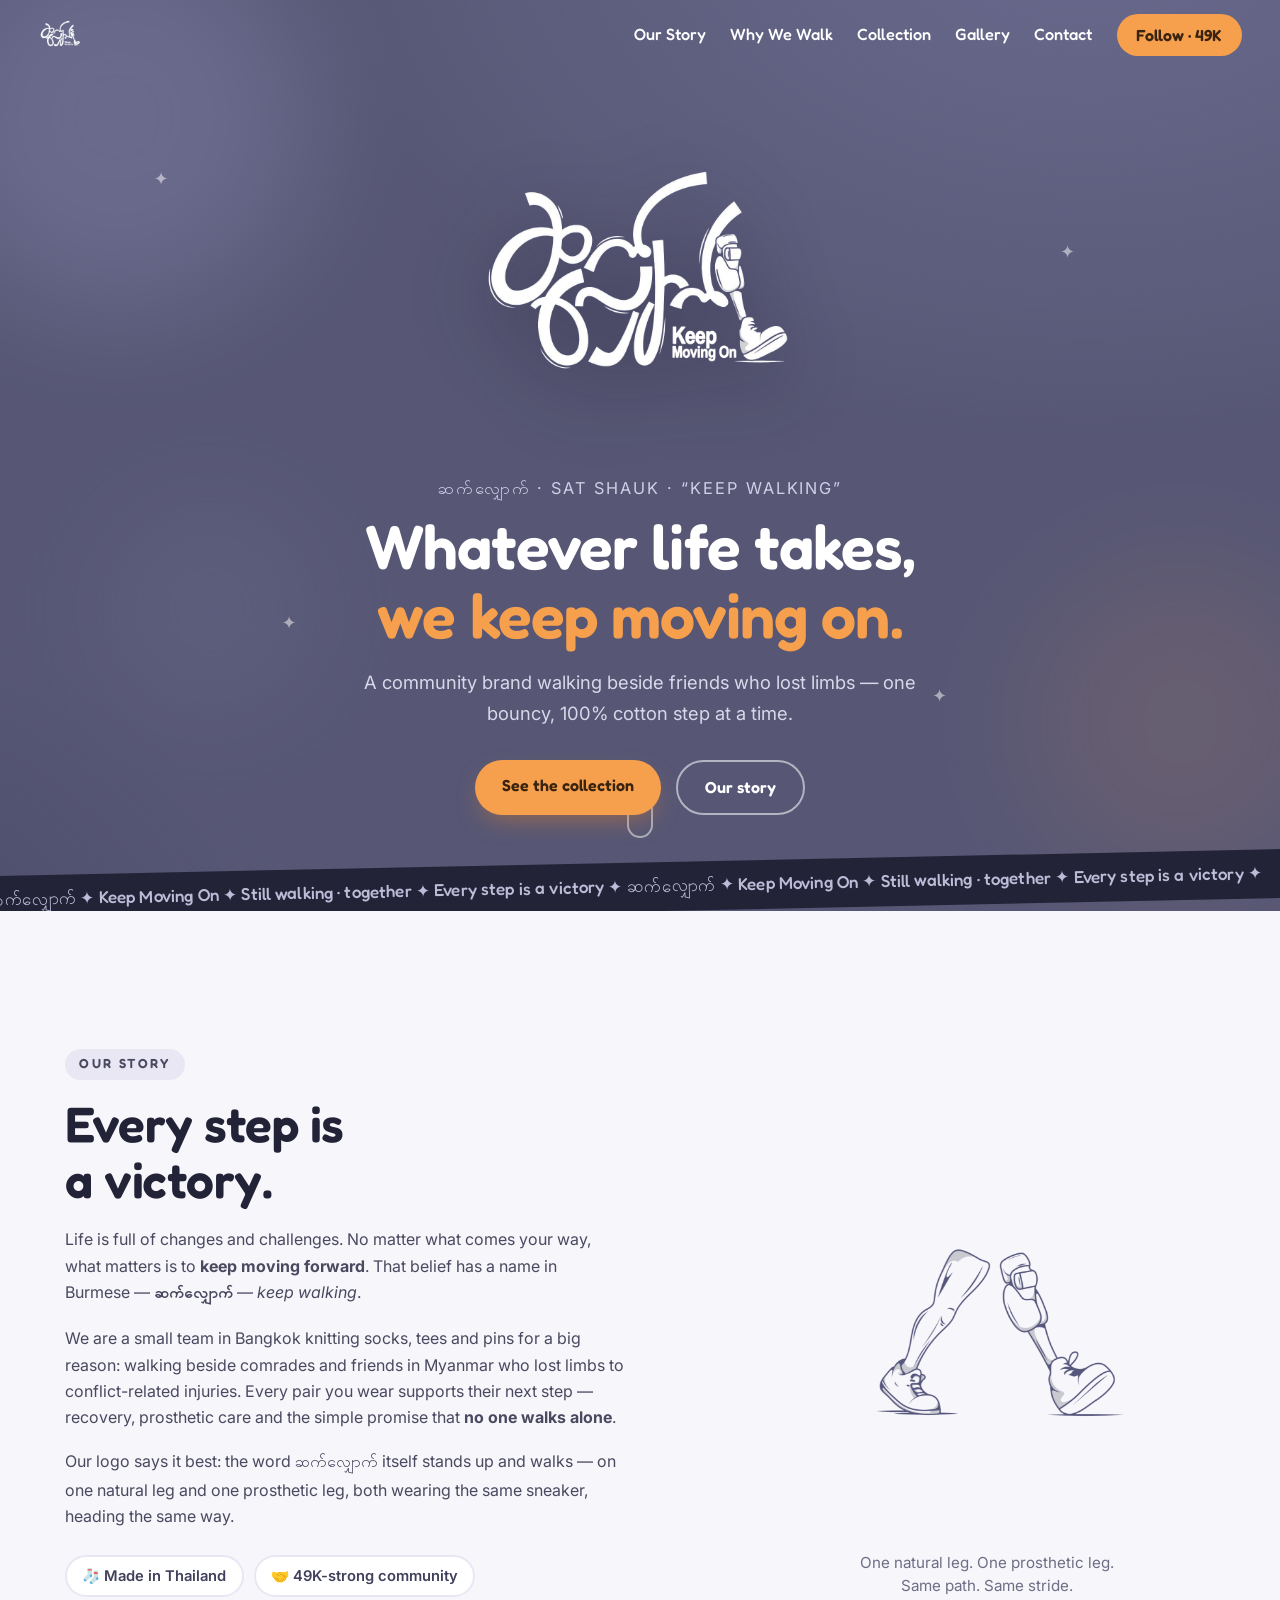
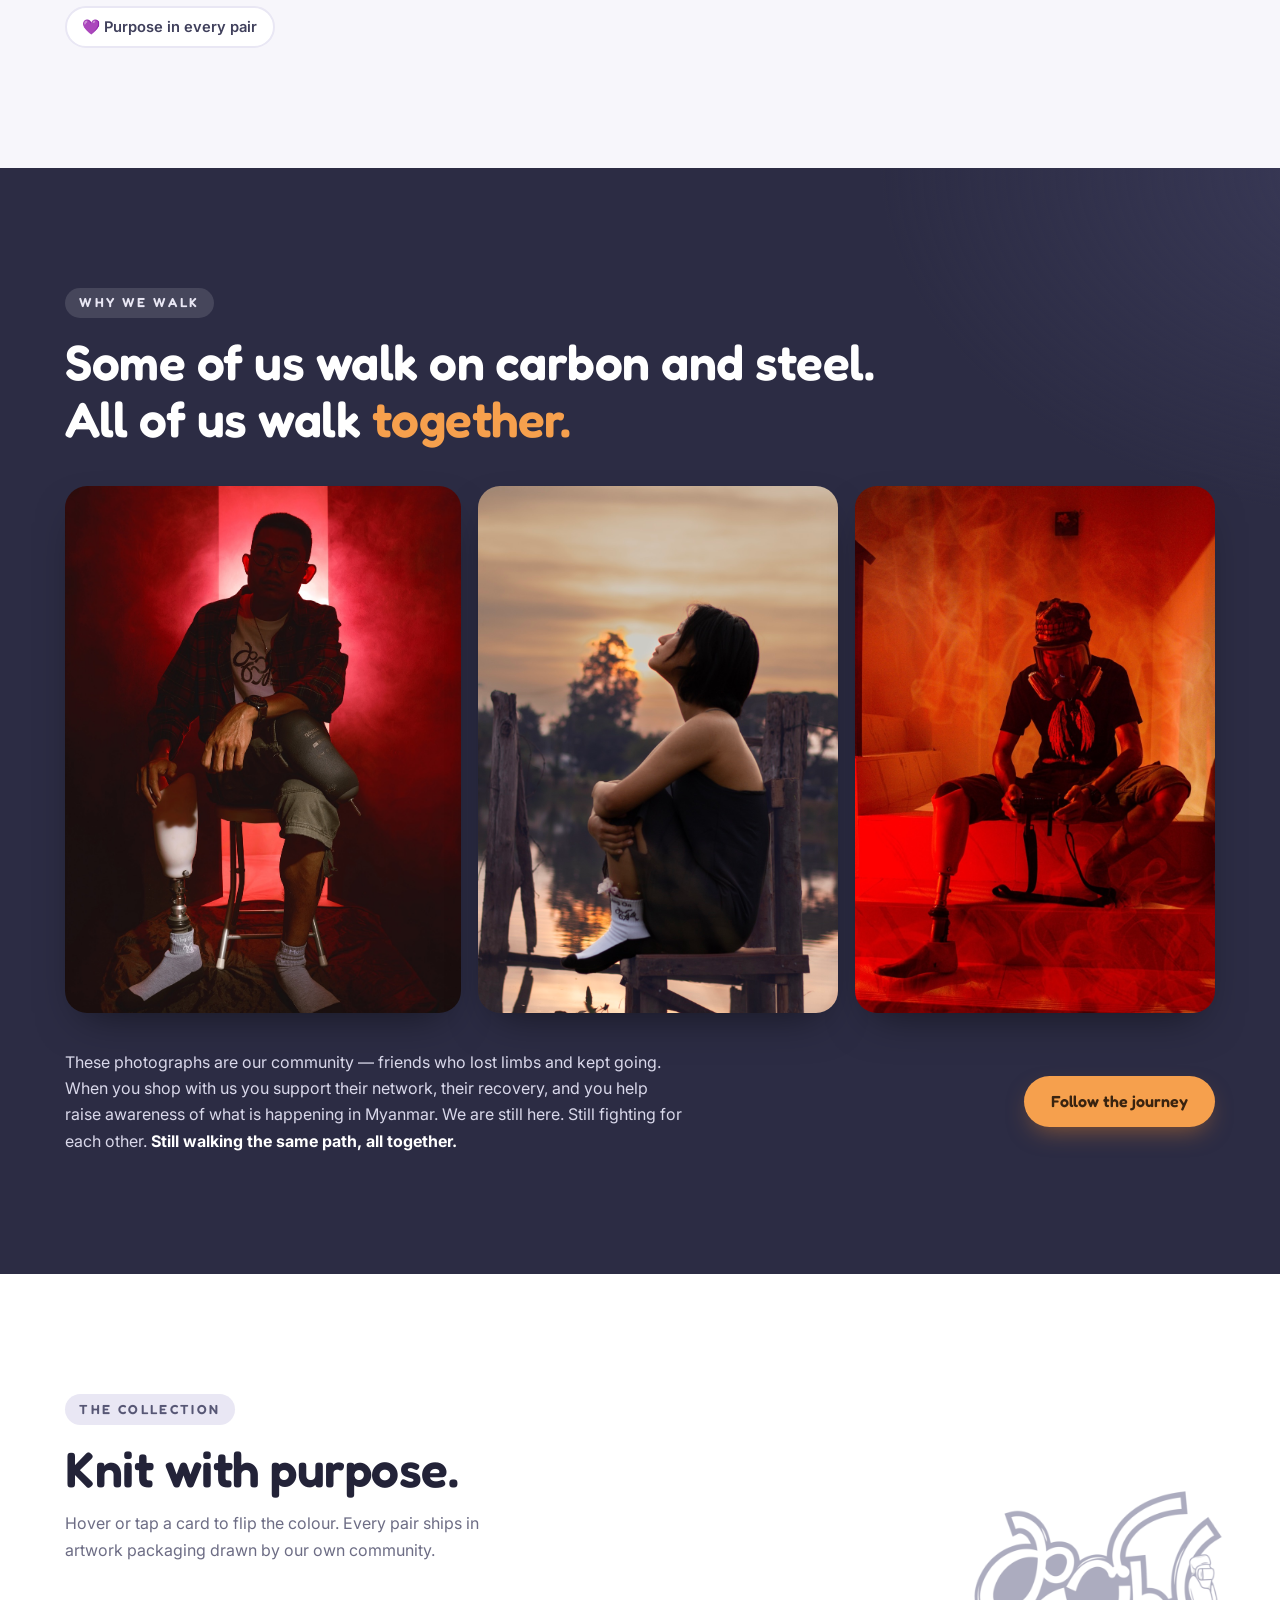
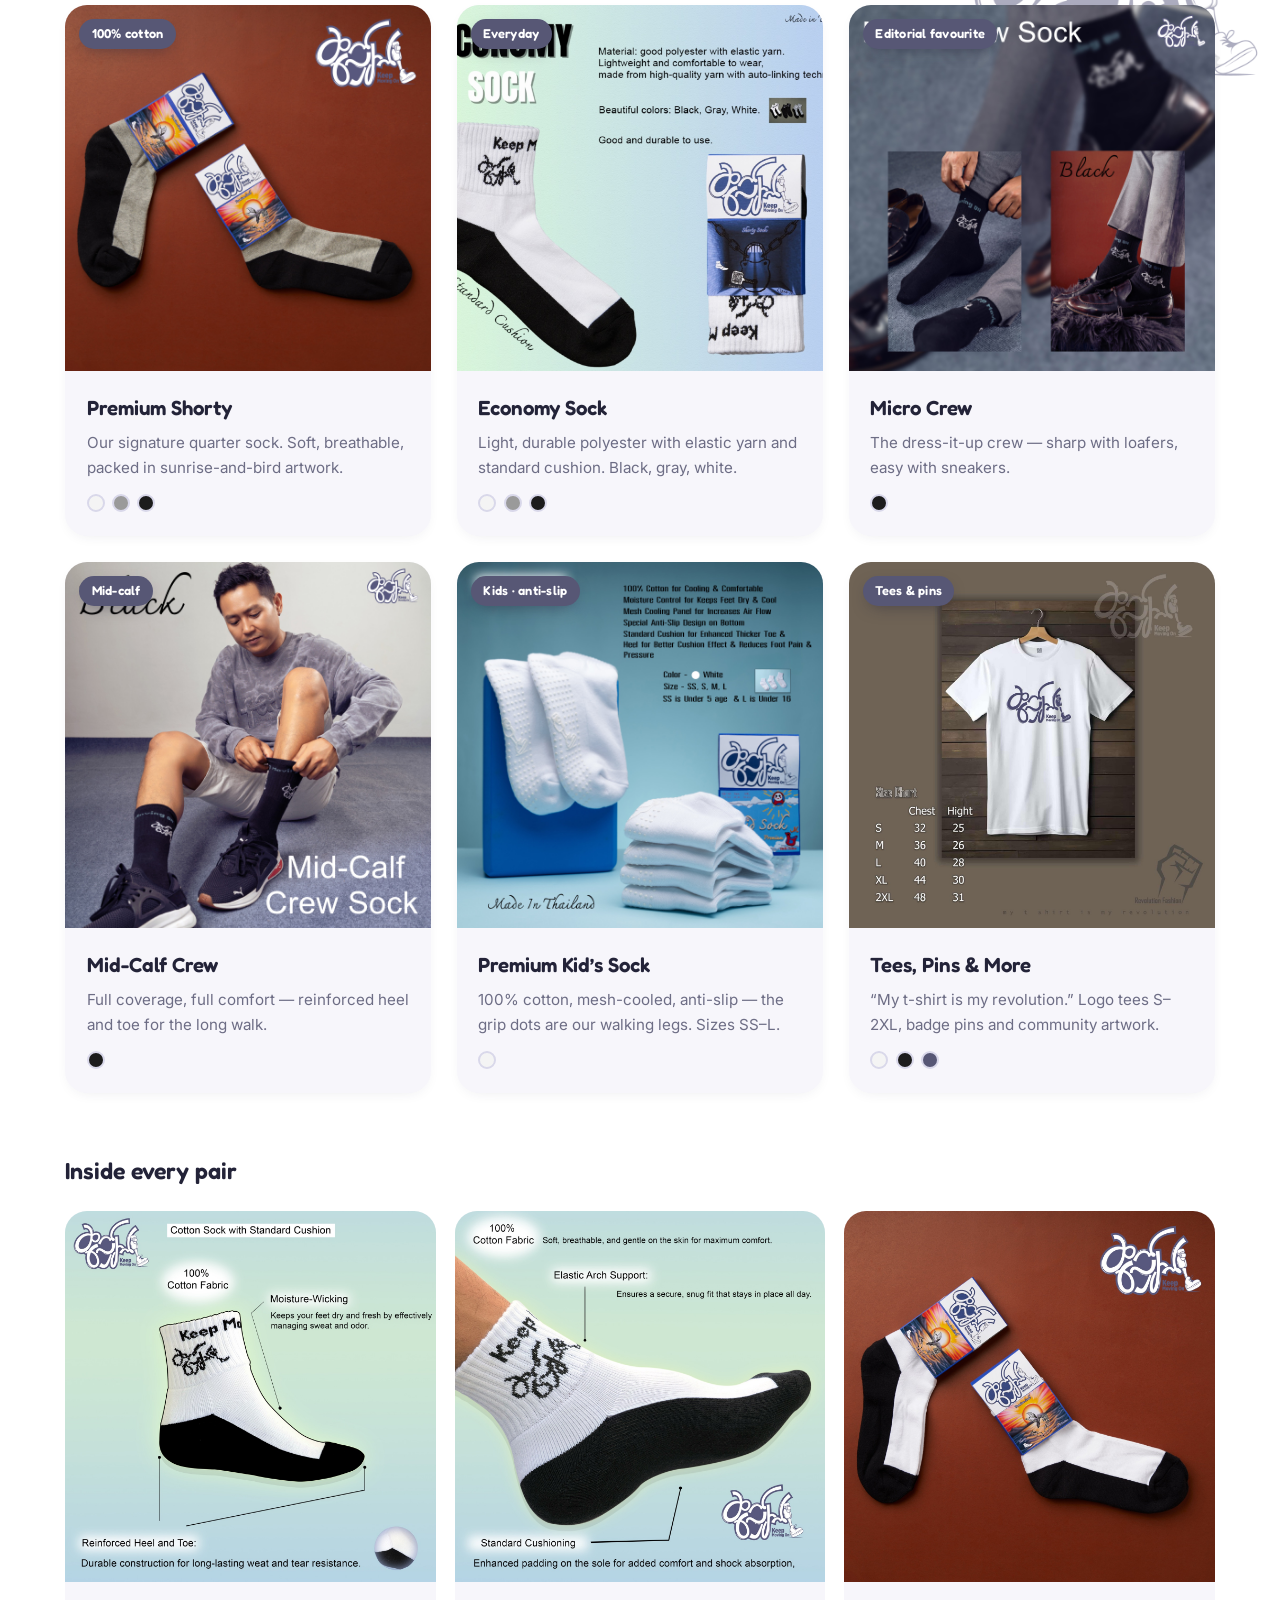
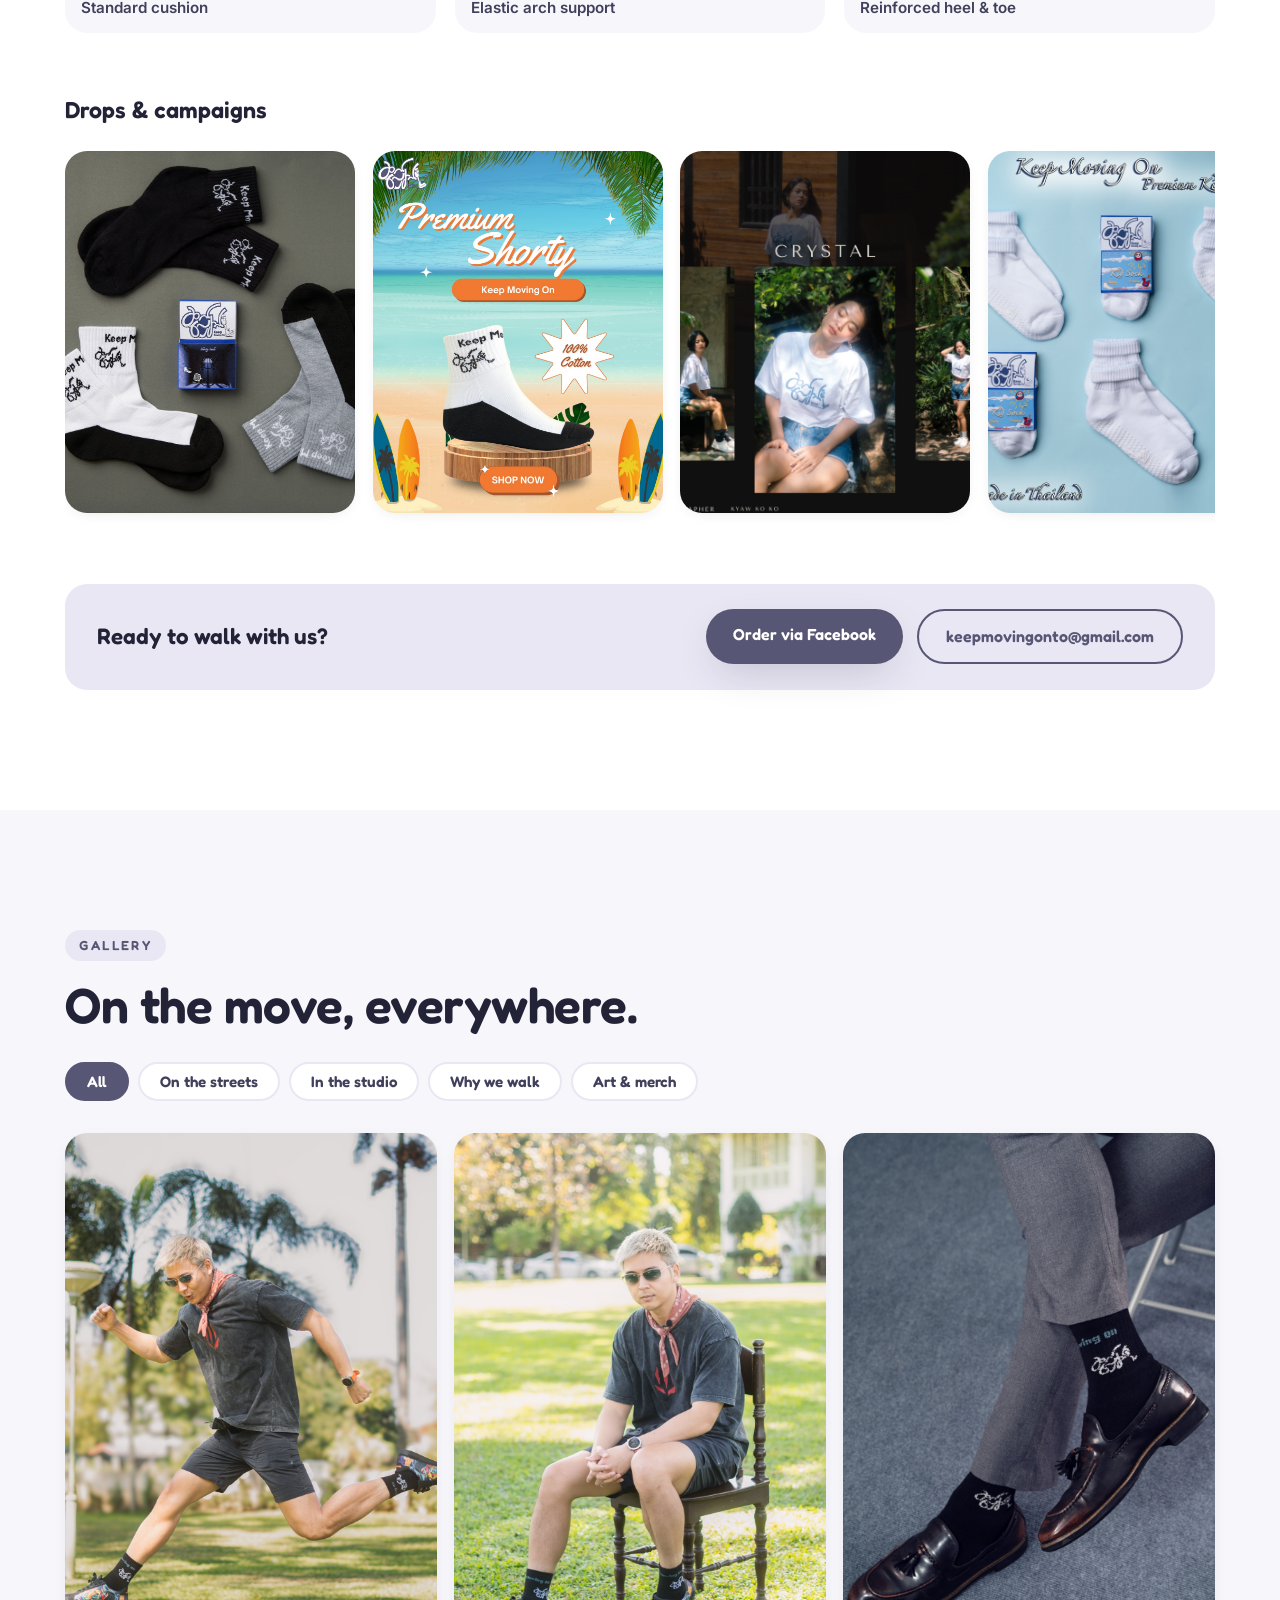
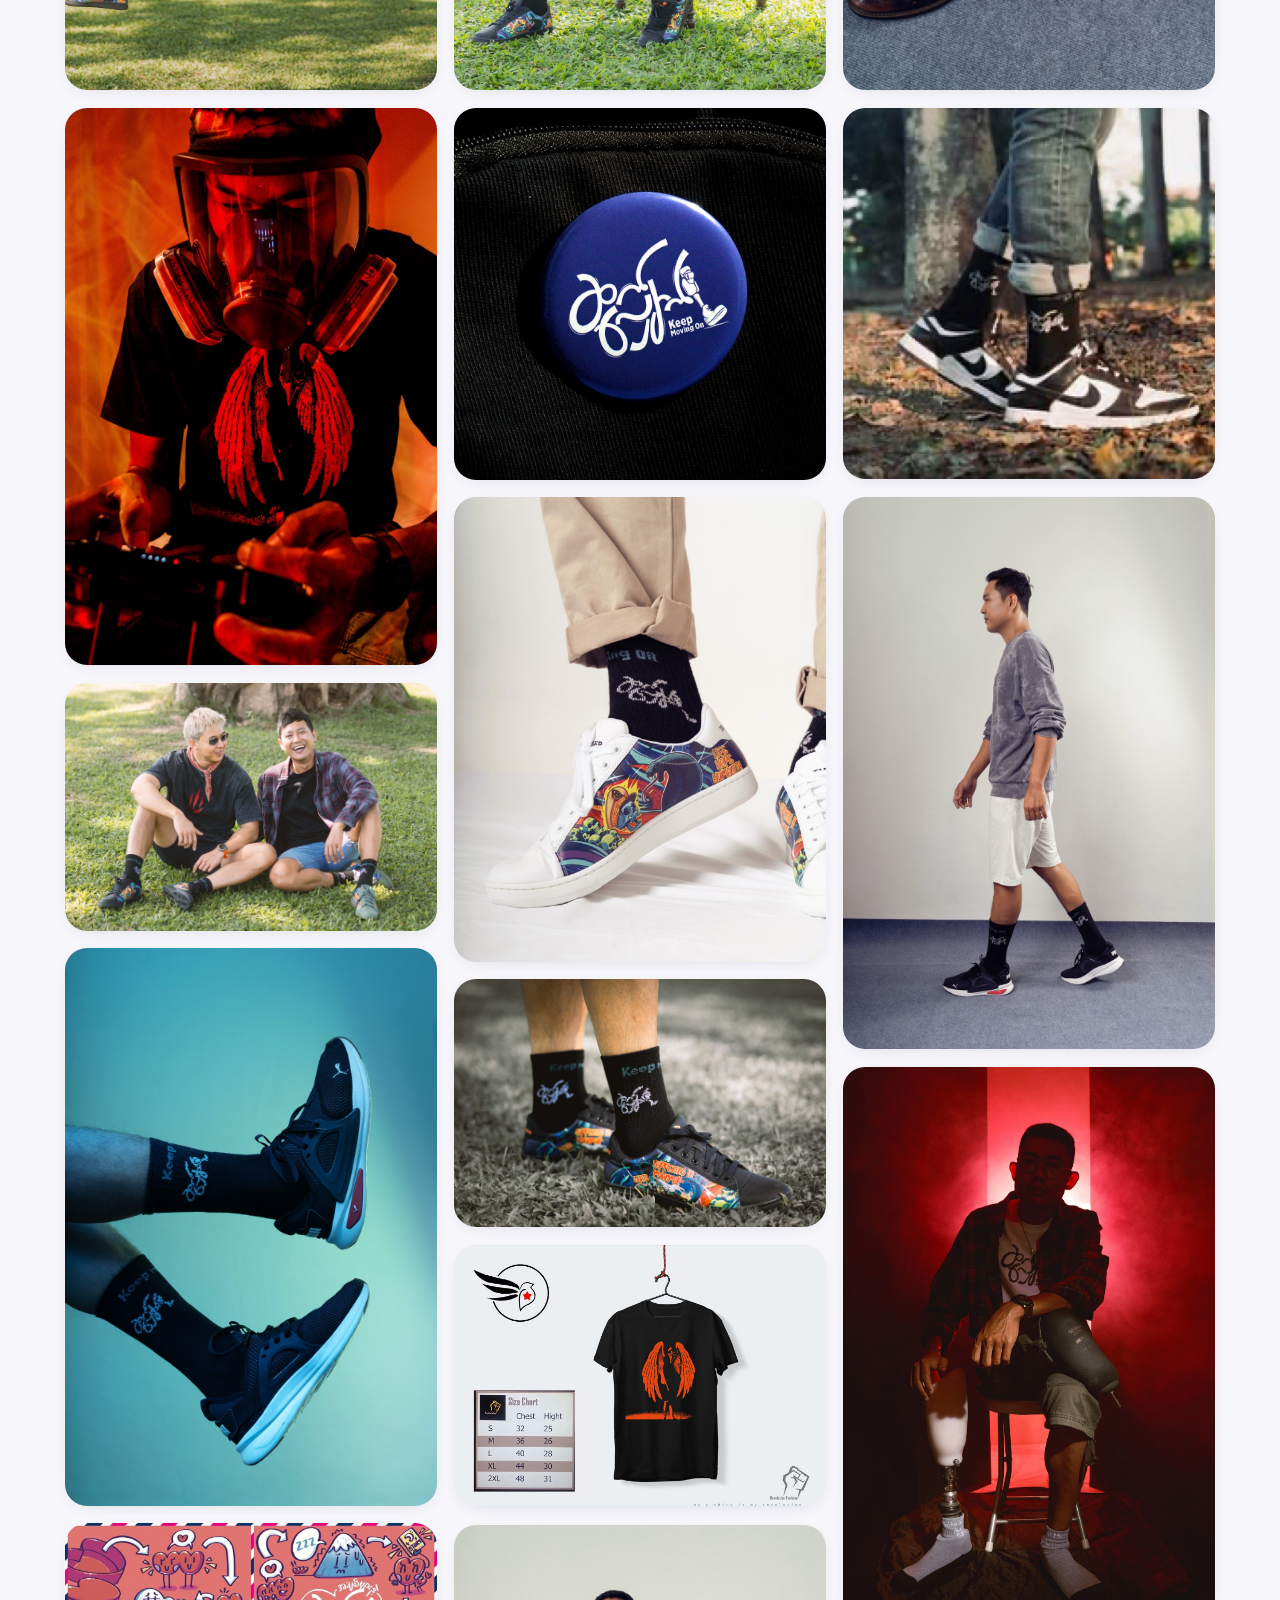
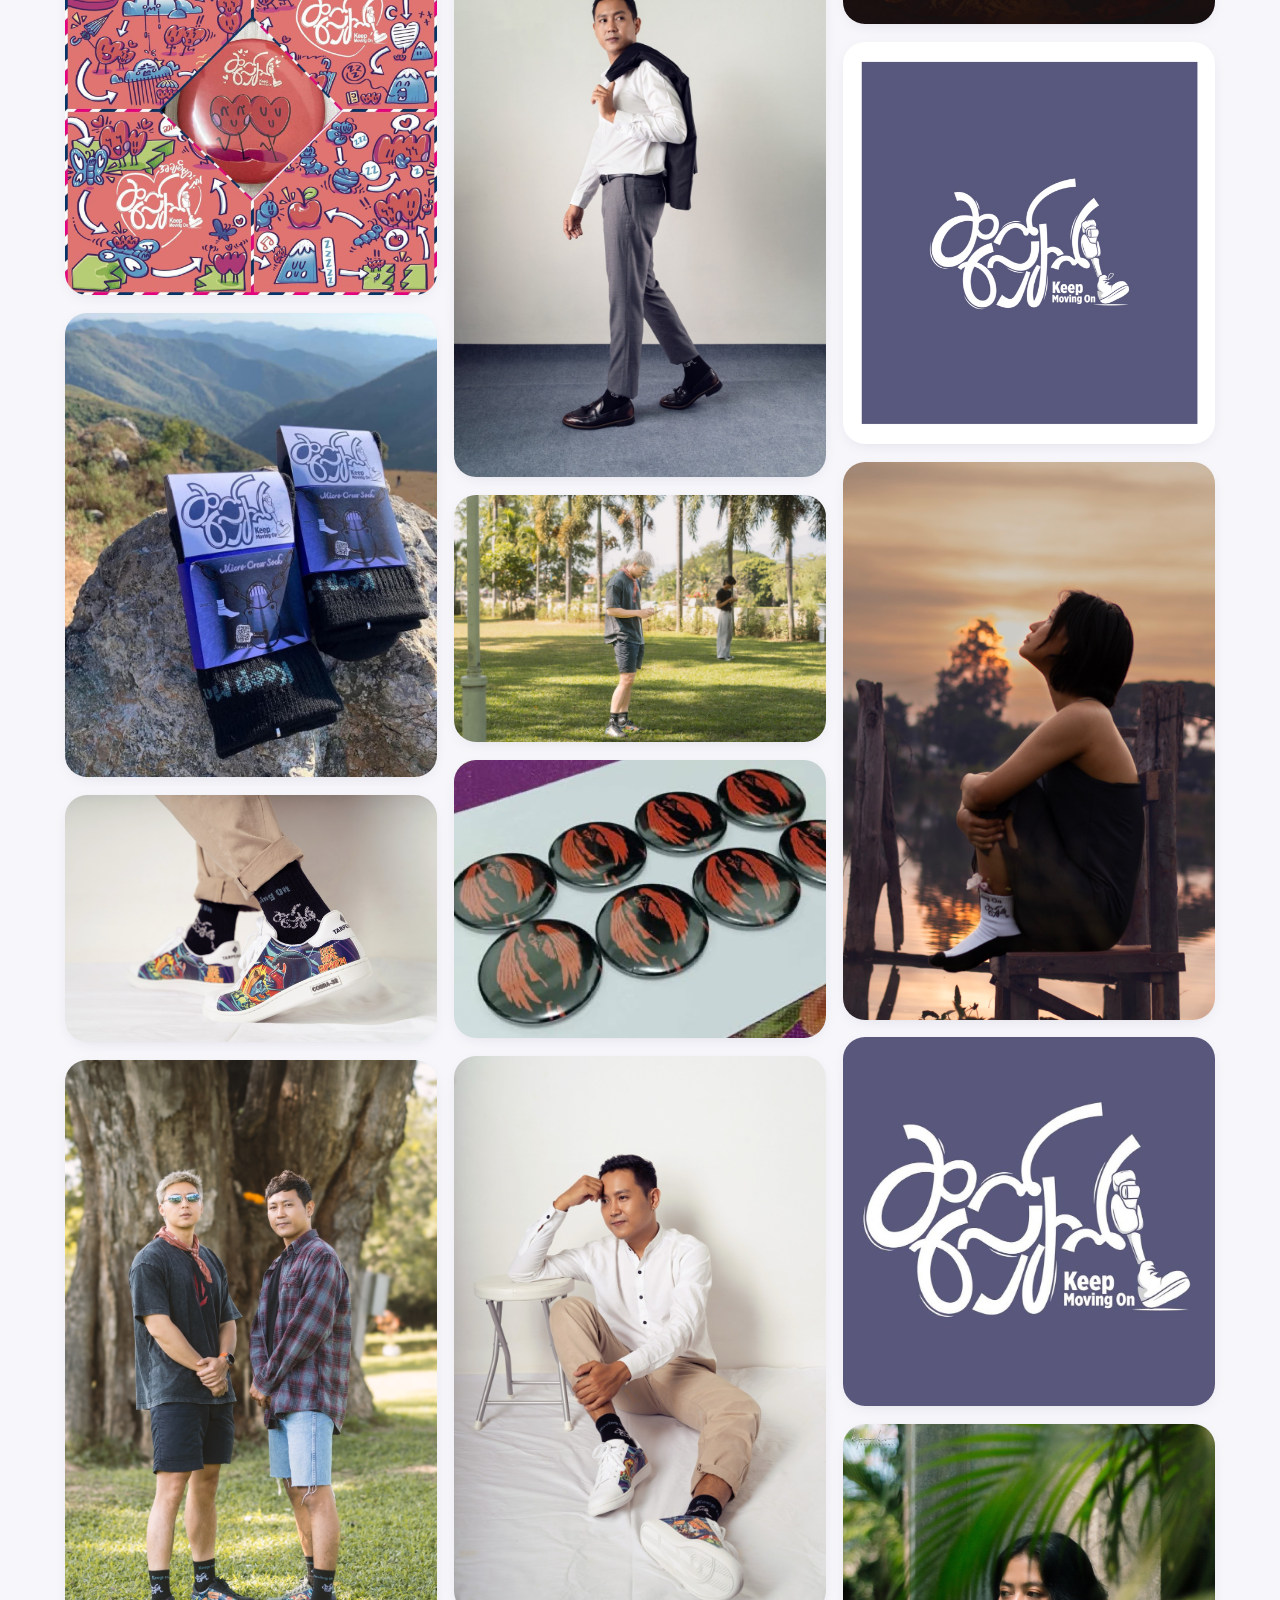
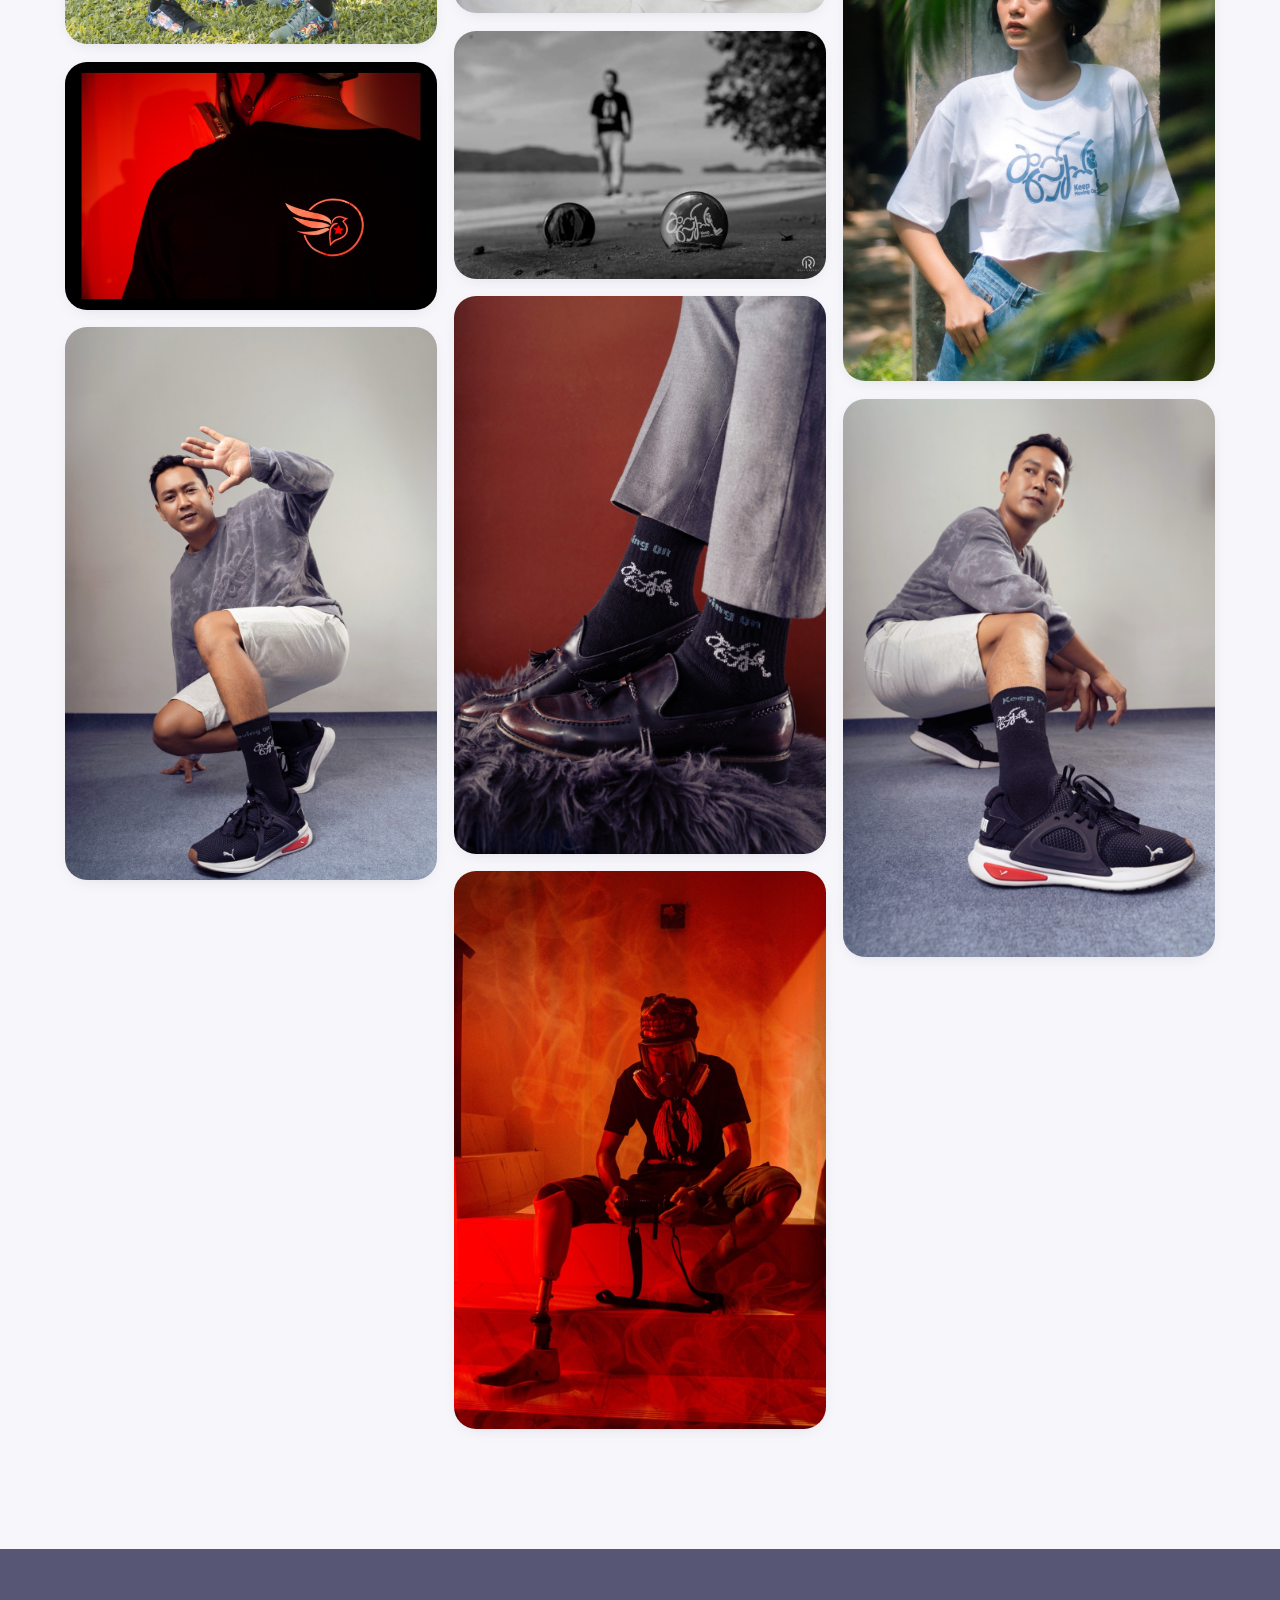
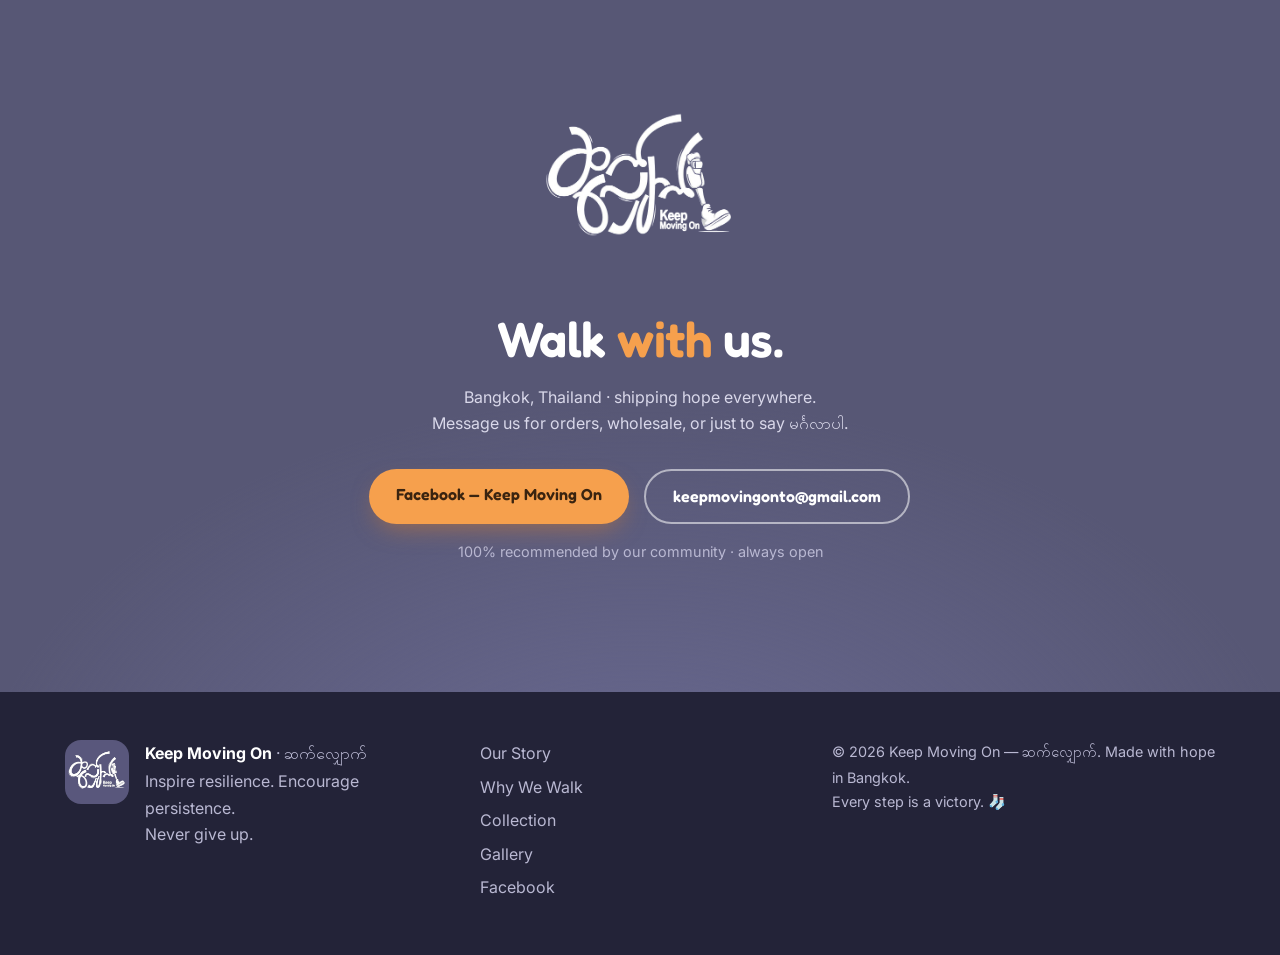
==== index.html @ d7c67947 "Keep Moving On — ဆက်လျှောက် portfolio & product showcase site Immersive single-page site: hero, stor" ====
<!DOCTYPE html>
<html lang="en">
<head>
  <meta charset="UTF-8">
  <meta name="viewport" content="width=device-width, initial-scale=1.0">
  <title>Keep Moving On — ဆက်လျှောက် | Socks & stories that keep walking</title>
  <meta name="description" content="Keep Moving On (ဆက်လျှောက်) is a community brand from Bangkok walking beside friends in Myanmar who lost limbs to conflict-related injuries. Every pair of socks helps the walk forward.">
  <meta name="theme-color" content="#575775">
  <link rel="icon" type="image/png" href="favicon.png">
  <link rel="apple-touch-icon" href="apple-touch-icon.png">
  <meta property="og:title" content="Keep Moving On — ဆက်လျှောက်">
  <meta property="og:description" content="Life is full of changes and challenges — keep moving forward. Socks knit with purpose, walking beside injured friends in Myanmar.">
  <meta property="og:image" content="og.jpg">
  <meta property="og:type" content="website">
  <link rel="preconnect" href="https://fonts.googleapis.com">
  <link rel="preconnect" href="https://fonts.gstatic.com" crossorigin>
  <link href="https://fonts.googleapis.com/css2?family=Fredoka:wght@400;500;600;700&family=Inter:wght@400;500;600&family=Padauk:wght@400;700&display=swap" rel="stylesheet">
  <link rel="stylesheet" href="css/style.css">
</head>
<body>

  <!-- ══════════ LOADER ══════════ -->
  <div class="loader" id="loader" aria-hidden="true">
    <img src="assets/logo/logo-white.png" alt="" class="loader-logo">
    <div class="loader-dots"><span></span><span></span><span></span></div>
  </div>

  <!-- ══════════ NAV ══════════ -->
  <header class="nav" id="nav">
    <a class="nav-brand" href="#top" aria-label="Keep Moving On — home">
      <img src="assets/logo/logo-white.png" alt="ဆက်လျှောက် — Keep Moving On logo">
    </a>
    <nav class="nav-links" aria-label="Main">
      <a href="#story">Our Story</a>
      <a href="#why">Why We Walk</a>
      <a href="#collection">Collection</a>
      <a href="#gallery">Gallery</a>
      <a href="#contact">Contact</a>
    </nav>
    <a class="nav-cta" href="https://www.facebook.com/profile.php?id=61565609355196" target="_blank" rel="noopener">Follow&nbsp;· 49K</a>
    <button class="burger" id="burger" aria-label="Open menu" aria-expanded="false" aria-controls="mobileMenu">
      <span></span><span></span>
    </button>
  </header>

  <div class="mobile-menu" id="mobileMenu" aria-hidden="true">
    <nav aria-label="Mobile">
      <a href="#story" style="--i:0">Our Story</a>
      <a href="#why" style="--i:1">Why We Walk</a>
      <a href="#collection" style="--i:2">Collection</a>
      <a href="#gallery" style="--i:3">Gallery</a>
      <a href="#contact" style="--i:4">Contact</a>
      <a class="mm-fb" style="--i:5" href="https://www.facebook.com/profile.php?id=61565609355196" target="_blank" rel="noopener">Facebook · 49K followers</a>
    </nav>
  </div>

  <main id="top">

    <!-- ══════════ HERO ══════════ -->
    <section class="hero">
      <div class="hero-bg" aria-hidden="true">
        <span class="blob b1"></span><span class="blob b2"></span><span class="blob b3"></span>
        <span class="spark s1">✦</span><span class="spark s2">✦</span><span class="spark s3">✦</span><span class="spark s4">✦</span>
      </div>
      <div class="hero-inner">
        <img class="hero-logo float" src="assets/logo/logo-white.png" fetchpriority="high"
             alt="ဆက်လျှောက် calligraphy — the last stroke becomes a prosthetic leg wearing a sneaker, mid-step">
        <p class="hero-kicker"><span lang="my">ဆက်လျှောက်</span> · sat shauk · “keep walking”</p>
        <h1>Whatever life takes,<br><em>we keep moving on.</em></h1>
        <p class="hero-sub">A community brand walking beside friends who lost limbs — one bouncy,
          100% cotton step at a time.</p>
        <div class="hero-cta">
          <a class="btn btn-sun" href="#collection">See the collection</a>
          <a class="btn btn-ghost" href="#story">Our story</a>
        </div>
      </div>
      <div class="scroll-cue" aria-hidden="true"><span></span></div>
      <div class="marquee" aria-hidden="true">
        <div class="marquee-track">
          <span>ဆက်လျှောက် ✦ Keep Moving On ✦ Still walking · together ✦ Every step is a victory ✦&nbsp;</span>
          <span>ဆက်လျှောက် ✦ Keep Moving On ✦ Still walking · together ✦ Every step is a victory ✦&nbsp;</span>
        </div>
      </div>
    </section>

    <!-- ══════════ STORY ══════════ -->
    <section class="story" id="story">
      <div class="wrap story-grid">
        <div class="story-text">
          <p class="eyebrow reveal">Our story</p>
          <h2 class="reveal">Every step is<br>a <span class="squiggle">victory.</span></h2>
          <p class="reveal">Life is full of changes and challenges. No matter what comes your way,
            what matters is to <strong>keep moving forward</strong>. That belief has a name in Burmese —
            <strong lang="my">ဆက်လျှောက်</strong> — <em>keep walking</em>.</p>
          <p class="reveal">We are a small team in Bangkok knitting socks, tees and pins for a big reason:
            walking beside comrades and friends in Myanmar who lost limbs to conflict-related injuries.
            Every pair you wear supports their next step — recovery, prosthetic care and the simple
            promise that <strong>no one walks alone</strong>.</p>
          <p class="reveal">Our logo says it best: the word <span lang="my">ဆက်လျှောက်</span> itself stands up
            and walks — on one natural leg and one prosthetic leg, both wearing the same sneaker,
            heading the same way.</p>
          <ul class="chips reveal">
            <li>🧦 Made in Thailand</li>
            <li>🤝 49K-strong community</li>
            <li>💜 Purpose in every pair</li>
          </ul>
        </div>
        <figure class="story-art reveal" aria-hidden="false">
          <img class="legs" src="assets/logo/logo-legs.png"
               alt="Line drawing of two legs mid-stride — one natural, one prosthetic — both wearing sneakers.">
          <figcaption>One natural leg. One prosthetic leg.<br>Same path. Same stride.</figcaption>
        </figure>
      </div>
    </section>

    <!-- ══════════ WHY WE WALK ══════════ -->
    <section class="why" id="why">
      <div class="wrap">
        <p class="eyebrow light reveal">Why we walk</p>
        <h2 class="light reveal">Some of us walk on carbon and steel.<br>All of us walk <em>together.</em></h2>
        <div class="why-grid">
          <figure class="why-card tall reveal" data-lb data-cap="Our friend and model — wearing Keep Moving On socks on both feet, one of them on a prosthetic leg.">
            <img src="assets/moments/red-portrait.jpg" loading="lazy"
                 alt="Portrait of a man seated in dramatic red light, one leg prosthetic, both feet wearing Keep Moving On socks.">
          </figure>
          <figure class="why-card reveal" data-lb data-cap="Sunrise on the water — the quiet after every hard day. Keep walking toward it.">
            <img src="assets/moments/sunset-lake.jpg" loading="lazy"
                 alt="Woman in Keep Moving On socks sitting on a wooden chair above still water at golden hour, looking up at the sky.">
          </figure>
          <figure class="why-card reveal" data-lb data-cap="Rebuilt, not broken — every step forward counts.">
            <img src="assets/moments/red-steps.jpg" loading="lazy"
                 alt="A man with a prosthetic leg sitting on steps in red-lit smoke, calmly holding a camera rig.">
          </figure>
        </div>
        <div class="why-copy reveal">
          <p>These photographs are our community — friends who lost limbs and kept going.
            When you shop with us you support their network, their recovery, and you help
            raise awareness of what is happening in Myanmar. We are still here.
            Still fighting for each other. <strong>Still walking the same path, all together.</strong></p>
          <a class="btn btn-sun" href="https://www.facebook.com/profile.php?id=61565609355196" target="_blank" rel="noopener">Follow the journey</a>
        </div>
      </div>
    </section>

    <!-- ══════════ COLLECTION ══════════ -->
    <section class="collection" id="collection">
      <img class="collection-watermark" src="assets/logo/logo-outline.png" alt="" aria-hidden="true">
      <div class="wrap">
        <p class="eyebrow reveal">The collection</p>
        <h2 class="reveal">Knit with <span class="squiggle">purpose.</span></h2>
        <p class="section-sub reveal">Hover or tap a card to flip the colour. Every pair ships in artwork
          packaging drawn by our own community.</p>

        <div class="cards">
          <article class="card reveal">
            <div class="card-media swapper">
              <img class="a" src="assets/products/shorty-white.jpg" alt="Premium Shorty sock in white and black, boxed in sunrise artwork packaging.">
              <img class="b" src="assets/products/shorty-black.jpg" alt="Premium Shorty sock in black, boxed in sunrise artwork packaging." loading="lazy">
              <span class="badge">100% cotton</span>
            </div>
            <div class="card-body">
              <h3>Premium Shorty</h3>
              <p>Our signature quarter sock. Soft, breathable, packed in sunrise-and-bird artwork.</p>
              <ul class="dots" aria-label="Colours"><li style="--c:#f4f4f4"></li><li style="--c:#9a9a9a"></li><li style="--c:#1c1c1c"></li></ul>
            </div>
          </article>

          <article class="card reveal">
            <div class="card-media swapper">
              <img class="a" src="assets/products/economy-white.jpg" alt="Economy sock in white with black heel and toe, Keep Moving On knit into the cuff.">
              <img class="b" src="assets/products/economy-gray.jpg" alt="Economy sock in gray with black heel and toe." loading="lazy">
              <span class="badge">Everyday</span>
            </div>
            <div class="card-body">
              <h3>Economy Sock</h3>
              <p>Light, durable polyester with elastic yarn and standard cushion. Black, gray, white.</p>
              <ul class="dots" aria-label="Colours"><li style="--c:#f4f4f4"></li><li style="--c:#9a9a9a"></li><li style="--c:#1c1c1c"></li></ul>
            </div>
          </article>

          <article class="card reveal">
            <div class="card-media swapper">
              <img class="a" src="assets/products/micro-crew.jpg" alt="Micro Crew sock in black worn with loafers — editorial photo.">
              <img class="b" src="assets/moments/loafers-cross.jpg" alt="Black Micro Crew socks with tassel loafers, legs crossed." loading="lazy">
              <span class="badge">Editorial favourite</span>
            </div>
            <div class="card-body">
              <h3>Micro Crew</h3>
              <p>The dress-it-up crew — sharp with loafers, easy with sneakers.</p>
              <ul class="dots" aria-label="Colours"><li style="--c:#1c1c1c"></li></ul>
            </div>
          </article>

          <article class="card reveal">
            <div class="card-media swapper">
              <img class="a" src="assets/products/midcalf-crew.jpg" alt="Mid-Calf Crew sock in black being pulled on.">
              <img class="b" src="assets/moments/crouch-look.jpg" alt="Model crouching in black Mid-Calf Crew socks and sneakers." loading="lazy">
              <span class="badge">Mid-calf</span>
            </div>
            <div class="card-body">
              <h3>Mid-Calf Crew</h3>
              <p>Full coverage, full comfort — reinforced heel and toe for the long walk.</p>
              <ul class="dots" aria-label="Colours"><li style="--c:#1c1c1c"></li></ul>
            </div>
          </article>

          <article class="card reveal">
            <div class="card-media swapper">
              <img class="a" src="assets/products/kids-flatlay.jpg" alt="Premium Kid's socks in white with anti-slip soles, five pairs with packaging.">
              <img class="b" src="assets/products/kids-sole.jpg" alt="Close-up of the kid's sock anti-slip sole — the grip dots form the walking-legs logo." loading="lazy">
              <span class="badge">Kids · anti-slip</span>
            </div>
            <div class="card-body">
              <h3>Premium Kid’s Sock</h3>
              <p>100% cotton, mesh-cooled, anti-slip — the grip dots are our walking legs. Sizes SS–L.</p>
              <ul class="dots" aria-label="Colours"><li style="--c:#f4f4f4"></li></ul>
            </div>
          </article>

          <article class="card reveal">
            <div class="card-media swapper">
              <img class="a" src="assets/products/tee-mockup.jpg" alt="White Keep Moving On t-shirt on a hanger with size chart.">
              <img class="b" src="assets/moments/palms-tee.jpg" alt="Model wearing the white Keep Moving On tee among palm leaves." loading="lazy">
              <span class="badge">Tees & pins</span>
            </div>
            <div class="card-body">
              <h3>Tees, Pins & More</h3>
              <p>“My t-shirt is my revolution.” Logo tees S–2XL, badge pins and community artwork.</p>
              <ul class="dots" aria-label="Colours"><li style="--c:#f4f4f4"></li><li style="--c:#1c1c1c"></li><li style="--c:#575775"></li></ul>
            </div>
          </article>
        </div>

        <h3 class="inside-title reveal">Inside every pair</h3>
        <div class="specs">
          <figure class="spec reveal" data-lb data-cap="Standard cushioning — enhanced padding on the sole for shock absorption.">
            <img src="assets/products/spec-cushion.jpg" loading="lazy" alt="Diagram of the cotton sock showing standard cushion and reinforced heel and toe.">
            <figcaption>Standard cushion</figcaption>
          </figure>
          <figure class="spec reveal" data-lb data-cap="Elastic arch support — a snug fit that stays in place all day.">
            <img src="assets/products/spec-arch.jpg" loading="lazy" alt="Diagram showing the elastic arch support of the sock.">
            <figcaption>Elastic arch support</figcaption>
          </figure>
          <figure class="spec reveal" data-lb data-cap="Reinforced heel & toe — durable construction for long-lasting wear.">
            <img src="assets/products/spec-heel.jpg" loading="lazy" alt="Close-up diagram of the reinforced heel and toe of the sock.">
            <figcaption>Reinforced heel & toe</figcaption>
          </figure>
        </div>

        <h3 class="inside-title reveal">Drops & campaigns</h3>
        <div class="drops" role="list">
          <figure class="drop" role="listitem" data-lb data-cap="The full Shorty lineup — black, white and gray around our prison-lock packaging.">
            <img src="assets/products/lineup.jpg" loading="lazy" alt="Flat lay of black, white and gray Keep Moving On socks around the packaging box.">
          </figure>
          <figure class="drop" role="listitem" data-lb data-cap="Premium Shorty — summer drop.">
            <img src="assets/products/promo-beach.jpg" loading="lazy" alt="Summer poster: Premium Shorty sock on a wooden podium against a beach backdrop, 100% cotton.">
          </figure>
          <figure class="drop" role="listitem" data-lb data-cap="CRYSTAL — tee campaign shot by Kyaw Ko Ko.">
            <img src="assets/products/crystal-collage.jpg" loading="lazy" alt="Campaign collage of a model wearing the white Keep Moving On tee in a garden.">
          </figure>
          <figure class="drop" role="listitem" data-lb data-cap="Kid's premium sock — three sizes, anti-slip.">
            <img src="assets/products/kids-boxes.jpg" loading="lazy" alt="Three boxed kid's socks floating on a teal background.">
          </figure>
          <figure class="drop" role="listitem" data-lb data-cap="Kid's sock features — 100% cotton, mesh cooling, anti-slip.">
            <img src="assets/products/kids-features.jpg" loading="lazy" alt="Infographic of kid's sock features on a blue background.">
          </figure>
          <figure class="drop" role="listitem" data-lb data-cap="Kid's flat lay — SS to L, under 5 to under 16.">
            <img src="assets/products/kids-flatlay-blue.jpg" loading="lazy" alt="Five pairs of white kid's socks and packaging on a pale blue background.">
          </figure>
          <figure class="drop" role="listitem" data-lb data-cap="Logo tee — size chart S to 2XL.">
            <img src="assets/products/tee-mockup-2.jpg" loading="lazy" alt="White Keep Moving On t-shirt mockup with size chart.">
          </figure>
        </div>

        <div class="order-strip reveal">
          <p>Ready to walk with us?</p>
          <div>
            <a class="btn btn-indigo" href="https://www.facebook.com/profile.php?id=61565609355196" target="_blank" rel="noopener">Order via Facebook</a>
            <a class="btn btn-ghost-dark" href="mailto:keepmovingonto@gmail.com">keepmovingonto@gmail.com</a>
          </div>
        </div>
      </div>
    </section>

    <!-- ══════════ GALLERY ══════════ -->
    <section class="gallery" id="gallery">
      <div class="wrap">
        <p class="eyebrow reveal">Gallery</p>
        <h2 class="reveal">On the move, <span class="squiggle">everywhere.</span></h2>
        <div class="filters reveal" role="tablist" aria-label="Gallery collections">
          <button class="filter active" data-f="all">All</button>
          <button class="filter" data-f="streets">On the streets</button>
          <button class="filter" data-f="studio">In the studio</button>
          <button class="filter" data-f="why">Why we walk</button>
          <button class="filter" data-f="art">Art & merch</button>
        </div>

        <div class="masonry" id="masonry">
          <figure class="tile" data-cat="streets" data-lb data-cap="Jump like nobody's watching — Keep Moving On crew socks in the park.">
            <img src="assets/moments/leap.jpg" loading="lazy" alt="Man joyfully leaping across a lawn in black Keep Moving On socks and artwork sneakers.">
          </figure>
          <figure class="tile" data-cat="why" data-lb data-cap="Our socks on both feet — one of them steel. Keep moving on.">
            <img src="assets/moments/red-mask.jpg" loading="lazy" alt="Portrait in red smoke: a person wearing a full-face respirator and a winged-bird tee.">
          </figure>
          <figure class="tile" data-cat="streets" data-lb data-cap="Friends who walk the same path.">
            <img src="assets/moments/friends-laugh.jpg" loading="lazy" alt="Two friends sitting on grass laughing, both wearing Keep Moving On socks and artwork sneakers.">
          </figure>
          <figure class="tile" data-cat="studio" data-lb data-cap="Floating — Micro Crew in the blue room.">
            <img src="assets/moments/float-blue.jpg" loading="lazy" alt="Legs kicked up in the air in black socks and sneakers against a teal backdrop.">
          </figure>
          <figure class="tile" data-cat="art" data-lb data-cap="Heart-to-heart — pin and comic art by our community.">
            <img src="assets/moments/pins-hearts.jpg" loading="lazy" alt="Collage of playful heart-character comics around a red badge pin with two hearts.">
          </figure>
          <figure class="tile" data-cat="streets" data-lb data-cap="Micro Crew on the summit — socks that hike too.">
            <img src="assets/moments/summit-socks.jpg" loading="lazy" alt="Two boxed pairs of Micro Crew socks resting on a rock above a mountain valley.">
          </figure>
          <figure class="tile" data-cat="studio" data-lb data-cap="Dress code: Keep Moving On.">
            <img src="assets/moments/loafers-fur.jpg" loading="lazy" alt="Black crew socks and tassel loafers on a fur stool against a red wall.">
          </figure>
          <figure class="tile" data-cat="streets" data-lb data-cap="Golden hour with the crew.">
            <img src="assets/moments/friends-tree.jpg" loading="lazy" alt="Two friends standing under a huge tree wearing Keep Moving On socks and artwork sneakers.">
          </figure>
          <figure class="tile" data-cat="why" data-lb data-cap="The winged bird — art from the revolution fashion line.">
            <img src="assets/moments/red-back.jpg" loading="lazy" alt="Back of a black tee with a winged bird and star logo, lit in red.">
          </figure>
          <figure class="tile" data-cat="studio" data-lb data-cap="Studio bounce.">
            <img src="assets/moments/crouch-hand.jpg" loading="lazy" alt="Model crouching with a hand raised, wearing black Keep Moving On crew socks and sneakers.">
          </figure>
          <figure class="tile" data-cat="streets" data-lb data-cap="Sunset, still walking.">
            <img src="assets/moments/park-chair.jpg" loading="lazy" alt="Man seated on a wooden chair on a lawn in black Keep Moving On socks and artwork sneakers.">
          </figure>
          <figure class="tile" data-cat="art" data-lb data-cap="The badge on the bag.">
            <img src="assets/moments/pin-blue.jpg" loading="lazy" alt="Blue Keep Moving On badge pinned to a black bag.">
          </figure>
          <figure class="tile" data-cat="studio" data-lb data-cap="COBRA-32 — 'Life · Hope · Humanity' collab sneakers with our socks.">
            <img src="assets/moments/cobra-sneaker.jpg" loading="lazy" alt="Close-up of artwork sneakers reading Life Hope Humanity, worn with black Keep Moving On socks.">
          </figure>
          <figure class="tile" data-cat="streets" data-lb data-cap="What's happening in Myanmar — wear the question.">
            <img src="assets/moments/myanmar-sneakers.jpg" loading="lazy" alt="Sneakers painted with 'What's happening in Myanmar' artwork, worn with black Keep Moving On socks on grass.">
          </figure>
          <figure class="tile" data-cat="why" data-lb data-cap="Our friend, our model — still creating.">
            <img src="assets/moments/tee-revolution.jpg" loading="lazy" alt="Black tee with an orange winged figure beside its size chart — Revolution Fashion line.">
          </figure>
          <figure class="tile" data-cat="studio" data-lb data-cap="Walk in, walk out.">
            <img src="assets/moments/formal-walk.jpg" loading="lazy" alt="Man in a white shirt walking with a jacket over his shoulder, black socks and loafers.">
          </figure>
          <figure class="tile" data-cat="streets" data-lb data-cap="Scroll less, walk more.">
            <img src="assets/moments/park-phones.jpg" loading="lazy" alt="Two people standing on a lawn among palm trees checking their phones, wearing Keep Moving On socks.">
          </figure>
          <figure class="tile" data-cat="art" data-lb data-cap="Winged-bird pins, fresh from the press.">
            <img src="assets/moments/pins-wing.jpg" loading="lazy" alt="Eight badge pins with a red winged-bird design lined up on a table.">
          </figure>
          <figure class="tile" data-cat="studio" data-lb data-cap="White on white.">
            <img src="assets/moments/studio-sit.jpg" loading="lazy" alt="Man in a white shirt sitting on a studio floor wearing black Keep Moving On socks and artwork sneakers.">
          </figure>
          <figure class="tile" data-cat="streets" data-lb data-cap="Pins by the sea — black & white.">
            <img src="assets/moments/beach-pins-bw.jpg" loading="lazy" alt="Black and white photo of Keep Moving On badges in the sand with a person walking in the distance.">
          </figure>
          <figure class="tile" data-cat="studio" data-lb data-cap="Same socks, different day.">
            <img src="assets/moments/loafers-fur-2.jpg" loading="lazy" alt="Side view of black crew socks and loafers on a fur stool against a red wall.">
          </figure>
          <figure class="tile" data-cat="why" data-lb data-cap="Rebuilt, not broken.">
            <img src="assets/moments/red-steps.jpg" loading="lazy" alt="A man with a prosthetic leg sitting on steps in red-lit smoke.">
          </figure>
          <figure class="tile" data-cat="studio" data-lb data-cap="Cross-legged classic.">
            <img src="assets/moments/loafers-cross.jpg" loading="lazy" alt="Overhead view of crossed legs in black Keep Moving On socks and tassel loafers.">
          </figure>
          <figure class="tile" data-cat="streets" data-lb data-cap="Street classics.">
            <img src="assets/moments/street-dunks.jpg" loading="lazy" alt="Black Keep Moving On socks worn with brown and white sneakers among fallen leaves.">
          </figure>
          <figure class="tile" data-cat="studio" data-lb data-cap="Mid-stride.">
            <img src="assets/moments/formal-walk-2.jpg" loading="lazy" alt="Side profile of a man walking in a white shirt, gray trousers, black socks and loafers.">
          </figure>
          <figure class="tile" data-cat="why" data-lb data-cap="Both feet forward — our friend in the red room.">
            <img src="assets/moments/red-portrait.jpg" loading="lazy" alt="Seated portrait in red light — one prosthetic leg, both feet in Keep Moving On socks.">
          </figure>
          <figure class="tile" data-cat="art" data-lb data-cap="The mark, framed.">
            <img src="assets/logo/logo-framed.jpg" loading="lazy" alt="White ဆက်လျှောက် calligraphy logo on an indigo field.">
          </figure>
          <figure class="tile" data-cat="streets" data-lb data-cap="Golden hour by the water.">
            <img src="assets/moments/sunset-lake.jpg" loading="lazy" alt="Woman in Keep Moving On socks on a chair above the water at sunset.">
          </figure>
          <figure class="tile" data-cat="art" data-lb data-cap="The face of the brand.">
            <img src="assets/logo/logo-card.jpg" loading="lazy" alt="Keep Moving On profile mark — white calligraphy on indigo.">
          </figure>
          <figure class="tile" data-cat="streets" data-lb data-cap="Palms & purpose — the white tee outdoors.">
            <img src="assets/moments/palms-tee.jpg" loading="lazy" alt="Model in the white Keep Moving On tee framed by palm leaves.">
          </figure>
          <figure class="tile" data-cat="studio" data-lb data-cap="Look back, keep going.">
            <img src="assets/moments/crouch-look.jpg" loading="lazy" alt="Model crouching low, looking back, wearing black Keep Moving On socks with sneakers.">
          </figure>
        </div>
      </div>
    </section>

    <!-- ══════════ CONTACT ══════════ -->
    <section class="contact" id="contact">
      <div class="wrap contact-inner">
        <img class="contact-logo float" src="assets/logo/logo-white.png" alt="">
        <h2 class="light">Walk <em>with</em> us.</h2>
        <p>Bangkok, Thailand · shipping hope everywhere.<br>
          Message us for orders, wholesale, or just to say <span lang="my">မင်္ဂလာပါ</span>.</p>
        <div class="contact-cta">
          <a class="btn btn-sun" href="https://www.facebook.com/profile.php?id=61565609355196" target="_blank" rel="noopener">Facebook — Keep Moving On</a>
          <a class="btn btn-ghost" href="mailto:keepmovingonto@gmail.com">keepmovingonto@gmail.com</a>
        </div>
        <p class="contact-note">100% recommended by our community · always open</p>
      </div>
    </section>
  </main>

  <!-- ══════════ FOOTER ══════════ -->
  <footer class="footer">
    <div class="wrap footer-grid">
      <div class="f-brand">
        <img src="assets/logo/logo-card.jpg" alt="Keep Moving On logo" class="f-mark">
        <p><strong>Keep Moving On</strong> · <span lang="my">ဆက်လျှောက်</span><br>
        Inspire resilience. Encourage persistence.<br>Never give up.</p>
      </div>
      <nav class="f-links" aria-label="Footer">
        <a href="#story">Our Story</a>
        <a href="#why">Why We Walk</a>
        <a href="#collection">Collection</a>
        <a href="#gallery">Gallery</a>
        <a href="https://www.facebook.com/profile.php?id=61565609355196" target="_blank" rel="noopener">Facebook</a>
      </nav>
      <p class="f-note">© <span id="year"></span> Keep Moving On — <span lang="my">ဆက်လျှောက်</span>.
        Made with hope in Bangkok.<br>Every step is a victory. 🧦</p>
    </div>
    <img class="f-watermark" src="assets/logo/logo-corner.png" alt="" aria-hidden="true">
  </footer>

  <!-- ══════════ LIGHTBOX ══════════ -->
  <div class="lightbox" id="lightbox" aria-hidden="true" role="dialog" aria-label="Image viewer">
    <button class="lb-close" id="lbClose" aria-label="Close">✕</button>
    <button class="lb-prev" id="lbPrev" aria-label="Previous image">‹</button>
    <figure>
      <img id="lbImg" src="" alt="">
      <figcaption id="lbCap"></figcaption>
    </figure>
    <button class="lb-next" id="lbNext" aria-label="Next image">›</button>
  </div>

  <script src="js/main.js"></script>
</body>
</html>
---- css/style.css ----
/* ═══════════════════════════════════════════════════════════
   Keep Moving On — ဆက်လျှောက်
   bouncy · minimalist · walking forward
   ═══════════════════════════════════════════════════════════ */

:root {
  --indigo: #575775;
  --indigo-deep: #40405c;
  --indigo-night: #2c2c44;
  --indigo-ink: #232338;
  --lav: #e9e7f4;
  --paper: #f7f6fb;
  --white: #ffffff;
  --sun: #f6a04d;
  --sun-deep: #e07f2a;
  --ink: #2b2b40;
  --muted: #6d6d85;
  --spring: cubic-bezier(.34, 1.56, .64, 1);
  --ease: cubic-bezier(.22, .61, .36, 1);
  --radius: 22px;
  --shadow: 0 14px 40px -12px rgba(44, 44, 68, .25);
}

* { margin: 0; padding: 0; box-sizing: border-box; }

html { scroll-behavior: smooth; }

body {
  font-family: "Inter", "Padauk", system-ui, sans-serif;
  color: var(--ink);
  background: var(--paper);
  line-height: 1.65;
  -webkit-font-smoothing: antialiased;
  overflow-x: hidden;
}

img { max-width: 100%; display: block; }

h1, h2, h3, .btn, .filter, .badge, .eyebrow, .nav-links a, .nav-cta {
  font-family: "Fredoka", "Padauk", system-ui, sans-serif;
}

[lang="my"] { font-family: "Padauk", sans-serif; }

section { scroll-margin-top: 72px; }

.wrap { width: min(1150px, 92vw); margin-inline: auto; }

h2 {
  font-size: clamp(1.9rem, 4.6vw, 3.1rem);
  line-height: 1.14;
  letter-spacing: -.01em;
  font-weight: 600;
  color: var(--indigo-ink);
}
h2.light { color: var(--white); }
h2 em { font-style: normal; color: var(--indigo); }
h2.light em { color: var(--sun); }

.eyebrow {
  display: inline-block;
  font-weight: 600;
  font-size: .82rem;
  letter-spacing: .18em;
  text-transform: uppercase;
  color: var(--indigo);
  background: var(--lav);
  border-radius: 999px;
  padding: .35em 1.1em;
  margin-bottom: 1rem;
}
.eyebrow.light { color: var(--lav); background: rgba(255,255,255,.12); }

.section-sub { color: var(--muted); max-width: 46ch; margin-top: .8rem; }

.squiggle {
  position: relative;
  white-space: nowrap;
}
.squiggle::after {
  content: "";
  position: absolute;
  left: 0; right: 0; bottom: .02em;
  height: .22em;
  background: var(--sun);
  border-radius: 999px;
  z-index: -1;
  transform: skewX(-12deg);
}

/* ───────────────────────── buttons ───────────────────────── */
.btn {
  display: inline-block;
  font-weight: 600;
  font-size: 1rem;
  padding: .78em 1.7em;
  border-radius: 999px;
  text-decoration: none;
  transition: transform .45s var(--spring), box-shadow .3s var(--ease), background .3s;
  will-change: transform;
}
.btn:hover { transform: translateY(-4px) scale(1.04); }
.btn:active { transform: translateY(0) scale(.97); }

.btn-sun { background: var(--sun); color: #3a2410; box-shadow: 0 10px 24px -8px rgba(224, 127, 42, .55); }
.btn-sun:hover { background: var(--sun-deep); color: #fff; }
.btn-ghost { border: 2px solid rgba(255,255,255,.55); color: var(--white); }
.btn-ghost:hover { background: rgba(255,255,255,.12); }
.btn-indigo { background: var(--indigo); color: var(--white); box-shadow: var(--shadow); }
.btn-indigo:hover { background: var(--indigo-deep); }
.btn-ghost-dark { border: 2px solid var(--indigo); color: var(--indigo); }
.btn-ghost-dark:hover { background: var(--lav); }

/* ───────────────────────── loader ───────────────────────── */
.loader {
  position: fixed; inset: 0; z-index: 999;
  background: var(--indigo);
  display: grid; place-content: center; justify-items: center;
  gap: 1.4rem;
  transition: transform .7s var(--ease), opacity .5s;
}
.loader.done { transform: translateY(-100%); opacity: .4; pointer-events: none; }
.loader-logo {
  width: min(46vw, 230px);
  animation: loaderPop .9s var(--spring) both;
}
@keyframes loaderPop {
  0% { transform: scale(.5) rotate(-6deg); opacity: 0; }
  100% { transform: scale(1) rotate(0); opacity: 1; }
}
.loader-dots { display: flex; gap: .5rem; }
.loader-dots span {
  width: 10px; height: 10px; border-radius: 50%;
  background: var(--white); opacity: .85;
  animation: hop 1s infinite var(--spring);
}
.loader-dots span:nth-child(2) { animation-delay: .12s; }
.loader-dots span:nth-child(3) { animation-delay: .24s; }
@keyframes hop {
  0%, 60%, 100% { transform: translateY(0); }
  30% { transform: translateY(-12px); }
}

/* ───────────────────────── nav ───────────────────────── */
.nav {
  position: fixed; top: 0; left: 0; right: 0; z-index: 90;
  display: flex; align-items: center; gap: 1.6rem;
  padding: .8rem clamp(1rem, 4vw, 2.4rem);
  transition: background .35s var(--ease), box-shadow .35s, padding .35s;
}
.nav.scrolled {
  background: rgba(44, 44, 68, .97);
  box-shadow: 0 8px 30px -12px rgba(35, 35, 56, .6);
  padding-block: .45rem;
}
.nav-brand img { height: 44px; width: auto; transition: transform .45s var(--spring); }
.nav-brand:hover img { transform: rotate(-5deg) scale(1.08); }
.nav-links { display: flex; gap: 1.5rem; margin-left: auto; }
.nav-links a {
  color: var(--white); text-decoration: none; font-weight: 500; font-size: 1.02rem;
  position: relative; padding-block: .2em;
}
.nav-links a::after {
  content: ""; position: absolute; left: 50%; bottom: 0;
  width: 0; height: 3px; border-radius: 3px; background: var(--sun);
  transition: width .4s var(--spring), left .4s var(--spring);
}
.nav-links a:hover::after { width: 100%; left: 0; }
.nav-cta {
  background: var(--sun); color: #3a2410;
  text-decoration: none; font-weight: 600;
  padding: .5em 1.2em; border-radius: 999px;
  transition: transform .45s var(--spring), background .3s;
}
.nav-cta:hover { transform: translateY(-3px) scale(1.05); background: var(--sun-deep); color: #fff; }

.burger {
  display: none;
  background: none; border: 0; cursor: pointer;
  width: 44px; height: 44px;
  flex-direction: column; justify-content: center; align-items: center; gap: 7px;
}
.burger span {
  display: block; width: 26px; height: 3px; border-radius: 3px;
  background: var(--white);
  transition: transform .45s var(--spring), opacity .3s;
}
.burger.open span:nth-child(1) { transform: translateY(5px) rotate(45deg); }
.burger.open span:nth-child(2) { transform: translateY(-5px) rotate(-45deg); }

.mobile-menu {
  position: fixed; inset: 0; z-index: 80;
  background: linear-gradient(160deg, var(--indigo) 0%, var(--indigo-night) 100%);
  display: grid; place-content: center;
  opacity: 0; pointer-events: none;
  transition: opacity .35s var(--ease);
}
.mobile-menu.open { opacity: 1; pointer-events: auto; }
.mobile-menu nav { display: grid; gap: 1.2rem; text-align: center; }
.mobile-menu a {
  color: var(--white); text-decoration: none;
  font-family: "Fredoka", sans-serif; font-size: 1.7rem; font-weight: 500;
  opacity: 0; transform: translateY(24px) scale(.9);
  transition: transform .55s var(--spring), opacity .4s;
  transition-delay: calc(var(--i) * 60ms);
}
.mobile-menu.open a { opacity: 1; transform: none; }
.mobile-menu .mm-fb { color: var(--sun); font-size: 1.15rem; }

/* ───────────────────────── hero ───────────────────────── */
.hero {
  position: relative;
  min-height: 100svh;
  display: grid; place-items: center;
  background:
    radial-gradient(90rem 60rem at 85% -10%, #6a6a8e 0%, transparent 55%),
    radial-gradient(70rem 50rem at -20% 110%, #494968 0%, transparent 50%),
    var(--indigo);
  color: var(--white);
  overflow: hidden;
  padding: 7rem 1.2rem 6rem;
}
.hero-bg { position: absolute; inset: 0; pointer-events: none; }
.blob { position: absolute; border-radius: 50%; filter: blur(60px); opacity: .5; }
.b1 { width: 42vmin; height: 42vmin; background: #7d7da4; top: -8vmin; left: -8vmin; animation: drift 14s infinite alternate var(--ease); }
.b2 { width: 34vmin; height: 34vmin; background: #f6a04d33; bottom: 4vmin; right: -6vmin; animation: drift 17s infinite alternate-reverse var(--ease); }
.b3 { width: 24vmin; height: 24vmin; background: #9c9cc433; top: 55%; left: 8%; animation: drift 11s infinite alternate var(--ease); }
@keyframes drift {
  from { transform: translate3d(0, 0, 0) scale(1); }
  to   { transform: translate3d(6vmin, -4vmin, 0) scale(1.15); }
}
.spark {
  position: absolute; color: rgba(255,255,255,.5);
  font-size: clamp(.8rem, 2vmin, 1.3rem);
  animation: twinkle 3.4s infinite var(--ease);
}
.s1 { top: 18%; left: 12%; } .s2 { top: 26%; right: 16%; animation-delay: .8s; }
.s3 { bottom: 30%; left: 22%; animation-delay: 1.6s; } .s4 { bottom: 22%; right: 26%; animation-delay: 2.2s; }
@keyframes twinkle { 0%,100% { opacity: .25; transform: scale(.8) rotate(0); } 50% { opacity: .9; transform: scale(1.25) rotate(20deg); } }

.hero-inner { text-align: center; max-width: 780px; position: relative; z-index: 1; }
.hero-logo {
  width: min(64vw, 340px);
  margin-inline: auto;
  filter: drop-shadow(0 18px 40px rgba(20, 20, 40, .45));
}
.float { animation: floaty 5.2s infinite var(--ease); }
@keyframes floaty {
  0%, 100% { transform: translateY(0) rotate(-.6deg); }
  50% { transform: translateY(-14px) rotate(.8deg); }
}
.hero-kicker {
  margin-top: 1.6rem;
  font-size: 1.02rem; letter-spacing: .12em;
  color: #cfcfe6; text-transform: uppercase;
}
.hero h1 {
  margin-top: .5rem;
  font-size: clamp(2.1rem, 6vw, 3.9rem);
  font-weight: 600; line-height: 1.1; letter-spacing: -.015em;
}
.hero h1 em { font-style: normal; color: var(--sun); }
.hero-sub {
  margin: 1.1rem auto 0;
  max-width: 46ch;
  color: #d9d8ea; font-size: clamp(1rem, 2.4vw, 1.15rem);
}
.hero-cta { margin-top: 2rem; display: flex; gap: .9rem; justify-content: center; flex-wrap: wrap; }

.scroll-cue {
  position: absolute; bottom: 4.6rem; left: 50%; transform: translateX(-50%);
  width: 26px; height: 42px; border: 2px solid rgba(255,255,255,.5); border-radius: 999px;
}
.scroll-cue span {
  position: absolute; top: 7px; left: 50%; margin-left: -2px;
  width: 4px; height: 9px; border-radius: 4px; background: var(--sun);
  animation: cue 1.6s infinite var(--ease);
}
@keyframes cue { 0% { transform: translateY(0); opacity: 1; } 70% { transform: translateY(14px); opacity: 0; } 100% { opacity: 0; } }

.marquee {
  position: absolute; bottom: 0; left: 0; right: 0;
  background: var(--indigo-ink);
  padding: .65rem 0;
  overflow: hidden;
  transform: rotate(-1.2deg) scale(1.02);
  transform-origin: center;
}
.marquee-track {
  display: flex; width: max-content;
  animation: scrollX 26s linear infinite;
}
.marquee-track span {
  font-family: "Fredoka", "Padauk", sans-serif;
  font-size: 1.05rem; font-weight: 500;
  color: #bdbcd8; white-space: nowrap;
}
@keyframes scrollX { to { transform: translateX(-50%); } }

/* ───────────────────────── story ───────────────────────── */
.story { padding: clamp(4.5rem, 10vw, 7.5rem) 0; background: var(--paper); }
.story-grid {
  display: grid; grid-template-columns: 1.15fr .85fr;
  gap: clamp(2rem, 6vw, 5rem); align-items: center;
}
.story-text p { margin-top: 1.1rem; max-width: 56ch; color: #494960; }
.story-text h2 { margin-bottom: .4rem; }
.chips { list-style: none; display: flex; flex-wrap: wrap; gap: .6rem; margin-top: 1.6rem; }
.chips li {
  background: var(--white); border: 2px solid var(--lav);
  padding: .45em 1.05em; border-radius: 999px;
  font-weight: 600; font-size: .92rem; color: var(--indigo-deep);
  transition: transform .45s var(--spring), border-color .3s;
}
.chips li:hover { transform: translateY(-4px) rotate(-1.5deg); border-color: var(--sun); }
.story-art { text-align: center; }
.story-art .legs {
  width: min(70vw, 420px); margin-inline: auto;
  mix-blend-mode: multiply;
  animation: stride 6s infinite var(--ease);
}
@keyframes stride {
  0%, 100% { transform: translateY(0) rotate(-1deg); }
  50% { transform: translateY(-12px) rotate(1.4deg); }
}
.story-art figcaption { margin-top: 1rem; color: var(--muted); font-size: .95rem; line-height: 1.5; }

/* ───────────────────────── why we walk ───────────────────────── */
.why {
  background:
    radial-gradient(60rem 40rem at 110% 0%, #3a3a58 0%, transparent 55%),
    var(--indigo-night);
  color: #d9d8ea;
  padding: clamp(4.5rem, 10vw, 7.5rem) 0;
}
.why-grid {
  margin-top: 2.4rem;
  display: grid; grid-template-columns: 1.1fr 1fr 1fr;
  gap: 1.1rem;
}
.why-card {
  border-radius: var(--radius); overflow: hidden; cursor: zoom-in;
  box-shadow: 0 18px 44px -18px rgba(0, 0, 0, .55);
  transition: transform .5s var(--spring);
}
.why-card:hover { transform: translateY(-8px) rotate(-.8deg) scale(1.015); }
.why-card img { width: 100%; height: 100%; object-fit: cover; aspect-ratio: 3 / 4; }
.why-card.tall { grid-row: span 1; }
.why-copy {
  margin-top: 2.2rem; display: flex; flex-wrap: wrap; gap: 1.4rem;
  align-items: center; justify-content: space-between;
}
.why-copy p { max-width: 62ch; }
.why-copy strong { color: var(--white); }

/* ───────────────────────── collection ───────────────────────── */
.collection { position: relative; padding: clamp(4.5rem, 10vw, 7.5rem) 0; background: var(--white); overflow: hidden; }
.collection-watermark {
  position: absolute; top: 2rem; right: -6rem;
  width: min(52vw, 520px); opacity: .5;
  mix-blend-mode: multiply; pointer-events: none;
}
.cards {
  margin-top: 2.6rem;
  display: grid; grid-template-columns: repeat(3, 1fr);
  gap: 1.6rem;
}
.card {
  background: var(--paper);
  border-radius: var(--radius);
  overflow: hidden;
  box-shadow: 0 4px 16px -8px rgba(44, 44, 68, .14);
  transition: transform .5s var(--spring), box-shadow .4s;
}
.card:hover { transform: translateY(-10px) rotate(-.5deg); box-shadow: var(--shadow); }
.card-media { position: relative; aspect-ratio: 1; overflow: hidden; }
.card-media img {
  position: absolute; inset: 0; width: 100%; height: 100%; object-fit: cover;
  transition: opacity .5s var(--ease), transform .7s var(--spring);
}
.card-media .b { opacity: 0; }
.card:hover .card-media .b, .card.swap .card-media .b { opacity: 1; }
.card:hover .card-media img { transform: scale(1.06); }
.badge {
  position: absolute; top: .9rem; left: .9rem; z-index: 2;
  background: var(--indigo); color: var(--white);
  font-size: .8rem; font-weight: 600; letter-spacing: .02em;
  padding: .35em .95em; border-radius: 999px;
  box-shadow: 0 6px 16px -6px rgba(35, 35, 56, .5);
}
.card-body { padding: 1.25rem 1.35rem 1.5rem; }
.card-body h3 { font-size: 1.28rem; font-weight: 600; color: var(--indigo-ink); }
.card-body p { margin-top: .35rem; font-size: .95rem; color: var(--muted); }
.dots { list-style: none; display: flex; gap: .45rem; margin-top: .85rem; }
.dots li {
  width: 18px; height: 18px; border-radius: 50%;
  background: var(--c); border: 2px solid #d9d8ea;
  transition: transform .4s var(--spring);
}
.dots li:hover { transform: scale(1.3); }

.inside-title {
  margin-top: 3.6rem;
  font-size: 1.45rem; font-weight: 600; color: var(--indigo-ink);
}
.specs {
  margin-top: 1.4rem;
  display: grid; grid-template-columns: repeat(3, 1fr); gap: 1.2rem;
}
.spec {
  border-radius: var(--radius); overflow: hidden; cursor: zoom-in;
  background: var(--paper);
  transition: transform .5s var(--spring);
}
.spec:hover { transform: translateY(-6px); }
.spec img { aspect-ratio: 1; object-fit: cover; width: 100%; }
.spec figcaption {
  padding: .8rem 1rem; font-weight: 600; font-size: .95rem; color: var(--indigo-deep);
}

.drops {
  margin-top: 1.4rem;
  display: flex; gap: 1.1rem;
  overflow-x: auto;
  padding-bottom: 1rem;
  scroll-snap-type: x mandatory;
  -webkit-overflow-scrolling: touch;
}
.drops::-webkit-scrollbar { height: 8px; }
.drops::-webkit-scrollbar-thumb { background: var(--lav); border-radius: 8px; }
.drop {
  flex: 0 0 min(72vw, 290px);
  scroll-snap-align: start;
  border-radius: var(--radius); overflow: hidden; cursor: zoom-in;
  box-shadow: 0 4px 16px -8px rgba(44,44,68,.18);
  transition: transform .5s var(--spring);
}
.drop:hover { transform: translateY(-6px) rotate(.6deg); }
.drop img { aspect-ratio: 4 / 5; object-fit: cover; width: 100%; }

.order-strip {
  margin-top: 3.4rem;
  background: var(--lav);
  border-radius: var(--radius);
  padding: 1.6rem 2rem;
  display: flex; flex-wrap: wrap; gap: 1.2rem;
  align-items: center; justify-content: space-between;
}
.order-strip p { font-family: "Fredoka", sans-serif; font-size: 1.4rem; font-weight: 600; color: var(--indigo-ink); }
.order-strip > div { display: flex; gap: .8rem; flex-wrap: wrap; }

/* ───────────────────────── gallery ───────────────────────── */
.gallery { padding: clamp(4.5rem, 10vw, 7.5rem) 0; background: var(--paper); }
.filters { display: flex; flex-wrap: wrap; gap: .6rem; margin-top: 1.8rem; }
.filter {
  border: 2px solid var(--lav); background: var(--white);
  color: var(--indigo-deep); font-weight: 600; font-size: .95rem;
  padding: .5em 1.3em; border-radius: 999px; cursor: pointer;
  transition: transform .45s var(--spring), background .3s, color .3s, border-color .3s;
}
.filter:hover { transform: translateY(-3px); border-color: var(--indigo); }
.filter.active { background: var(--indigo); border-color: var(--indigo); color: var(--white); }

.masonry {
  margin-top: 2rem;
  columns: 3;
  column-gap: 1.1rem;
}
.tile {
  break-inside: avoid;
  margin-bottom: 1.1rem;
  border-radius: var(--radius);
  overflow: hidden;
  cursor: zoom-in;
  position: relative;
  box-shadow: 0 4px 18px -10px rgba(44, 44, 68, .25);
  transition: transform .5s var(--spring), box-shadow .4s, opacity .4s;
}
.tile:hover { transform: translateY(-7px) scale(1.015); box-shadow: var(--shadow); }
.tile img { width: 100%; transition: transform .8s var(--spring); }
.tile:hover img { transform: scale(1.05); }
.tile.hide { display: none; }
.tile::after {
  content: "⤢";
  position: absolute; right: .8rem; bottom: .7rem;
  width: 34px; height: 34px; border-radius: 50%;
  display: grid; place-items: center;
  background: rgba(35, 35, 56, .62); color: #fff;
  font-size: 1rem;
  opacity: 0; transform: scale(.5);
  transition: opacity .3s, transform .45s var(--spring);
}
.tile:hover::after { opacity: 1; transform: scale(1); }

/* ───────────────────────── contact ───────────────────────── */
.contact {
  background:
    radial-gradient(70rem 46rem at 50% 120%, #6a6a92 0%, transparent 60%),
    var(--indigo);
  color: #d9d8ea;
  padding: clamp(5rem, 11vw, 8rem) 0;
  text-align: center;
}
.contact-logo { width: min(50vw, 210px); margin-inline: auto; }
.contact h2 { margin-top: 1.6rem; }
.contact p { margin-top: 1rem; }
.contact-cta {
  margin-top: 1.9rem;
  display: flex; gap: .9rem; justify-content: center; flex-wrap: wrap;
}
.contact-note { font-size: .9rem; color: #b9b8d2; margin-top: 1.4rem; }

/* ───────────────────────── footer ───────────────────────── */
.footer {
  position: relative;
  background: var(--indigo-ink);
  color: #b9b8d2;
  padding: 3rem 0 3.4rem;
  overflow: hidden;
}
.footer-grid {
  display: grid; grid-template-columns: 1.2fr 1fr 1.2fr;
  gap: 2rem; align-items: start;
  position: relative; z-index: 1;
}
.f-brand { display: flex; gap: 1rem; align-items: flex-start; }
.f-mark { width: 64px; border-radius: 16px; }
.f-brand strong { color: var(--white); }
.f-links { display: grid; gap: .45rem; }
.f-links a { color: #b9b8d2; text-decoration: none; transition: color .25s, transform .4s var(--spring); }
.f-links a:hover { color: var(--sun); }
.f-note { font-size: .9rem; }
.f-watermark {
  position: absolute; right: -2rem; bottom: -3rem;
  width: 420px; opacity: .16; pointer-events: none;
}

/* ───────────────────────── lightbox ───────────────────────── */
.lightbox {
  position: fixed; inset: 0; z-index: 200;
  background: rgba(24, 24, 40, .96);
  display: grid; place-items: center;
  opacity: 0; pointer-events: none;
  transition: opacity .3s var(--ease);
}
.lightbox.open { opacity: 1; pointer-events: auto; }
.lightbox figure {
  max-width: min(92vw, 1000px);
  text-align: center;
}
.lightbox img {
  max-height: 78vh; max-width: 100%;
  width: auto; margin-inline: auto;
  border-radius: 18px;
  box-shadow: 0 30px 80px -20px rgba(0, 0, 0, .8);
  transform: scale(.92);
  transition: transform .45s var(--spring);
}
.lightbox.open img { transform: scale(1); }
.lightbox figcaption { color: #cfcfe6; margin-top: 1rem; font-size: .98rem; padding-inline: 1rem; }
.lb-close, .lb-prev, .lb-next {
  position: absolute; z-index: 2;
  background: rgba(255,255,255,.1); color: #fff;
  border: 0; cursor: pointer;
  width: 52px; height: 52px; border-radius: 50%;
  font-size: 1.5rem; line-height: 1;
  display: grid; place-items: center;
  transition: background .25s, transform .4s var(--spring);
}
.lb-close:hover, .lb-prev:hover, .lb-next:hover { background: var(--sun); color: #3a2410; transform: scale(1.1); }
.lb-close { top: 1.2rem; right: 1.2rem; }
.lb-prev { left: 1.2rem; top: 50%; margin-top: -26px; }
.lb-next { right: 1.2rem; top: 50%; margin-top: -26px; }

/* ───────────────────────── reveal ───────────────────────── */
.reveal {
  opacity: 0;
  transform: translateY(34px) scale(.97);
  transition: opacity .6s var(--ease), transform .75s var(--spring);
}
.reveal.in { opacity: 1; transform: none; }

/* ───────────────────────── responsive ───────────────────────── */
@media (max-width: 980px) {
  .cards { grid-template-columns: repeat(2, 1fr); }
  .masonry { columns: 2; }
  .why-grid { grid-template-columns: 1fr 1fr; }
  .why-card.tall { grid-column: span 2; }
  .why-card.tall img { aspect-ratio: 16 / 10; }
  .footer-grid { grid-template-columns: 1fr 1fr; }
}

@media (max-width: 760px) {
  .nav-links, .nav-cta { display: none; }
  .burger { display: flex; }
  .story-grid { grid-template-columns: 1fr; }
  .story-art { order: -1; }
  .story-art .legs { width: min(58vw, 300px); }
  .specs { grid-template-columns: 1fr; }
  .spec img { aspect-ratio: 16 / 10; }
  .order-strip { justify-content: center; text-align: center; }
}

@media (max-width: 620px) {
  .scroll-cue { display: none; }
  .cards { grid-template-columns: 1fr; }
  .masonry { columns: 2; column-gap: .7rem; }
  .tile { margin-bottom: .7rem; border-radius: 14px; }
  .why-grid { grid-template-columns: 1fr; }
  .why-card.tall { grid-column: span 1; }
  .why-card img { aspect-ratio: 4 / 5; }
  .footer-grid { grid-template-columns: 1fr; }
  .hero-cta .btn { width: 100%; text-align: center; }
  .lb-prev, .lb-next { bottom: 1.2rem; top: auto; margin-top: 0; }
  .lb-prev { left: 24vw; } .lb-next { right: 24vw; }
}

/* ───────────────────────── reduced motion ───────────────────────── */
@media (prefers-reduced-motion: reduce) {
  html { scroll-behavior: auto; }
  *, *::before, *::after {
    animation-duration: .001s !important;
    animation-iteration-count: 1 !important;
    transition-duration: .001s !important;
  }
  .reveal { opacity: 1; transform: none; }
  .marquee-track { animation: none; }
}
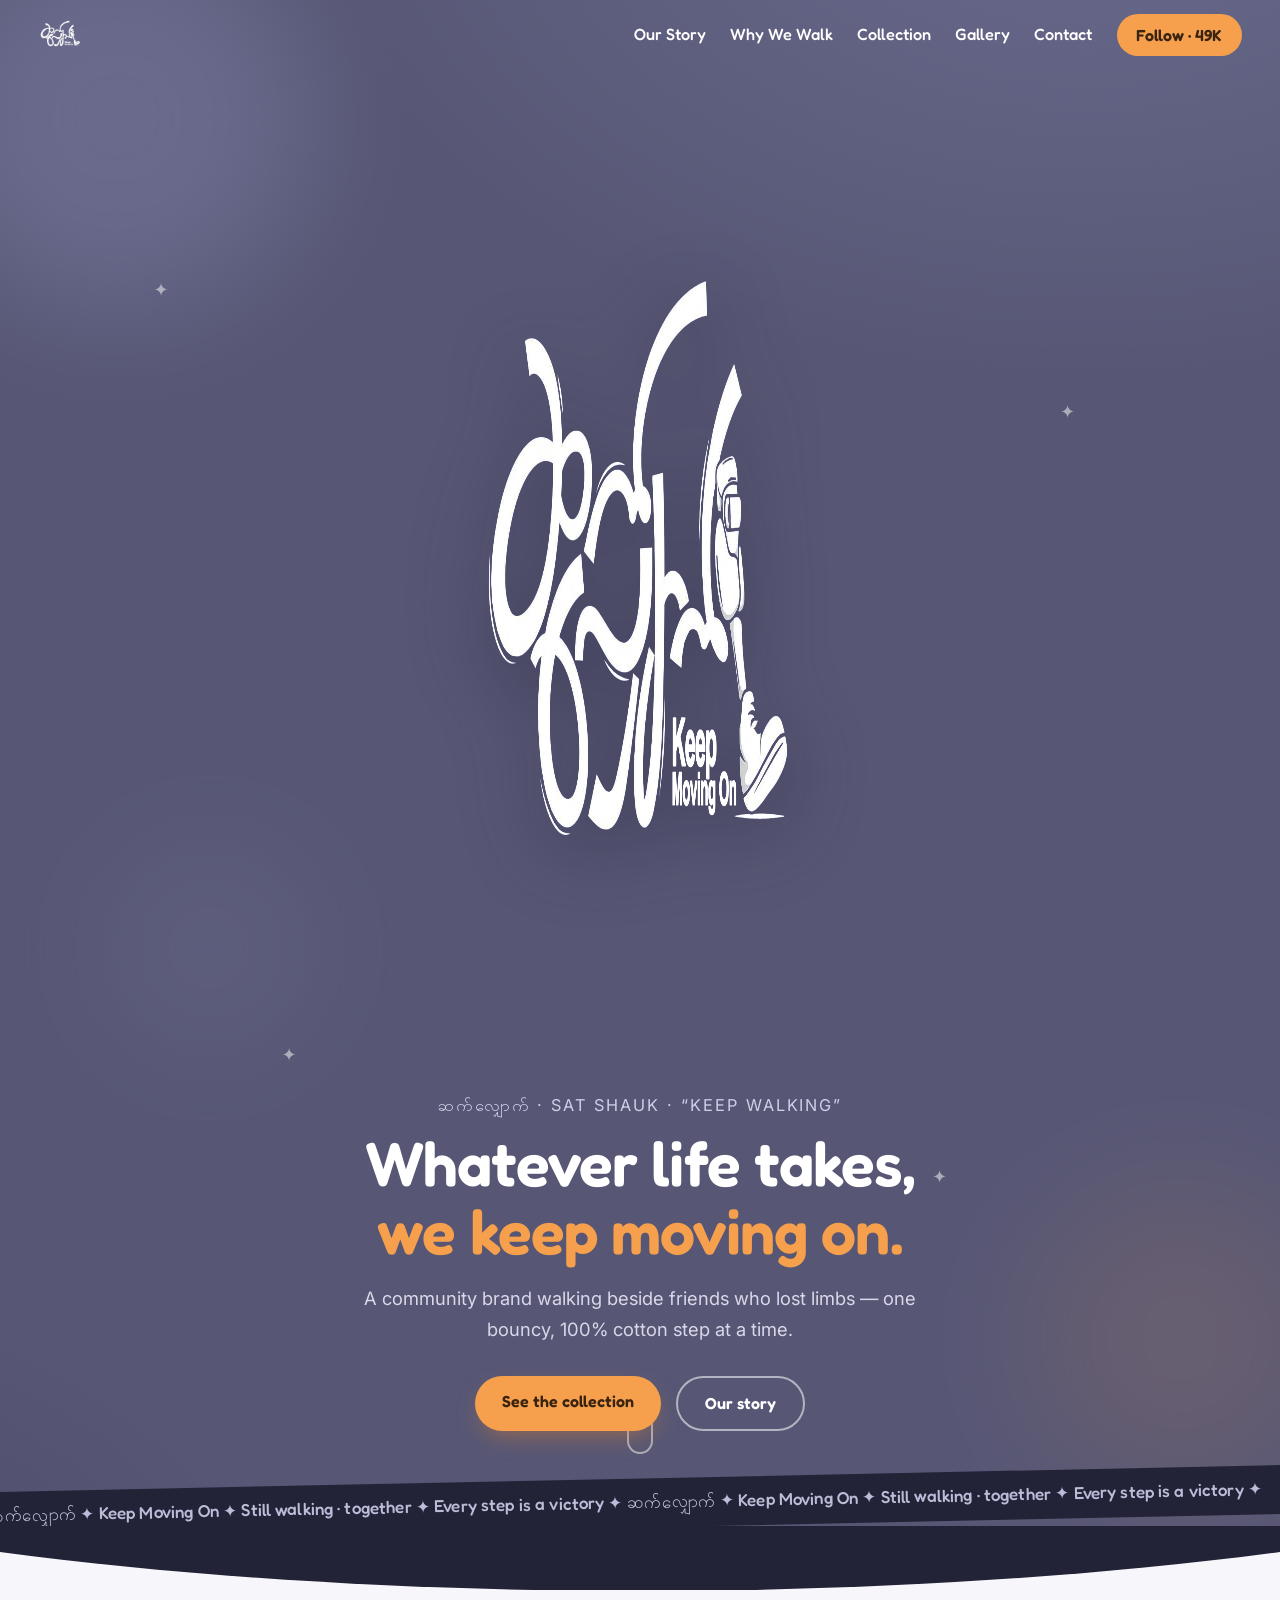
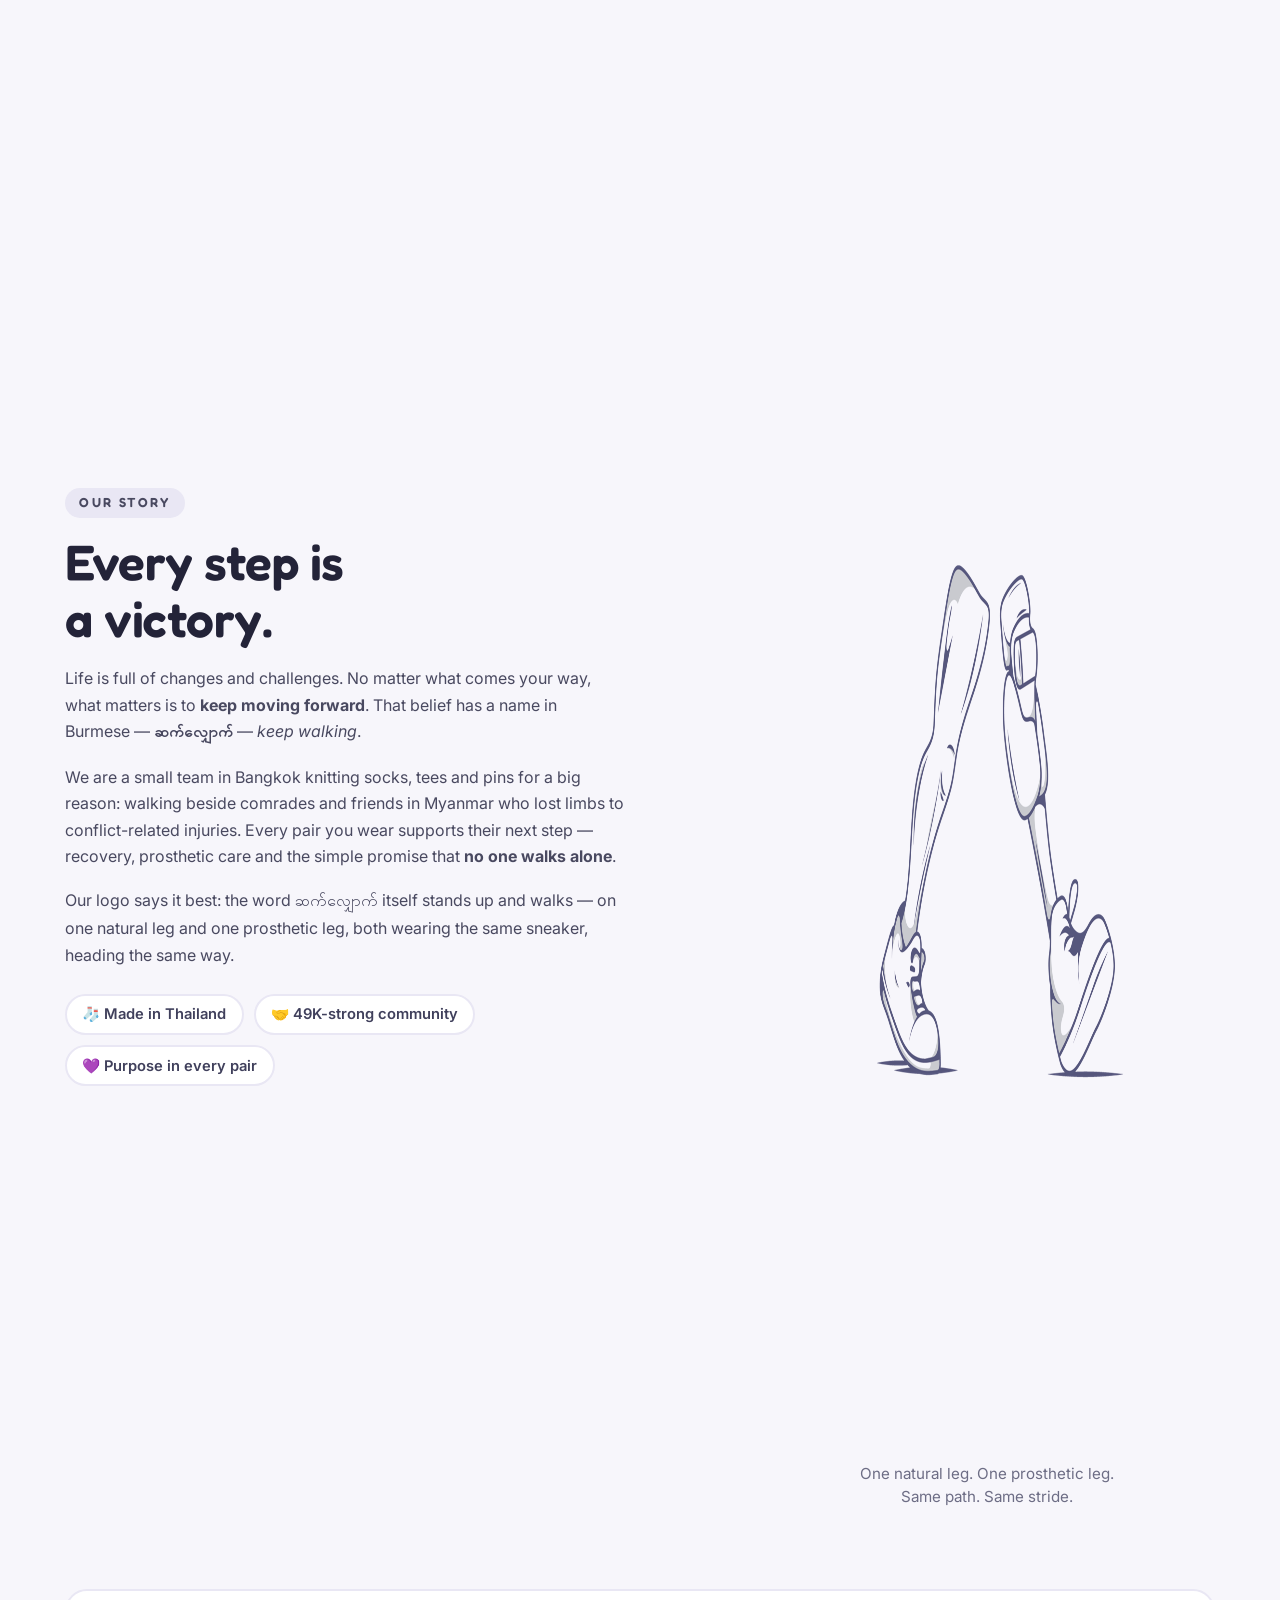
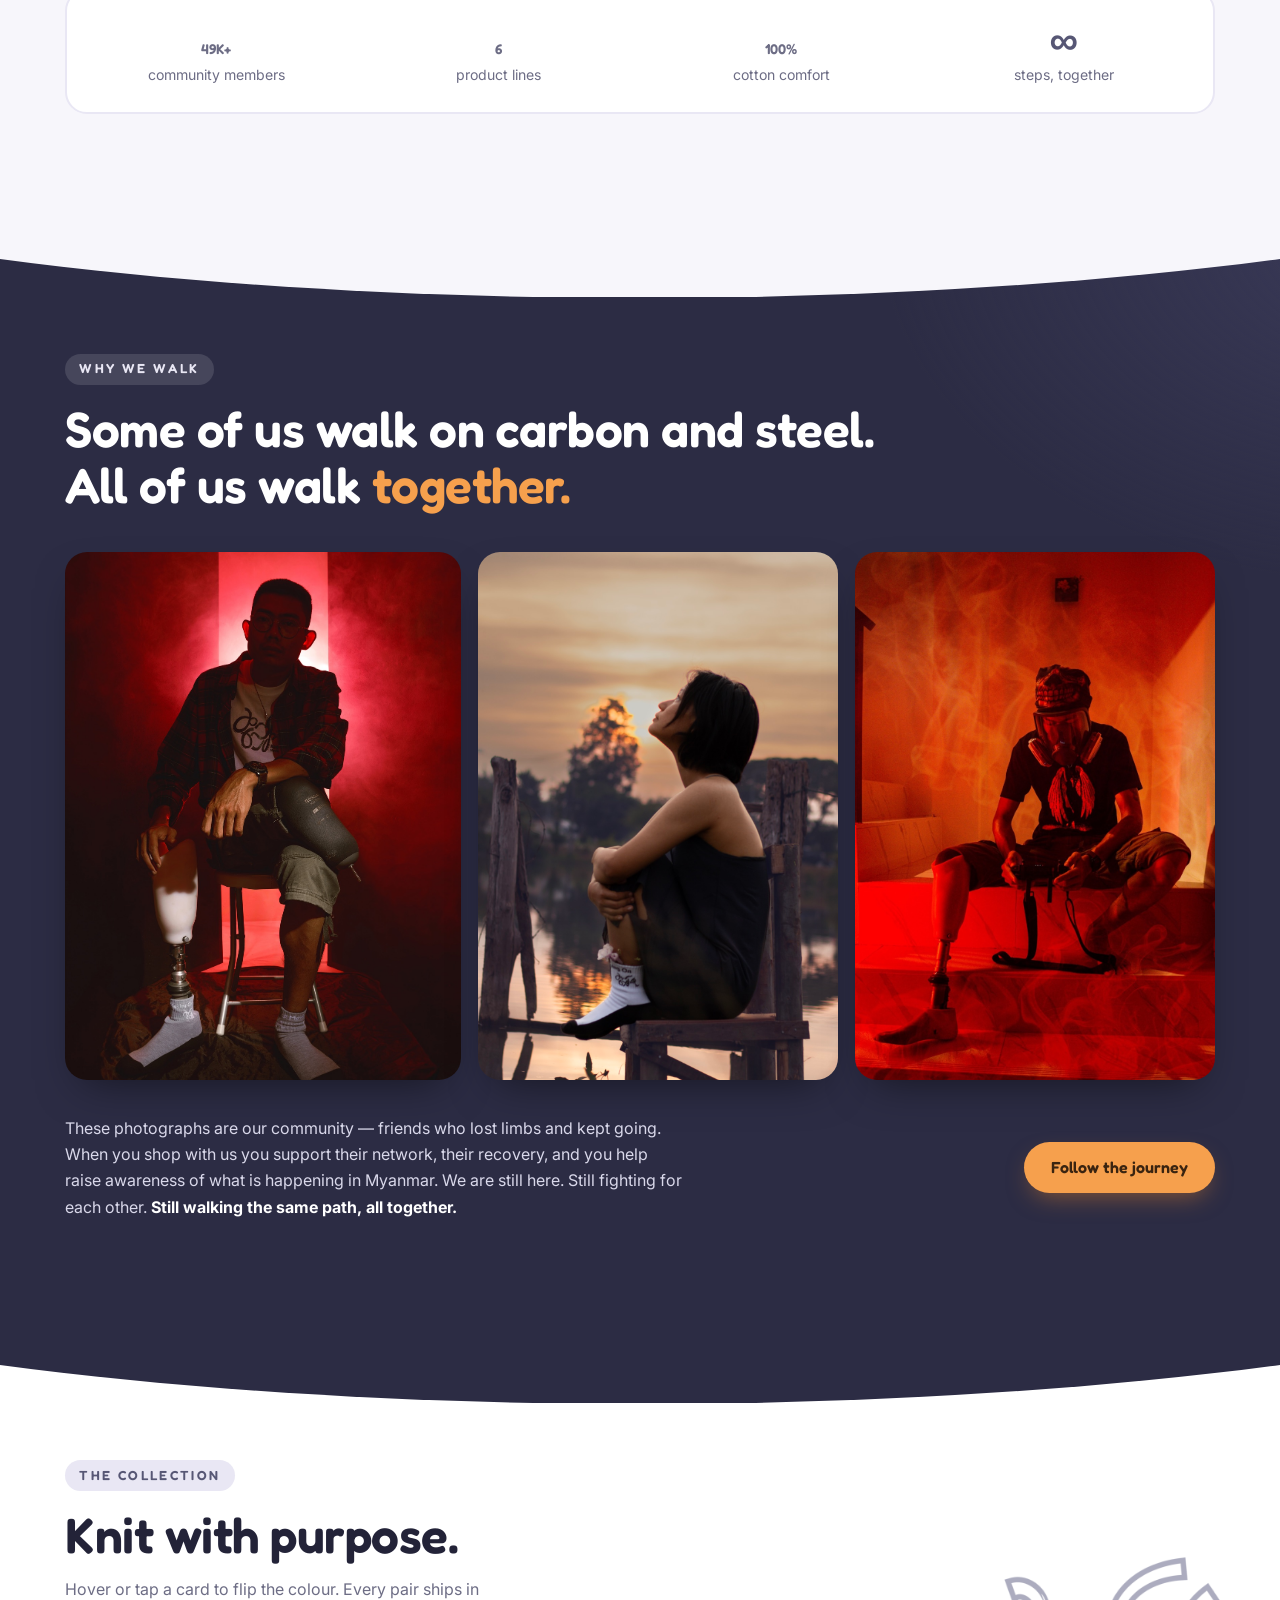
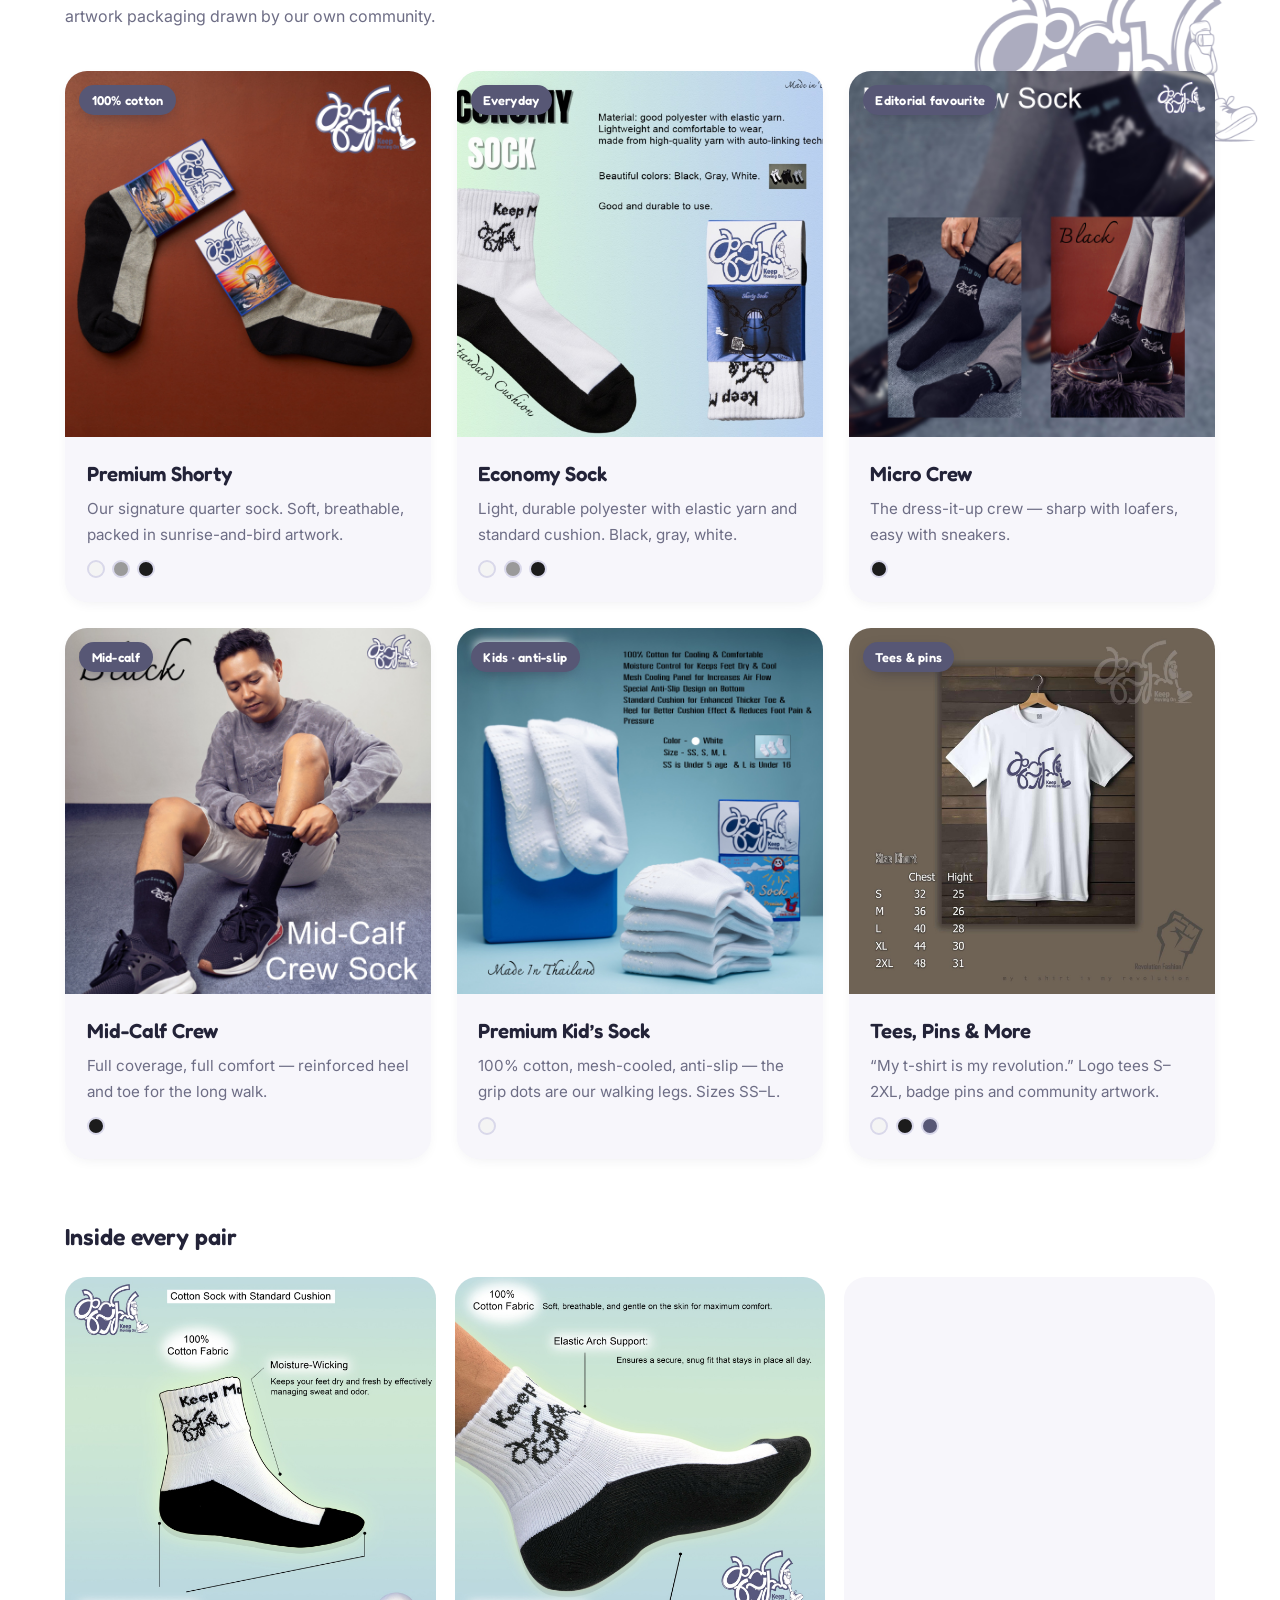
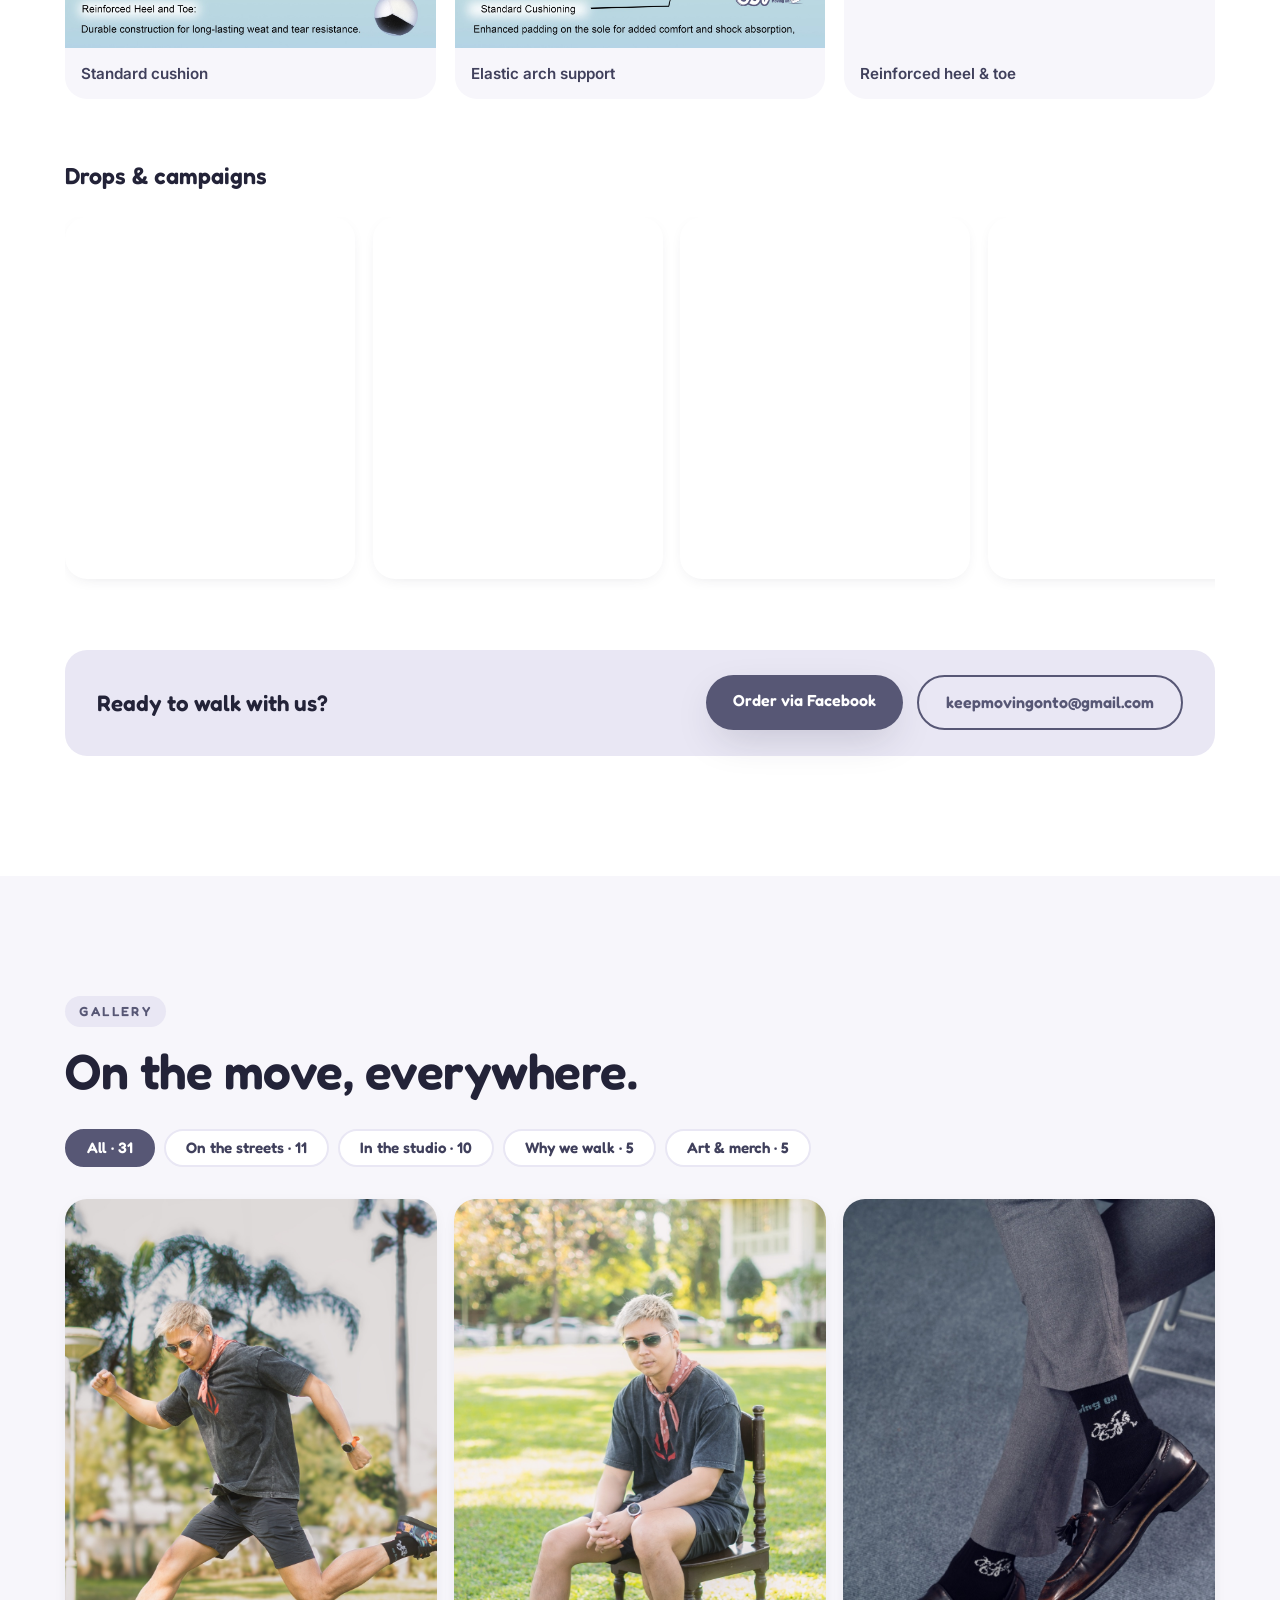
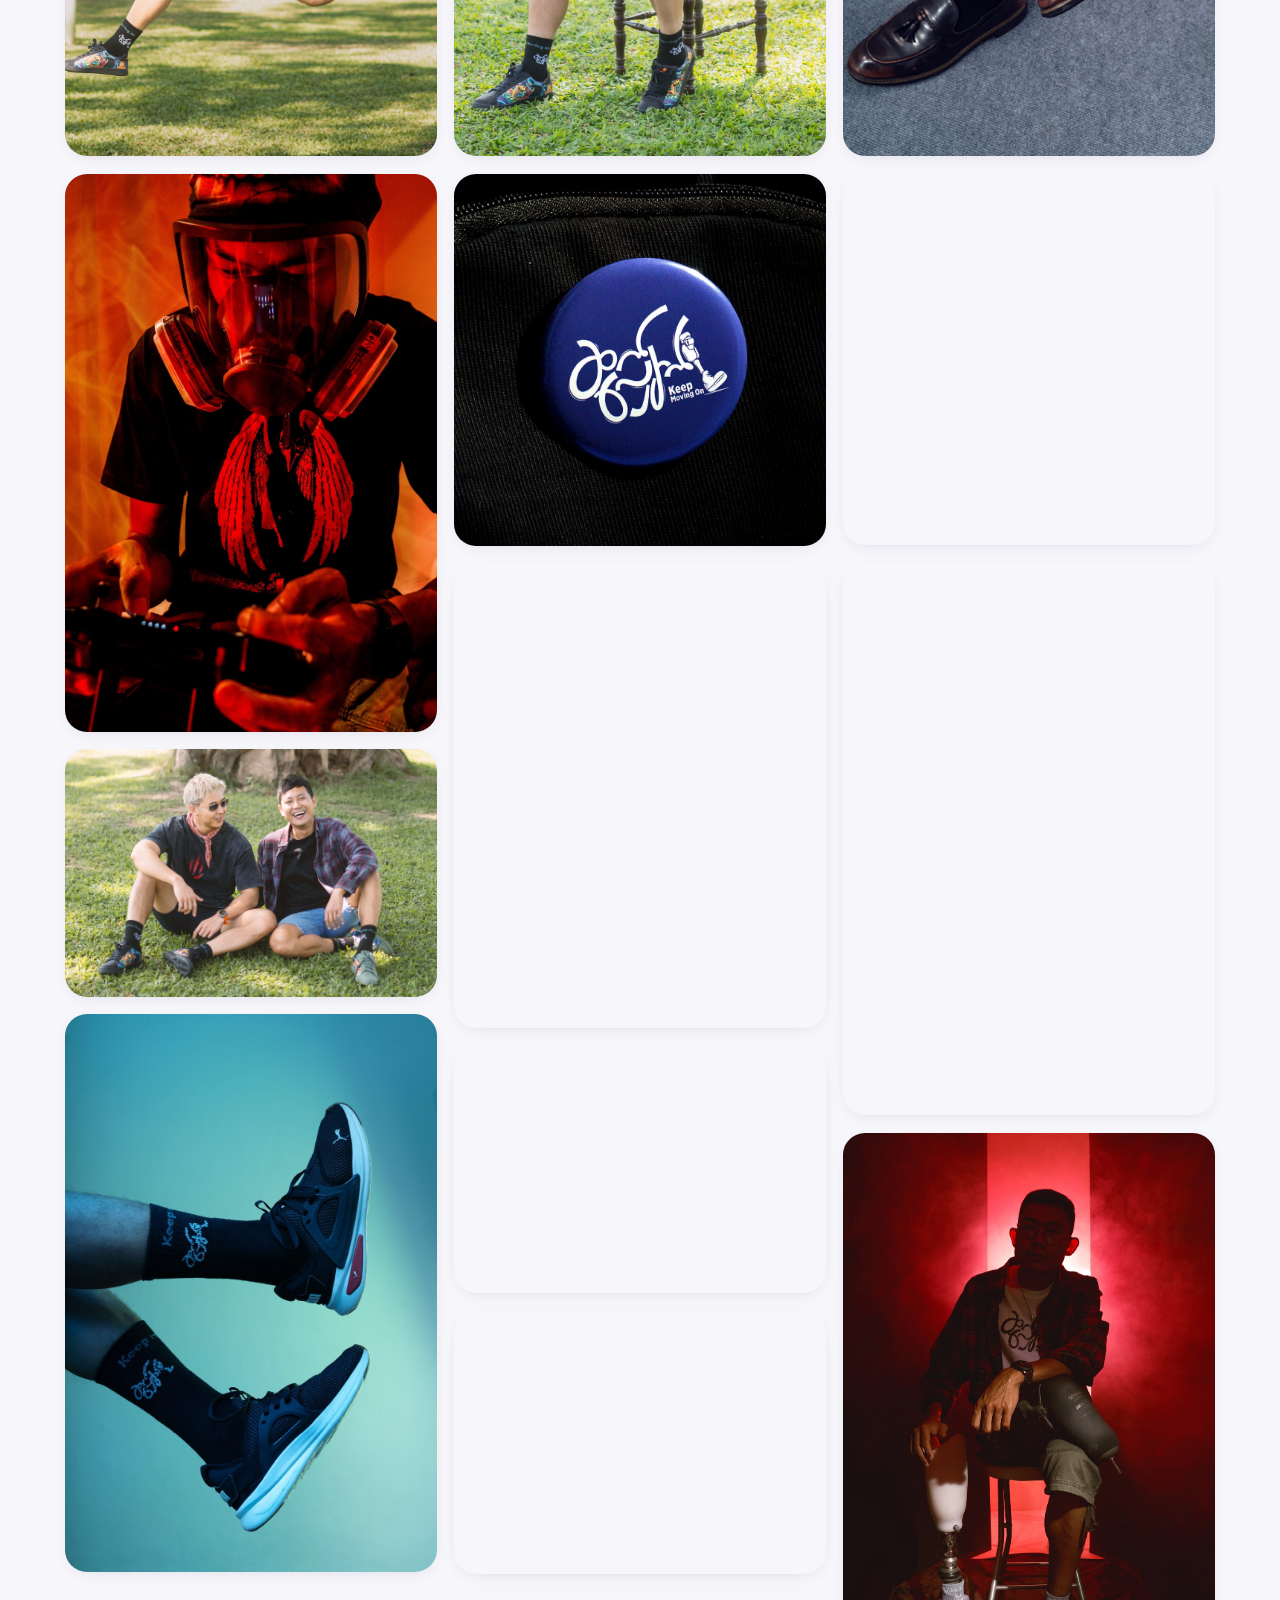
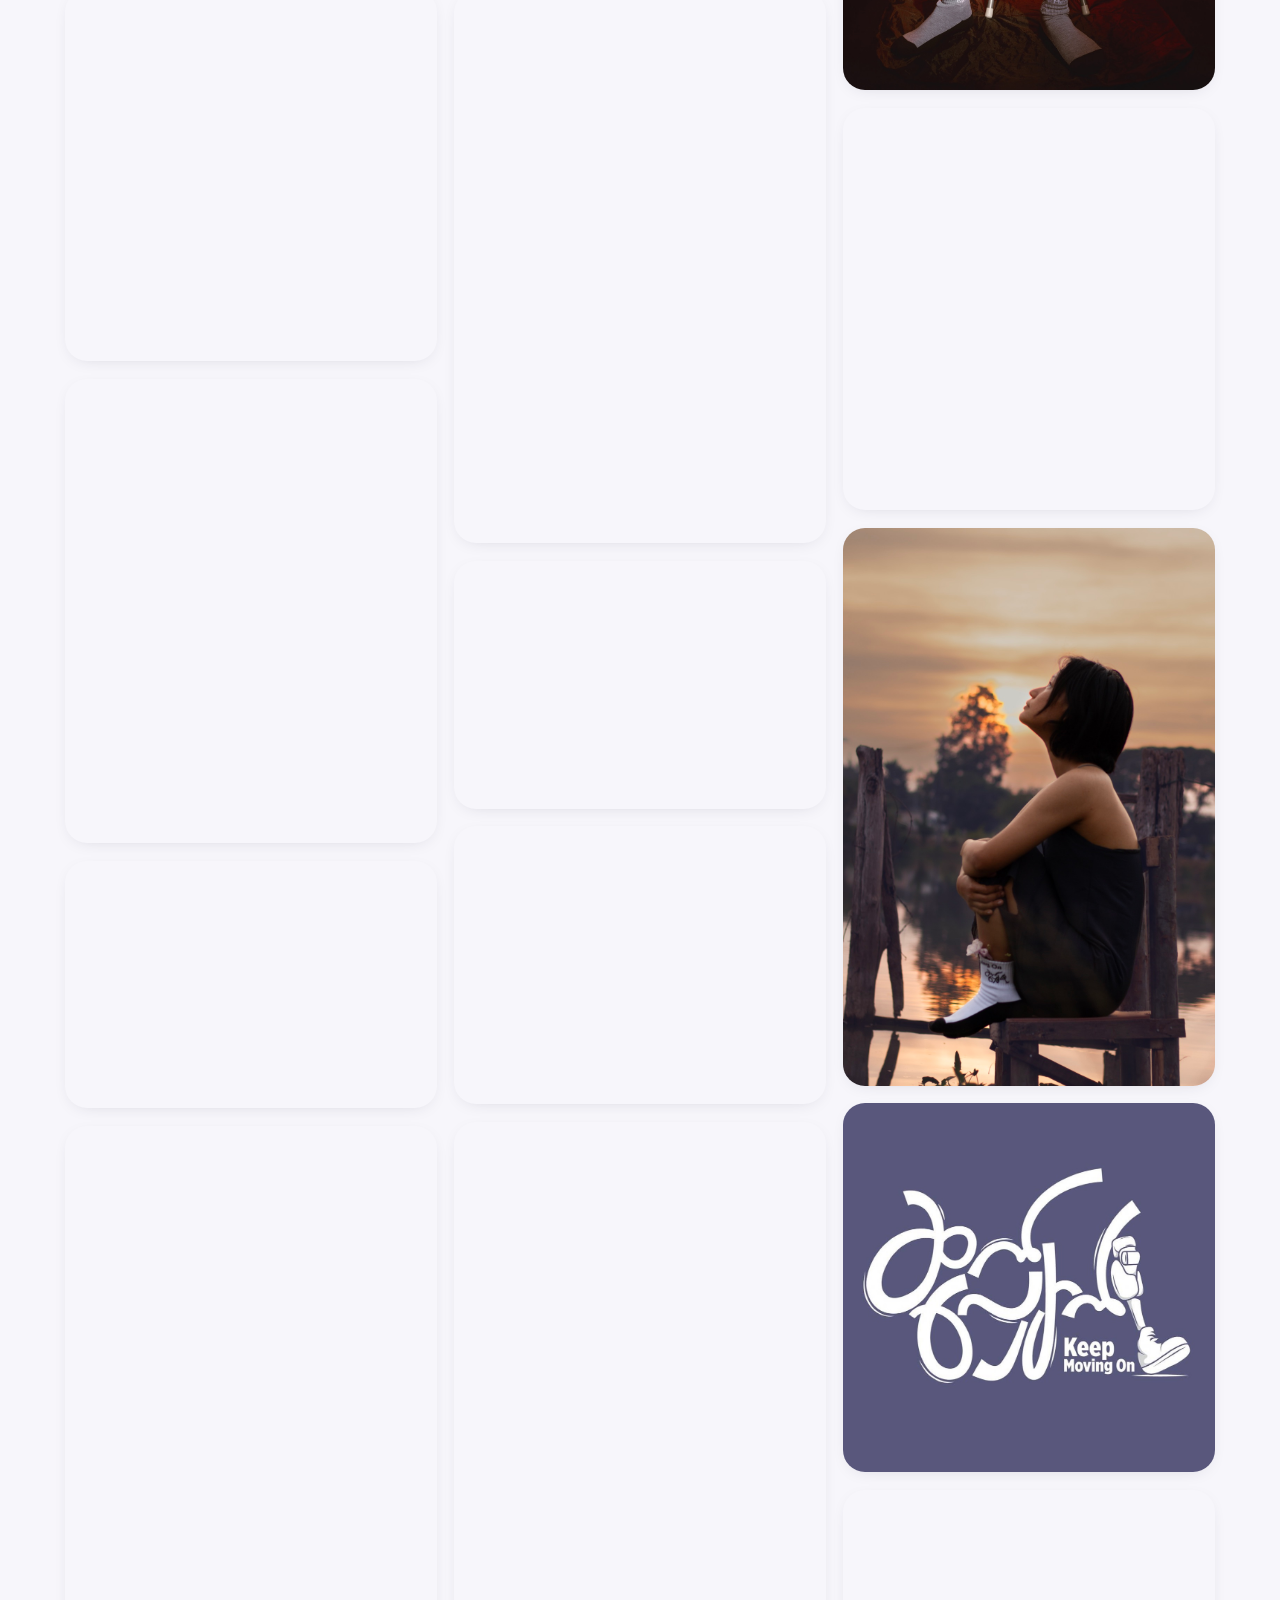
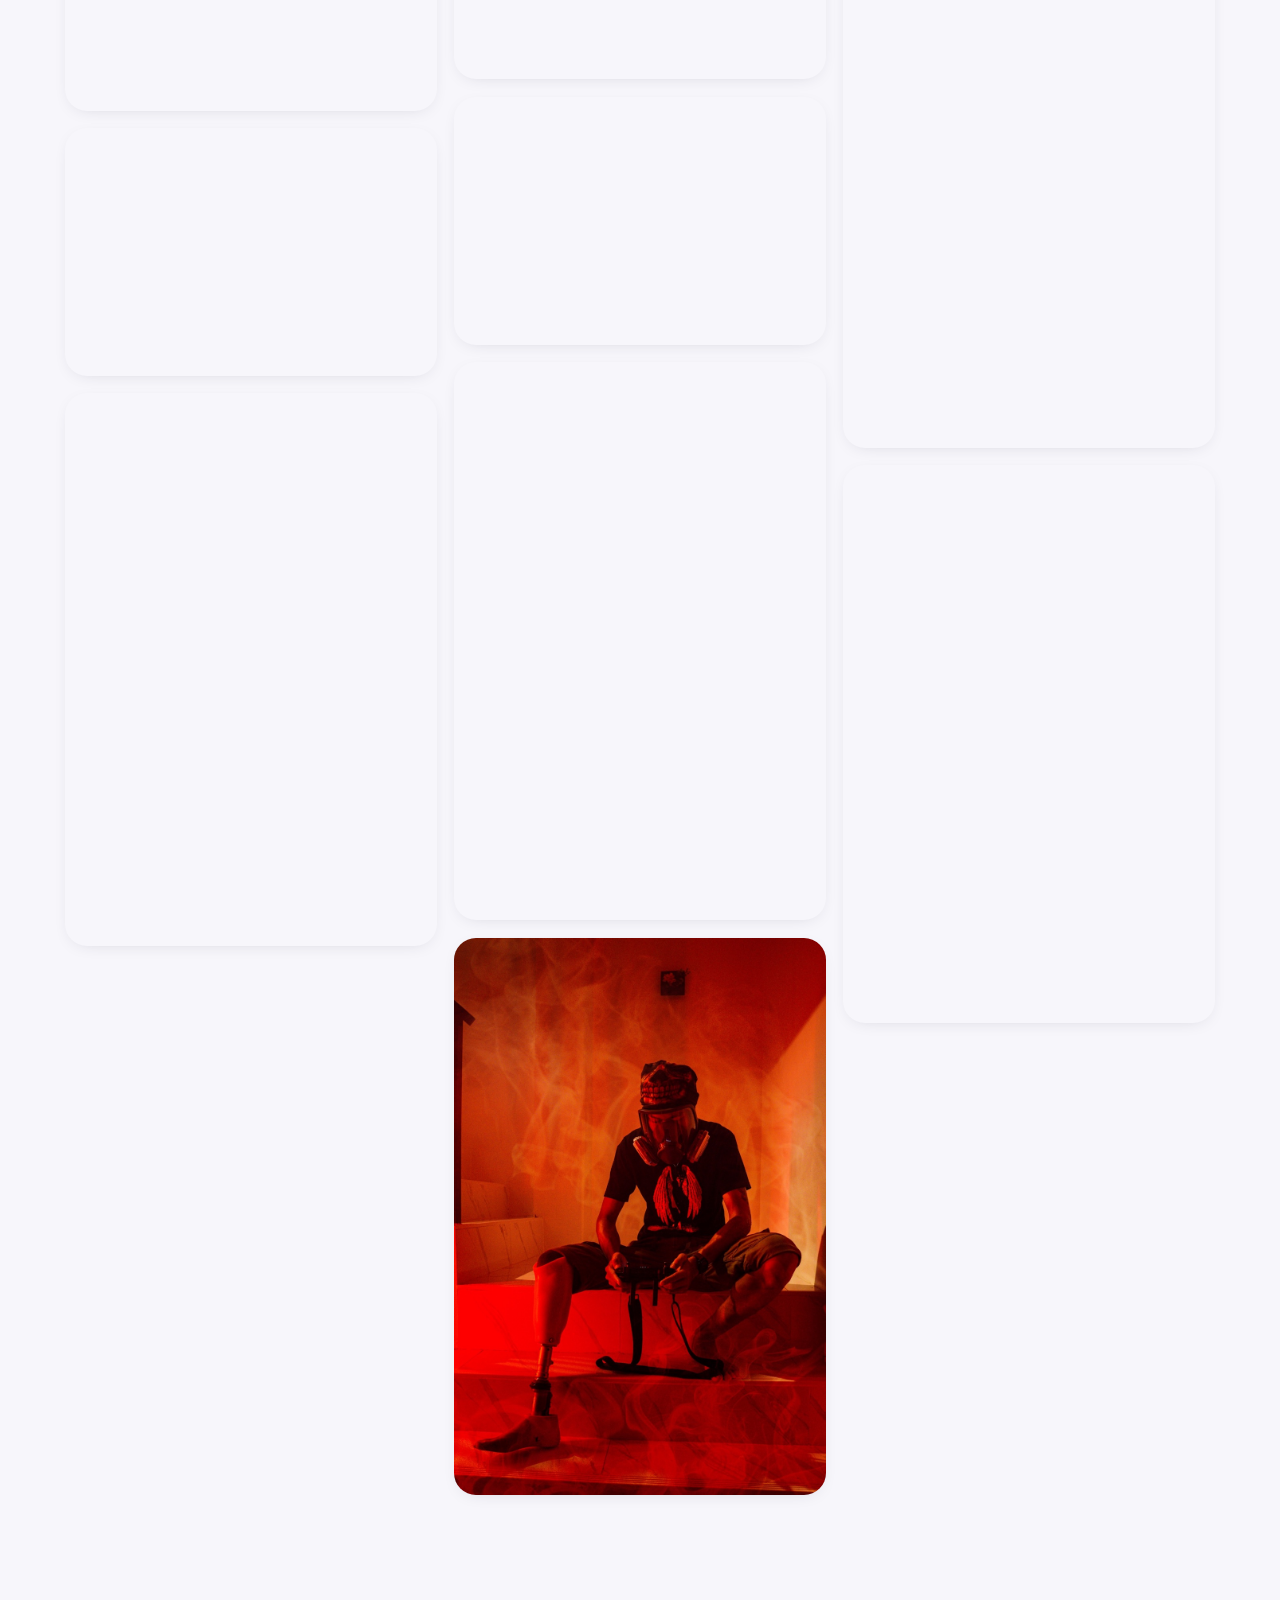
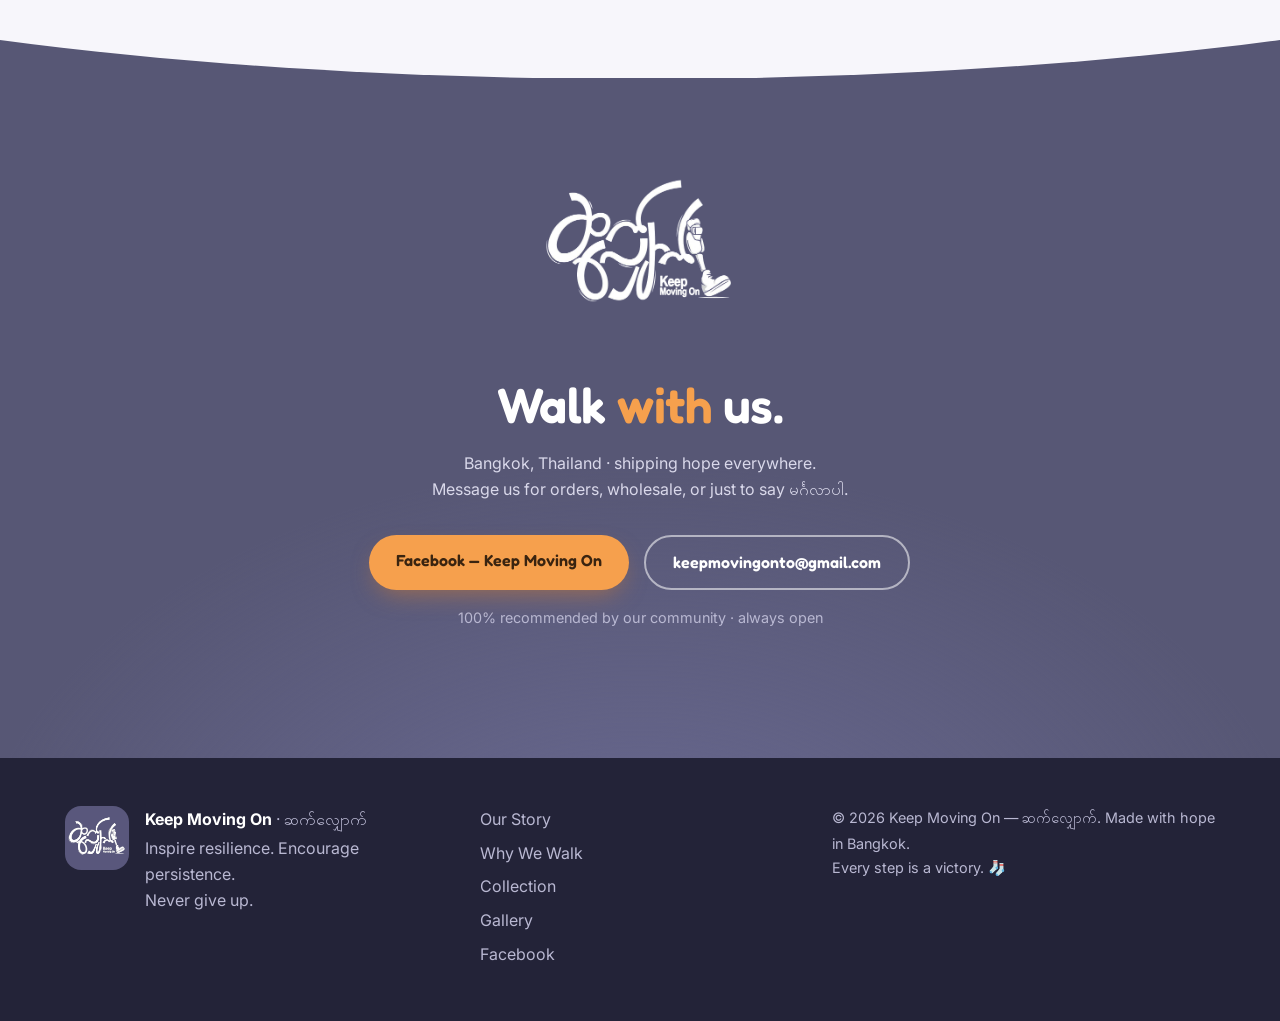
==== commit 3ae5e8cf: "Immersive + SEO upgrade, custom domain www.satshout.com - Full OG/Twitter link-thumbnail meta with a" ====
--- a/index.html
+++ b/index.html
@@ -3,21 +3,88 @@
 <head>
   <meta charset="UTF-8">
   <meta name="viewport" content="width=device-width, initial-scale=1.0">
-  <title>Keep Moving On — ဆက်လျှောက် | Socks & stories that keep walking</title>
-  <meta name="description" content="Keep Moving On (ဆက်လျှောက်) is a community brand from Bangkok walking beside friends in Myanmar who lost limbs to conflict-related injuries. Every pair of socks helps the walk forward.">
+  <title>Keep Moving On — ဆက်လျှောက် | Socks That Walk Together</title>
+  <meta name="description" content="Keep Moving On (ဆက်လျှောက်) is a community brand from Bangkok walking beside friends in Myanmar who lost limbs to conflict-related injuries. Cotton socks, tees & pins — every pair supports the next step.">
+  <meta name="keywords" content="Keep Moving On, ဆက်လျှောက်, sat shauk, Myanmar socks, cotton socks Thailand, prosthetic support, community brand, resilience, amputee support, Bangkok socks">
+  <meta name="author" content="Keep Moving On — ဆက်လျှောက်">
+  <meta name="robots" content="index, follow, max-image-preview:large">
   <meta name="theme-color" content="#575775">
+  <link rel="canonical" href="https://www.satshout.com/">
   <link rel="icon" type="image/png" href="favicon.png">
   <link rel="apple-touch-icon" href="apple-touch-icon.png">
-  <meta property="og:title" content="Keep Moving On — ဆက်လျှောက်">
-  <meta property="og:description" content="Life is full of changes and challenges — keep moving forward. Socks knit with purpose, walking beside injured friends in Myanmar.">
-  <meta property="og:image" content="og.jpg">
+
+  <!-- Open Graph (link thumbnails) -->
   <meta property="og:type" content="website">
+  <meta property="og:site_name" content="Keep Moving On — ဆက်လျှောက်">
+  <meta property="og:url" content="https://www.satshout.com/">
+  <meta property="og:title" content="Keep Moving On — ဆက်လျှောက် | Socks That Walk Together">
+  <meta property="og:description" content="Whatever life takes, we keep moving on. Cotton socks, tees & pins from Bangkok — every pair walks beside friends in Myanmar who lost limbs.">
+  <meta property="og:image" content="https://www.satshout.com/og.jpg">
+  <meta property="og:image:secure_url" content="https://www.satshout.com/og.jpg">
+  <meta property="og:image:type" content="image/jpeg">
+  <meta property="og:image:width" content="1200">
+  <meta property="og:image:height" content="800">
+  <meta property="og:image:alt" content="Keep Moving On sock collection — black, white and gray pairs around the brand's artwork packaging">
+  <meta property="og:locale" content="en_US">
+  <meta property="og:locale:alternate" content="my_MM">
+
+  <!-- Twitter / X card -->
+  <meta name="twitter:card" content="summary_large_image">
+  <meta name="twitter:title" content="Keep Moving On — ဆက်လျှောက် | Socks That Walk Together">
+  <meta name="twitter:description" content="Whatever life takes, we keep moving on. Every pair of socks walks beside friends in Myanmar who lost limbs.">
+  <meta name="twitter:image" content="https://www.satshout.com/og.jpg">
+  <meta name="twitter:image:alt" content="Keep Moving On sock collection flat lay with artwork packaging">
+
   <link rel="preconnect" href="https://fonts.googleapis.com">
   <link rel="preconnect" href="https://fonts.gstatic.com" crossorigin>
   <link href="https://fonts.googleapis.com/css2?family=Fredoka:wght@400;500;600;700&family=Inter:wght@400;500;600&family=Padauk:wght@400;700&display=swap" rel="stylesheet">
   <link rel="stylesheet" href="css/style.css">
+
+  <!-- Structured data -->
+  <script type="application/ld+json">
+  {
+    "@context": "https://schema.org",
+    "@graph": [
+      {
+        "@type": "Organization",
+        "@id": "https://www.satshout.com/#org",
+        "name": "Keep Moving On",
+        "alternateName": "ဆက်လျှောက်",
+        "url": "https://www.satshout.com/",
+        "logo": "https://www.satshout.com/assets/logo/logo-card.jpg",
+        "image": "https://www.satshout.com/og.jpg",
+        "email": "keepmovingonto@gmail.com",
+        "description": "Community brand from Bangkok walking beside friends in Myanmar who lost limbs to conflict-related injuries. Every pair of socks supports their next step.",
+        "address": { "@type": "PostalAddress", "addressLocality": "Bangkok", "addressCountry": "TH" },
+        "sameAs": [ "https://www.facebook.com/profile.php?id=61565609355196" ]
+      },
+      {
+        "@type": "WebSite",
+        "@id": "https://www.satshout.com/#site",
+        "url": "https://www.satshout.com/",
+        "name": "Keep Moving On — ဆက်လျှောက်",
+        "publisher": { "@id": "https://www.satshout.com/#org" },
+        "inLanguage": [ "en", "my" ]
+      },
+      {
+        "@type": "ItemList",
+        "name": "Keep Moving On Collection",
+        "itemListElement": [
+          { "@type": "Product", "position": 1, "name": "Premium Shorty Sock", "image": "https://www.satshout.com/assets/products/shorty-white.jpg", "description": "100% cotton quarter sock in black, gray and white, packed in sunrise artwork packaging.", "brand": { "@id": "https://www.satshout.com/#org" } },
+          { "@type": "Product", "position": 2, "name": "Economy Sock", "image": "https://www.satshout.com/assets/products/economy-white.jpg", "description": "Lightweight everyday polyester sock with elastic yarn and standard cushion. Black, gray, white.", "brand": { "@id": "https://www.satshout.com/#org" } },
+          { "@type": "Product", "position": 3, "name": "Micro Crew Sock", "image": "https://www.satshout.com/assets/products/micro-crew.jpg", "description": "Dress-friendly black crew sock with reinforced heel and toe.", "brand": { "@id": "https://www.satshout.com/#org" } },
+          { "@type": "Product", "position": 4, "name": "Mid-Calf Crew Sock", "image": "https://www.satshout.com/assets/products/midcalf-crew.jpg", "description": "Full-coverage crew sock built for the long walk.", "brand": { "@id": "https://www.satshout.com/#org" } },
+          { "@type": "Product", "position": 5, "name": "Premium Kid's Sock", "image": "https://www.satshout.com/assets/products/kids-flatlay.jpg", "description": "100% cotton kid's sock with mesh cooling and an anti-slip sole shaped like the walking-legs logo. Sizes SS–L.", "brand": { "@id": "https://www.satshout.com/#org" } },
+          { "@type": "Product", "position": 6, "name": "Logo Tees & Pins", "image": "https://www.satshout.com/assets/products/tee-mockup.jpg", "description": "Keep Moving On logo t-shirts (S–2XL), badge pins and community artwork.", "brand": { "@id": "https://www.satshout.com/#org" } }
+        ]
+      }
+    ]
+  }
+  </script>
 </head>
 <body>
+
+  <div class="progress" id="progress" aria-hidden="true"></div>
 
   <!-- ══════════ LOADER ══════════ -->
   <div class="loader" id="loader" aria-hidden="true">
@@ -63,7 +130,7 @@
         <span class="spark s1">✦</span><span class="spark s2">✦</span><span class="spark s3">✦</span><span class="spark s4">✦</span>
       </div>
       <div class="hero-inner">
-        <img class="hero-logo float" src="assets/logo/logo-white.png" fetchpriority="high"
+        <img class="hero-logo float" src="assets/logo/logo-white.png" fetchpriority="high" width="960" height="954"
              alt="ဆက်လျှောက် calligraphy — the last stroke becomes a prosthetic leg wearing a sneaker, mid-step">
         <p class="hero-kicker"><span lang="my">ဆက်လျှောက်</span> · sat shauk · “keep walking”</p>
         <h1>Whatever life takes,<br><em>we keep moving on.</em></h1>
@@ -85,6 +152,7 @@
 
     <!-- ══════════ STORY ══════════ -->
     <section class="story" id="story">
+      <svg class="curve" style="color:#232338" viewBox="0 0 1440 64" preserveAspectRatio="none" aria-hidden="true"><path fill="currentColor" d="M0,0 L1440,0 L1440,26 C1000,78 440,78 0,26 Z"/></svg>
       <div class="wrap story-grid">
         <div class="story-text">
           <p class="eyebrow reveal">Our story</p>
@@ -106,29 +174,38 @@
           </ul>
         </div>
         <figure class="story-art reveal" aria-hidden="false">
-          <img class="legs" src="assets/logo/logo-legs.png"
+          <img class="legs" src="assets/logo/logo-legs.png" width="1292" height="1400" loading="lazy" decoding="async"
                alt="Line drawing of two legs mid-stride — one natural, one prosthetic — both wearing sneakers.">
           <figcaption>One natural leg. One prosthetic leg.<br>Same path. Same stride.</figcaption>
         </figure>
       </div>
+      <div class="wrap">
+        <ul class="stats reveal" aria-label="Keep Moving On in numbers">
+          <li><strong><span class="count" data-n="49" data-suffix="K+">0</span></strong><span>community members</span></li>
+          <li><strong><span class="count" data-n="6">0</span></strong><span>product lines</span></li>
+          <li><strong><span class="count" data-n="100" data-suffix="%">0</span></strong><span>cotton comfort</span></li>
+          <li><strong>∞</strong><span>steps, together</span></li>
+        </ul>
+      </div>
     </section>
 
     <!-- ══════════ WHY WE WALK ══════════ -->
     <section class="why" id="why">
+      <svg class="curve" style="color:#f7f6fb" viewBox="0 0 1440 64" preserveAspectRatio="none" aria-hidden="true"><path fill="currentColor" d="M0,0 L1440,0 L1440,26 C1000,78 440,78 0,26 Z"/></svg>
       <div class="wrap">
         <p class="eyebrow light reveal">Why we walk</p>
         <h2 class="light reveal">Some of us walk on carbon and steel.<br>All of us walk <em>together.</em></h2>
         <div class="why-grid">
           <figure class="why-card tall reveal" data-lb data-cap="Our friend and model — wearing Keep Moving On socks on both feet, one of them on a prosthetic leg.">
-            <img src="assets/moments/red-portrait.jpg" loading="lazy"
+            <img src="assets/moments/red-portrait.jpg" loading="lazy" decoding="async"
                  alt="Portrait of a man seated in dramatic red light, one leg prosthetic, both feet wearing Keep Moving On socks.">
           </figure>
           <figure class="why-card reveal" data-lb data-cap="Sunrise on the water — the quiet after every hard day. Keep walking toward it.">
-            <img src="assets/moments/sunset-lake.jpg" loading="lazy"
+            <img src="assets/moments/sunset-lake.jpg" loading="lazy" decoding="async"
                  alt="Woman in Keep Moving On socks sitting on a wooden chair above still water at golden hour, looking up at the sky.">
           </figure>
           <figure class="why-card reveal" data-lb data-cap="Rebuilt, not broken — every step forward counts.">
-            <img src="assets/moments/red-steps.jpg" loading="lazy"
+            <img src="assets/moments/red-steps.jpg" loading="lazy" decoding="async"
                  alt="A man with a prosthetic leg sitting on steps in red-lit smoke, calmly holding a camera rig.">
           </figure>
         </div>
@@ -144,6 +221,7 @@
 
     <!-- ══════════ COLLECTION ══════════ -->
     <section class="collection" id="collection">
+      <svg class="curve" style="color:#2c2c44" viewBox="0 0 1440 64" preserveAspectRatio="none" aria-hidden="true"><path fill="currentColor" d="M0,0 L1440,0 L1440,26 C1000,78 440,78 0,26 Z"/></svg>
       <img class="collection-watermark" src="assets/logo/logo-outline.png" alt="" aria-hidden="true">
       <div class="wrap">
         <p class="eyebrow reveal">The collection</p>
@@ -155,7 +233,7 @@
           <article class="card reveal">
             <div class="card-media swapper">
               <img class="a" src="assets/products/shorty-white.jpg" alt="Premium Shorty sock in white and black, boxed in sunrise artwork packaging.">
-              <img class="b" src="assets/products/shorty-black.jpg" alt="Premium Shorty sock in black, boxed in sunrise artwork packaging." loading="lazy">
+              <img class="b" src="assets/products/shorty-black.jpg" alt="Premium Shorty sock in black, boxed in sunrise artwork packaging." loading="lazy" decoding="async">
               <span class="badge">100% cotton</span>
             </div>
             <div class="card-body">
@@ -168,7 +246,7 @@
           <article class="card reveal">
             <div class="card-media swapper">
               <img class="a" src="assets/products/economy-white.jpg" alt="Economy sock in white with black heel and toe, Keep Moving On knit into the cuff.">
-              <img class="b" src="assets/products/economy-gray.jpg" alt="Economy sock in gray with black heel and toe." loading="lazy">
+              <img class="b" src="assets/products/economy-gray.jpg" alt="Economy sock in gray with black heel and toe." loading="lazy" decoding="async">
               <span class="badge">Everyday</span>
             </div>
             <div class="card-body">
@@ -181,7 +259,7 @@
           <article class="card reveal">
             <div class="card-media swapper">
               <img class="a" src="assets/products/micro-crew.jpg" alt="Micro Crew sock in black worn with loafers — editorial photo.">
-              <img class="b" src="assets/moments/loafers-cross.jpg" alt="Black Micro Crew socks with tassel loafers, legs crossed." loading="lazy">
+              <img class="b" src="assets/moments/loafers-cross.jpg" alt="Black Micro Crew socks with tassel loafers, legs crossed." loading="lazy" decoding="async">
               <span class="badge">Editorial favourite</span>
             </div>
             <div class="card-body">
@@ -194,7 +272,7 @@
           <article class="card reveal">
             <div class="card-media swapper">
               <img class="a" src="assets/products/midcalf-crew.jpg" alt="Mid-Calf Crew sock in black being pulled on.">
-              <img class="b" src="assets/moments/crouch-look.jpg" alt="Model crouching in black Mid-Calf Crew socks and sneakers." loading="lazy">
+              <img class="b" src="assets/moments/crouch-look.jpg" alt="Model crouching in black Mid-Calf Crew socks and sneakers." loading="lazy" decoding="async">
               <span class="badge">Mid-calf</span>
             </div>
             <div class="card-body">
@@ -207,7 +285,7 @@
           <article class="card reveal">
             <div class="card-media swapper">
               <img class="a" src="assets/products/kids-flatlay.jpg" alt="Premium Kid's socks in white with anti-slip soles, five pairs with packaging.">
-              <img class="b" src="assets/products/kids-sole.jpg" alt="Close-up of the kid's sock anti-slip sole — the grip dots form the walking-legs logo." loading="lazy">
+              <img class="b" src="assets/products/kids-sole.jpg" alt="Close-up of the kid's sock anti-slip sole — the grip dots form the walking-legs logo." loading="lazy" decoding="async">
               <span class="badge">Kids · anti-slip</span>
             </div>
             <div class="card-body">
@@ -220,7 +298,7 @@
           <article class="card reveal">
             <div class="card-media swapper">
               <img class="a" src="assets/products/tee-mockup.jpg" alt="White Keep Moving On t-shirt on a hanger with size chart.">
-              <img class="b" src="assets/moments/palms-tee.jpg" alt="Model wearing the white Keep Moving On tee among palm leaves." loading="lazy">
+              <img class="b" src="assets/moments/palms-tee.jpg" alt="Model wearing the white Keep Moving On tee among palm leaves." loading="lazy" decoding="async">
               <span class="badge">Tees & pins</span>
             </div>
             <div class="card-body">
@@ -234,15 +312,15 @@
         <h3 class="inside-title reveal">Inside every pair</h3>
         <div class="specs">
           <figure class="spec reveal" data-lb data-cap="Standard cushioning — enhanced padding on the sole for shock absorption.">
-            <img src="assets/products/spec-cushion.jpg" loading="lazy" alt="Diagram of the cotton sock showing standard cushion and reinforced heel and toe.">
+            <img src="assets/products/spec-cushion.jpg" loading="lazy" decoding="async" alt="Diagram of the cotton sock showing standard cushion and reinforced heel and toe.">
             <figcaption>Standard cushion</figcaption>
           </figure>
           <figure class="spec reveal" data-lb data-cap="Elastic arch support — a snug fit that stays in place all day.">
-            <img src="assets/products/spec-arch.jpg" loading="lazy" alt="Diagram showing the elastic arch support of the sock.">
+            <img src="assets/products/spec-arch.jpg" loading="lazy" decoding="async" alt="Diagram showing the elastic arch support of the sock.">
             <figcaption>Elastic arch support</figcaption>
           </figure>
           <figure class="spec reveal" data-lb data-cap="Reinforced heel & toe — durable construction for long-lasting wear.">
-            <img src="assets/products/spec-heel.jpg" loading="lazy" alt="Close-up diagram of the reinforced heel and toe of the sock.">
+            <img src="assets/products/spec-heel.jpg" loading="lazy" decoding="async" alt="Close-up diagram of the reinforced heel and toe of the sock.">
             <figcaption>Reinforced heel & toe</figcaption>
           </figure>
         </div>
@@ -250,25 +328,31 @@
         <h3 class="inside-title reveal">Drops & campaigns</h3>
         <div class="drops" role="list">
           <figure class="drop" role="listitem" data-lb data-cap="The full Shorty lineup — black, white and gray around our prison-lock packaging.">
-            <img src="assets/products/lineup.jpg" loading="lazy" alt="Flat lay of black, white and gray Keep Moving On socks around the packaging box.">
+            <img src="assets/products/lineup.jpg" loading="lazy" decoding="async" alt="Flat lay of black, white and gray Keep Moving On socks around the packaging box.">
           </figure>
           <figure class="drop" role="listitem" data-lb data-cap="Premium Shorty — summer drop.">
-            <img src="assets/products/promo-beach.jpg" loading="lazy" alt="Summer poster: Premium Shorty sock on a wooden podium against a beach backdrop, 100% cotton.">
+            <img src="assets/products/promo-beach.jpg" loading="lazy" decoding="async" alt="Summer poster: Premium Shorty sock on a wooden podium against a beach backdrop, 100% cotton.">
           </figure>
           <figure class="drop" role="listitem" data-lb data-cap="CRYSTAL — tee campaign shot by Kyaw Ko Ko.">
-            <img src="assets/products/crystal-collage.jpg" loading="lazy" alt="Campaign collage of a model wearing the white Keep Moving On tee in a garden.">
+            <img src="assets/products/crystal-collage.jpg" loading="lazy" decoding="async" alt="Campaign collage of a model wearing the white Keep Moving On tee in a garden.">
           </figure>
           <figure class="drop" role="listitem" data-lb data-cap="Kid's premium sock — three sizes, anti-slip.">
-            <img src="assets/products/kids-boxes.jpg" loading="lazy" alt="Three boxed kid's socks floating on a teal background.">
+            <img src="assets/products/kids-boxes.jpg" loading="lazy" decoding="async" alt="Three boxed kid's socks floating on a teal background.">
           </figure>
           <figure class="drop" role="listitem" data-lb data-cap="Kid's sock features — 100% cotton, mesh cooling, anti-slip.">
-            <img src="assets/products/kids-features.jpg" loading="lazy" alt="Infographic of kid's sock features on a blue background.">
+            <img src="assets/products/kids-features.jpg" loading="lazy" decoding="async" alt="Infographic of kid's sock features on a blue background.">
           </figure>
           <figure class="drop" role="listitem" data-lb data-cap="Kid's flat lay — SS to L, under 5 to under 16.">
-            <img src="assets/products/kids-flatlay-blue.jpg" loading="lazy" alt="Five pairs of white kid's socks and packaging on a pale blue background.">
+            <img src="assets/products/kids-flatlay-blue.jpg" loading="lazy" decoding="async" alt="Five pairs of white kid's socks and packaging on a pale blue background.">
           </figure>
           <figure class="drop" role="listitem" data-lb data-cap="Logo tee — size chart S to 2XL.">
-            <img src="assets/products/tee-mockup-2.jpg" loading="lazy" alt="White Keep Moving On t-shirt mockup with size chart.">
+            <img src="assets/products/tee-mockup-2.jpg" loading="lazy" decoding="async" alt="White Keep Moving On t-shirt mockup with size chart.">
+          </figure>
+          <figure class="drop" role="listitem" data-lb data-cap="Premium Shorty — storm gray colourway.">
+            <img src="assets/products/shorty-gray.jpg" loading="lazy" decoding="async" alt="Gray Keep Moving On Shorty socks beside their artwork packaging boxes.">
+          </figure>
+          <figure class="drop" role="listitem" data-lb data-cap="Economy Sock — all-black edition.">
+            <img src="assets/products/economy-black.jpg" loading="lazy" decoding="async" alt="Black Economy sock with the Keep Moving On logo knit in white on the cuff.">
           </figure>
         </div>
 
@@ -297,97 +381,97 @@
 
         <div class="masonry" id="masonry">
           <figure class="tile" data-cat="streets" data-lb data-cap="Jump like nobody's watching — Keep Moving On crew socks in the park.">
-            <img src="assets/moments/leap.jpg" loading="lazy" alt="Man joyfully leaping across a lawn in black Keep Moving On socks and artwork sneakers.">
+            <img src="assets/moments/leap.jpg" loading="lazy" decoding="async" alt="Man joyfully leaping across a lawn in black Keep Moving On socks and artwork sneakers.">
           </figure>
           <figure class="tile" data-cat="why" data-lb data-cap="Our socks on both feet — one of them steel. Keep moving on.">
-            <img src="assets/moments/red-mask.jpg" loading="lazy" alt="Portrait in red smoke: a person wearing a full-face respirator and a winged-bird tee.">
+            <img src="assets/moments/red-mask.jpg" loading="lazy" decoding="async" alt="Portrait in red smoke: a person wearing a full-face respirator and a winged-bird tee.">
           </figure>
           <figure class="tile" data-cat="streets" data-lb data-cap="Friends who walk the same path.">
-            <img src="assets/moments/friends-laugh.jpg" loading="lazy" alt="Two friends sitting on grass laughing, both wearing Keep Moving On socks and artwork sneakers.">
+            <img src="assets/moments/friends-laugh.jpg" loading="lazy" decoding="async" alt="Two friends sitting on grass laughing, both wearing Keep Moving On socks and artwork sneakers.">
           </figure>
           <figure class="tile" data-cat="studio" data-lb data-cap="Floating — Micro Crew in the blue room.">
-            <img src="assets/moments/float-blue.jpg" loading="lazy" alt="Legs kicked up in the air in black socks and sneakers against a teal backdrop.">
+            <img src="assets/moments/float-blue.jpg" loading="lazy" decoding="async" alt="Legs kicked up in the air in black socks and sneakers against a teal backdrop.">
           </figure>
           <figure class="tile" data-cat="art" data-lb data-cap="Heart-to-heart — pin and comic art by our community.">
-            <img src="assets/moments/pins-hearts.jpg" loading="lazy" alt="Collage of playful heart-character comics around a red badge pin with two hearts.">
+            <img src="assets/moments/pins-hearts.jpg" loading="lazy" decoding="async" alt="Collage of playful heart-character comics around a red badge pin with two hearts.">
           </figure>
           <figure class="tile" data-cat="streets" data-lb data-cap="Micro Crew on the summit — socks that hike too.">
-            <img src="assets/moments/summit-socks.jpg" loading="lazy" alt="Two boxed pairs of Micro Crew socks resting on a rock above a mountain valley.">
+            <img src="assets/moments/summit-socks.jpg" loading="lazy" decoding="async" alt="Two boxed pairs of Micro Crew socks resting on a rock above a mountain valley.">
           </figure>
           <figure class="tile" data-cat="studio" data-lb data-cap="Dress code: Keep Moving On.">
-            <img src="assets/moments/loafers-fur.jpg" loading="lazy" alt="Black crew socks and tassel loafers on a fur stool against a red wall.">
+            <img src="assets/moments/loafers-fur.jpg" loading="lazy" decoding="async" alt="Black crew socks and tassel loafers on a fur stool against a red wall.">
           </figure>
           <figure class="tile" data-cat="streets" data-lb data-cap="Golden hour with the crew.">
-            <img src="assets/moments/friends-tree.jpg" loading="lazy" alt="Two friends standing under a huge tree wearing Keep Moving On socks and artwork sneakers.">
+            <img src="assets/moments/friends-tree.jpg" loading="lazy" decoding="async" alt="Two friends standing under a huge tree wearing Keep Moving On socks and artwork sneakers.">
           </figure>
           <figure class="tile" data-cat="why" data-lb data-cap="The winged bird — art from the revolution fashion line.">
-            <img src="assets/moments/red-back.jpg" loading="lazy" alt="Back of a black tee with a winged bird and star logo, lit in red.">
+            <img src="assets/moments/red-back.jpg" loading="lazy" decoding="async" alt="Back of a black tee with a winged bird and star logo, lit in red.">
           </figure>
           <figure class="tile" data-cat="studio" data-lb data-cap="Studio bounce.">
-            <img src="assets/moments/crouch-hand.jpg" loading="lazy" alt="Model crouching with a hand raised, wearing black Keep Moving On crew socks and sneakers.">
+            <img src="assets/moments/crouch-hand.jpg" loading="lazy" decoding="async" alt="Model crouching with a hand raised, wearing black Keep Moving On crew socks and sneakers.">
           </figure>
           <figure class="tile" data-cat="streets" data-lb data-cap="Sunset, still walking.">
-            <img src="assets/moments/park-chair.jpg" loading="lazy" alt="Man seated on a wooden chair on a lawn in black Keep Moving On socks and artwork sneakers.">
+            <img src="assets/moments/park-chair.jpg" loading="lazy" decoding="async" alt="Man seated on a wooden chair on a lawn in black Keep Moving On socks and artwork sneakers.">
           </figure>
           <figure class="tile" data-cat="art" data-lb data-cap="The badge on the bag.">
-            <img src="assets/moments/pin-blue.jpg" loading="lazy" alt="Blue Keep Moving On badge pinned to a black bag.">
+            <img src="assets/moments/pin-blue.jpg" loading="lazy" decoding="async" alt="Blue Keep Moving On badge pinned to a black bag.">
           </figure>
           <figure class="tile" data-cat="studio" data-lb data-cap="COBRA-32 — 'Life · Hope · Humanity' collab sneakers with our socks.">
-            <img src="assets/moments/cobra-sneaker.jpg" loading="lazy" alt="Close-up of artwork sneakers reading Life Hope Humanity, worn with black Keep Moving On socks.">
+            <img src="assets/moments/cobra-sneaker.jpg" loading="lazy" decoding="async" alt="Close-up of artwork sneakers reading Life Hope Humanity, worn with black Keep Moving On socks.">
           </figure>
           <figure class="tile" data-cat="streets" data-lb data-cap="What's happening in Myanmar — wear the question.">
-            <img src="assets/moments/myanmar-sneakers.jpg" loading="lazy" alt="Sneakers painted with 'What's happening in Myanmar' artwork, worn with black Keep Moving On socks on grass.">
+            <img src="assets/moments/myanmar-sneakers.jpg" loading="lazy" decoding="async" alt="Sneakers painted with 'What's happening in Myanmar' artwork, worn with black Keep Moving On socks on grass.">
           </figure>
           <figure class="tile" data-cat="why" data-lb data-cap="Our friend, our model — still creating.">
-            <img src="assets/moments/tee-revolution.jpg" loading="lazy" alt="Black tee with an orange winged figure beside its size chart — Revolution Fashion line.">
+            <img src="assets/moments/tee-revolution.jpg" loading="lazy" decoding="async" alt="Black tee with an orange winged figure beside its size chart — Revolution Fashion line.">
           </figure>
           <figure class="tile" data-cat="studio" data-lb data-cap="Walk in, walk out.">
-            <img src="assets/moments/formal-walk.jpg" loading="lazy" alt="Man in a white shirt walking with a jacket over his shoulder, black socks and loafers.">
+            <img src="assets/moments/formal-walk.jpg" loading="lazy" decoding="async" alt="Man in a white shirt walking with a jacket over his shoulder, black socks and loafers.">
           </figure>
           <figure class="tile" data-cat="streets" data-lb data-cap="Scroll less, walk more.">
-            <img src="assets/moments/park-phones.jpg" loading="lazy" alt="Two people standing on a lawn among palm trees checking their phones, wearing Keep Moving On socks.">
+            <img src="assets/moments/park-phones.jpg" loading="lazy" decoding="async" alt="Two people standing on a lawn among palm trees checking their phones, wearing Keep Moving On socks.">
           </figure>
           <figure class="tile" data-cat="art" data-lb data-cap="Winged-bird pins, fresh from the press.">
-            <img src="assets/moments/pins-wing.jpg" loading="lazy" alt="Eight badge pins with a red winged-bird design lined up on a table.">
+            <img src="assets/moments/pins-wing.jpg" loading="lazy" decoding="async" alt="Eight badge pins with a red winged-bird design lined up on a table.">
           </figure>
           <figure class="tile" data-cat="studio" data-lb data-cap="White on white.">
-            <img src="assets/moments/studio-sit.jpg" loading="lazy" alt="Man in a white shirt sitting on a studio floor wearing black Keep Moving On socks and artwork sneakers.">
+            <img src="assets/moments/studio-sit.jpg" loading="lazy" decoding="async" alt="Man in a white shirt sitting on a studio floor wearing black Keep Moving On socks and artwork sneakers.">
           </figure>
           <figure class="tile" data-cat="streets" data-lb data-cap="Pins by the sea — black & white.">
-            <img src="assets/moments/beach-pins-bw.jpg" loading="lazy" alt="Black and white photo of Keep Moving On badges in the sand with a person walking in the distance.">
+            <img src="assets/moments/beach-pins-bw.jpg" loading="lazy" decoding="async" alt="Black and white photo of Keep Moving On badges in the sand with a person walking in the distance.">
           </figure>
           <figure class="tile" data-cat="studio" data-lb data-cap="Same socks, different day.">
-            <img src="assets/moments/loafers-fur-2.jpg" loading="lazy" alt="Side view of black crew socks and loafers on a fur stool against a red wall.">
+            <img src="assets/moments/loafers-fur-2.jpg" loading="lazy" decoding="async" alt="Side view of black crew socks and loafers on a fur stool against a red wall.">
           </figure>
           <figure class="tile" data-cat="why" data-lb data-cap="Rebuilt, not broken.">
-            <img src="assets/moments/red-steps.jpg" loading="lazy" alt="A man with a prosthetic leg sitting on steps in red-lit smoke.">
+            <img src="assets/moments/red-steps.jpg" loading="lazy" decoding="async" alt="A man with a prosthetic leg sitting on steps in red-lit smoke.">
           </figure>
           <figure class="tile" data-cat="studio" data-lb data-cap="Cross-legged classic.">
-            <img src="assets/moments/loafers-cross.jpg" loading="lazy" alt="Overhead view of crossed legs in black Keep Moving On socks and tassel loafers.">
+            <img src="assets/moments/loafers-cross.jpg" loading="lazy" decoding="async" alt="Overhead view of crossed legs in black Keep Moving On socks and tassel loafers.">
           </figure>
           <figure class="tile" data-cat="streets" data-lb data-cap="Street classics.">
-            <img src="assets/moments/street-dunks.jpg" loading="lazy" alt="Black Keep Moving On socks worn with brown and white sneakers among fallen leaves.">
+            <img src="assets/moments/street-dunks.jpg" loading="lazy" decoding="async" alt="Black Keep Moving On socks worn with brown and white sneakers among fallen leaves.">
           </figure>
           <figure class="tile" data-cat="studio" data-lb data-cap="Mid-stride.">
-            <img src="assets/moments/formal-walk-2.jpg" loading="lazy" alt="Side profile of a man walking in a white shirt, gray trousers, black socks and loafers.">
+            <img src="assets/moments/formal-walk-2.jpg" loading="lazy" decoding="async" alt="Side profile of a man walking in a white shirt, gray trousers, black socks and loafers.">
           </figure>
           <figure class="tile" data-cat="why" data-lb data-cap="Both feet forward — our friend in the red room.">
-            <img src="assets/moments/red-portrait.jpg" loading="lazy" alt="Seated portrait in red light — one prosthetic leg, both feet in Keep Moving On socks.">
+            <img src="assets/moments/red-portrait.jpg" loading="lazy" decoding="async" alt="Seated portrait in red light — one prosthetic leg, both feet in Keep Moving On socks.">
           </figure>
           <figure class="tile" data-cat="art" data-lb data-cap="The mark, framed.">
-            <img src="assets/logo/logo-framed.jpg" loading="lazy" alt="White ဆက်လျှောက် calligraphy logo on an indigo field.">
+            <img src="assets/logo/logo-framed.jpg" loading="lazy" decoding="async" alt="White ဆက်လျှောက် calligraphy logo on an indigo field.">
           </figure>
           <figure class="tile" data-cat="streets" data-lb data-cap="Golden hour by the water.">
-            <img src="assets/moments/sunset-lake.jpg" loading="lazy" alt="Woman in Keep Moving On socks on a chair above the water at sunset.">
+            <img src="assets/moments/sunset-lake.jpg" loading="lazy" decoding="async" alt="Woman in Keep Moving On socks on a chair above the water at sunset.">
           </figure>
           <figure class="tile" data-cat="art" data-lb data-cap="The face of the brand.">
-            <img src="assets/logo/logo-card.jpg" loading="lazy" alt="Keep Moving On profile mark — white calligraphy on indigo.">
+            <img src="assets/logo/logo-card.jpg" loading="lazy" decoding="async" alt="Keep Moving On profile mark — white calligraphy on indigo.">
           </figure>
           <figure class="tile" data-cat="streets" data-lb data-cap="Palms & purpose — the white tee outdoors.">
-            <img src="assets/moments/palms-tee.jpg" loading="lazy" alt="Model in the white Keep Moving On tee framed by palm leaves.">
+            <img src="assets/moments/palms-tee.jpg" loading="lazy" decoding="async" alt="Model in the white Keep Moving On tee framed by palm leaves.">
           </figure>
           <figure class="tile" data-cat="studio" data-lb data-cap="Look back, keep going.">
-            <img src="assets/moments/crouch-look.jpg" loading="lazy" alt="Model crouching low, looking back, wearing black Keep Moving On socks with sneakers.">
+            <img src="assets/moments/crouch-look.jpg" loading="lazy" decoding="async" alt="Model crouching low, looking back, wearing black Keep Moving On socks with sneakers.">
           </figure>
         </div>
       </div>
@@ -395,6 +479,7 @@
 
     <!-- ══════════ CONTACT ══════════ -->
     <section class="contact" id="contact">
+      <svg class="curve" style="color:#f7f6fb" viewBox="0 0 1440 64" preserveAspectRatio="none" aria-hidden="true"><path fill="currentColor" d="M0,0 L1440,0 L1440,26 C1000,78 440,78 0,26 Z"/></svg>
       <div class="wrap contact-inner">
         <img class="contact-logo float" src="assets/logo/logo-white.png" alt="">
         <h2 class="light">Walk <em>with</em> us.</h2>
@@ -437,10 +522,13 @@
     <figure>
       <img id="lbImg" src="" alt="">
       <figcaption id="lbCap"></figcaption>
+      <div class="lb-count" id="lbCount" aria-hidden="true"></div>
     </figure>
     <button class="lb-next" id="lbNext" aria-label="Next image">›</button>
   </div>
 
+  <button class="totop" id="toTop" aria-label="Back to top">↑</button>
+
   <script src="js/main.js"></script>
 </body>
 </html>
--- a/css/style.css
+++ b/css/style.css
@@ -615,6 +615,79 @@
   .lb-prev { left: 24vw; } .lb-next { right: 24vw; }
 }
 
+/* ───────────────────────── immersive extras ───────────────────────── */
+.progress {
+  position: fixed; top: 0; left: 0; z-index: 120;
+  height: 4px; width: 0;
+  background: linear-gradient(90deg, var(--sun), var(--sun-deep));
+  border-radius: 0 4px 4px 0;
+  box-shadow: 0 0 12px rgba(246, 160, 77, .55);
+}
+
+.story, .why, .contact { position: relative; }
+.curve {
+  position: absolute; top: -1px; left: 0;
+  width: 100%; height: clamp(28px, 5vw, 64px);
+  display: block; pointer-events: none;
+}
+
+.stats {
+  list-style: none;
+  margin-top: clamp(3rem, 7vw, 5rem);
+  display: grid; grid-template-columns: repeat(4, 1fr);
+  gap: 1rem;
+  background: var(--white);
+  border: 2px solid var(--lav);
+  border-radius: var(--radius);
+  padding: 1.6rem 1rem;
+}
+.stats li { text-align: center; display: grid; gap: .15rem; }
+.stats strong {
+  font-family: "Fredoka", sans-serif;
+  font-size: clamp(1.7rem, 4vw, 2.5rem);
+  font-weight: 600; color: var(--indigo);
+  line-height: 1.1;
+}
+.stats li span:last-child { font-size: .88rem; color: var(--muted); }
+
+.tile figcaption {
+  position: absolute; left: 0; right: 0; bottom: 0;
+  padding: 2rem .9rem .8rem;
+  background: linear-gradient(180deg, transparent, rgba(35, 35, 56, .82));
+  color: #fff; font-size: .84rem; line-height: 1.4;
+  opacity: 0; transform: translateY(12px);
+  transition: opacity .35s var(--ease), transform .5s var(--spring);
+  pointer-events: none;
+}
+.tile:hover figcaption { opacity: 1; transform: none; }
+
+.lb-count {
+  margin-top: .45rem;
+  font-family: "Fredoka", sans-serif;
+  font-size: .88rem; letter-spacing: .08em;
+  color: #9f9ec2;
+}
+
+.totop {
+  position: fixed; right: 1.2rem; bottom: 1.2rem; z-index: 95;
+  width: 52px; height: 52px; border-radius: 50%;
+  border: 0; cursor: pointer;
+  background: var(--indigo); color: var(--white);
+  font-size: 1.4rem; line-height: 1;
+  box-shadow: 0 12px 28px -10px rgba(35, 35, 56, .55);
+  opacity: 0; pointer-events: none;
+  transform: translateY(24px) scale(.6);
+  transition: transform .55s var(--spring), opacity .3s, background .3s;
+}
+.totop.show { opacity: 1; pointer-events: auto; transform: none; }
+.totop:hover { background: var(--sun); color: #3a2410; transform: translateY(-4px) scale(1.08); }
+
+@media (max-width: 620px) {
+  .stats { grid-template-columns: repeat(2, 1fr); row-gap: 1.4rem; }
+  .totop { width: 46px; height: 46px; right: .9rem; bottom: .9rem; }
+  .tile figcaption { display: none; }
+}
+
 /* ───────────────────────── reduced motion ───────────────────────── */
 @media (prefers-reduced-motion: reduce) {
   html { scroll-behavior: auto; }
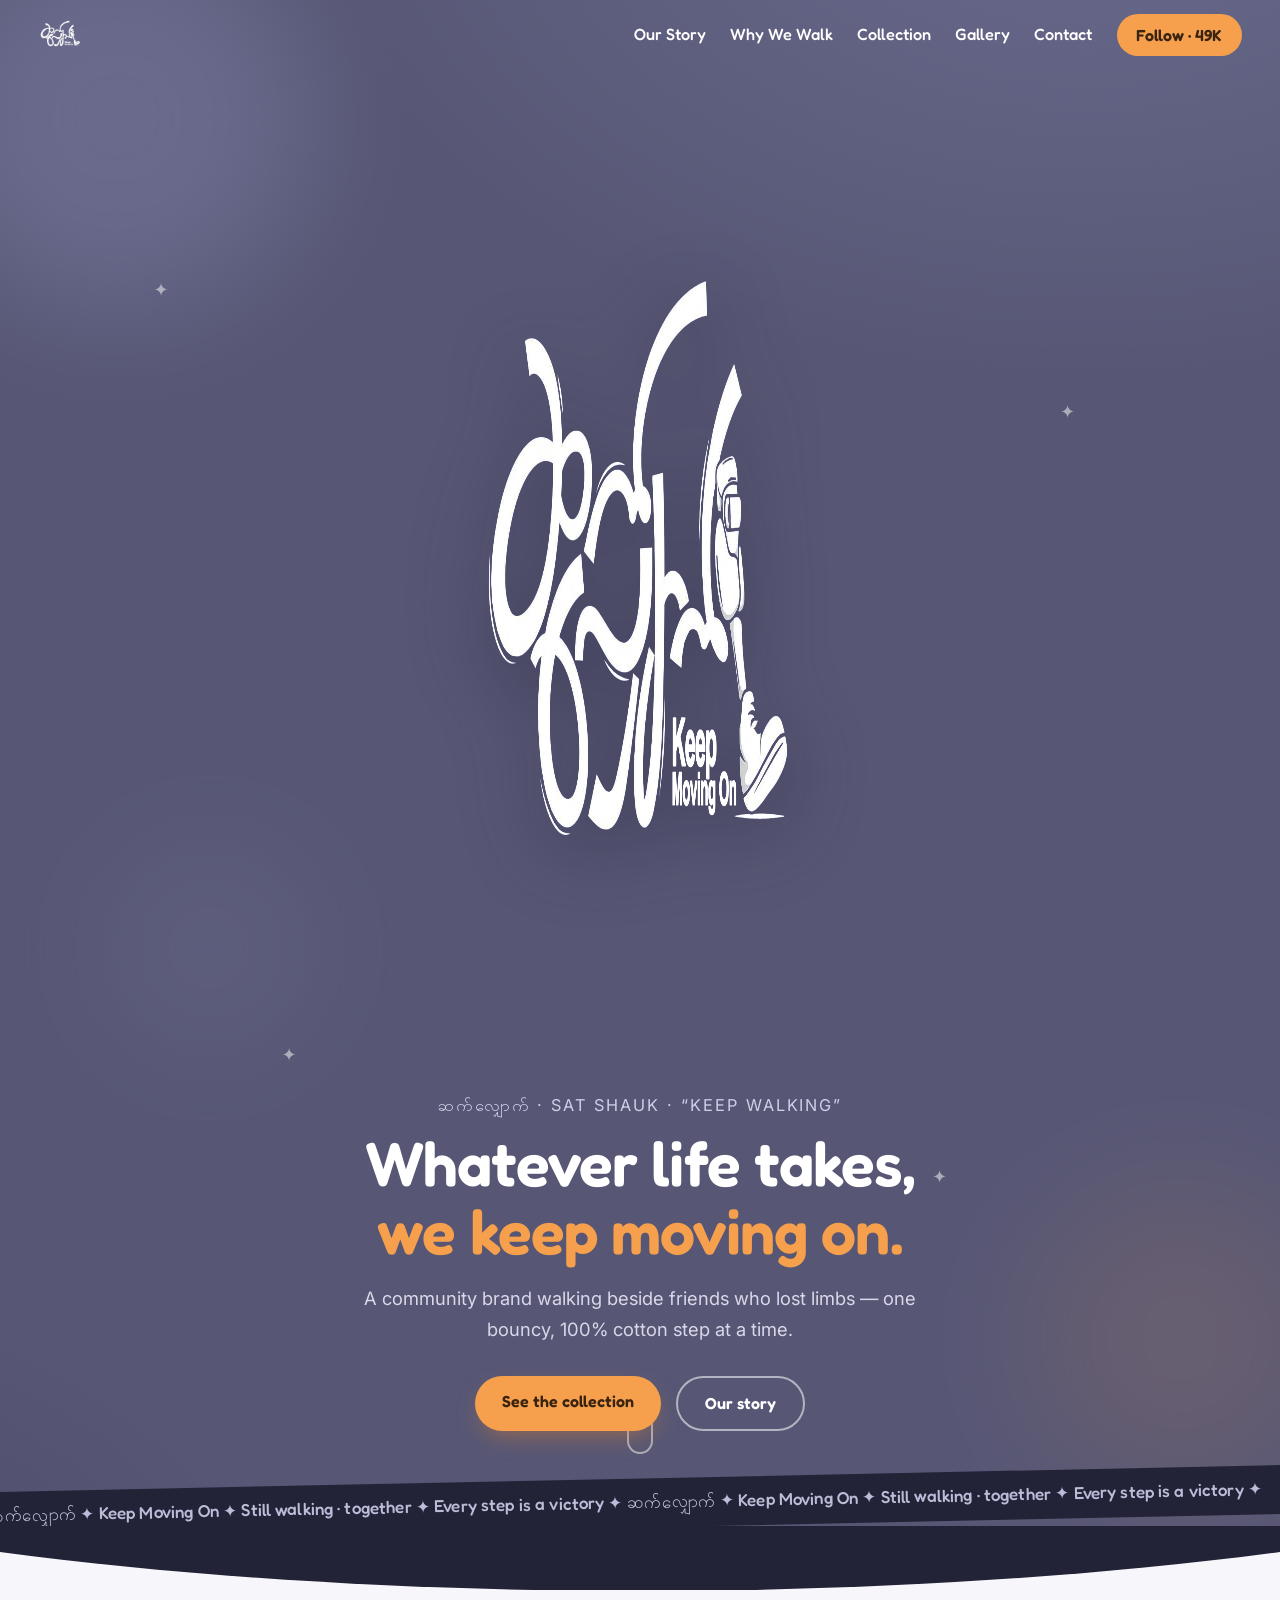
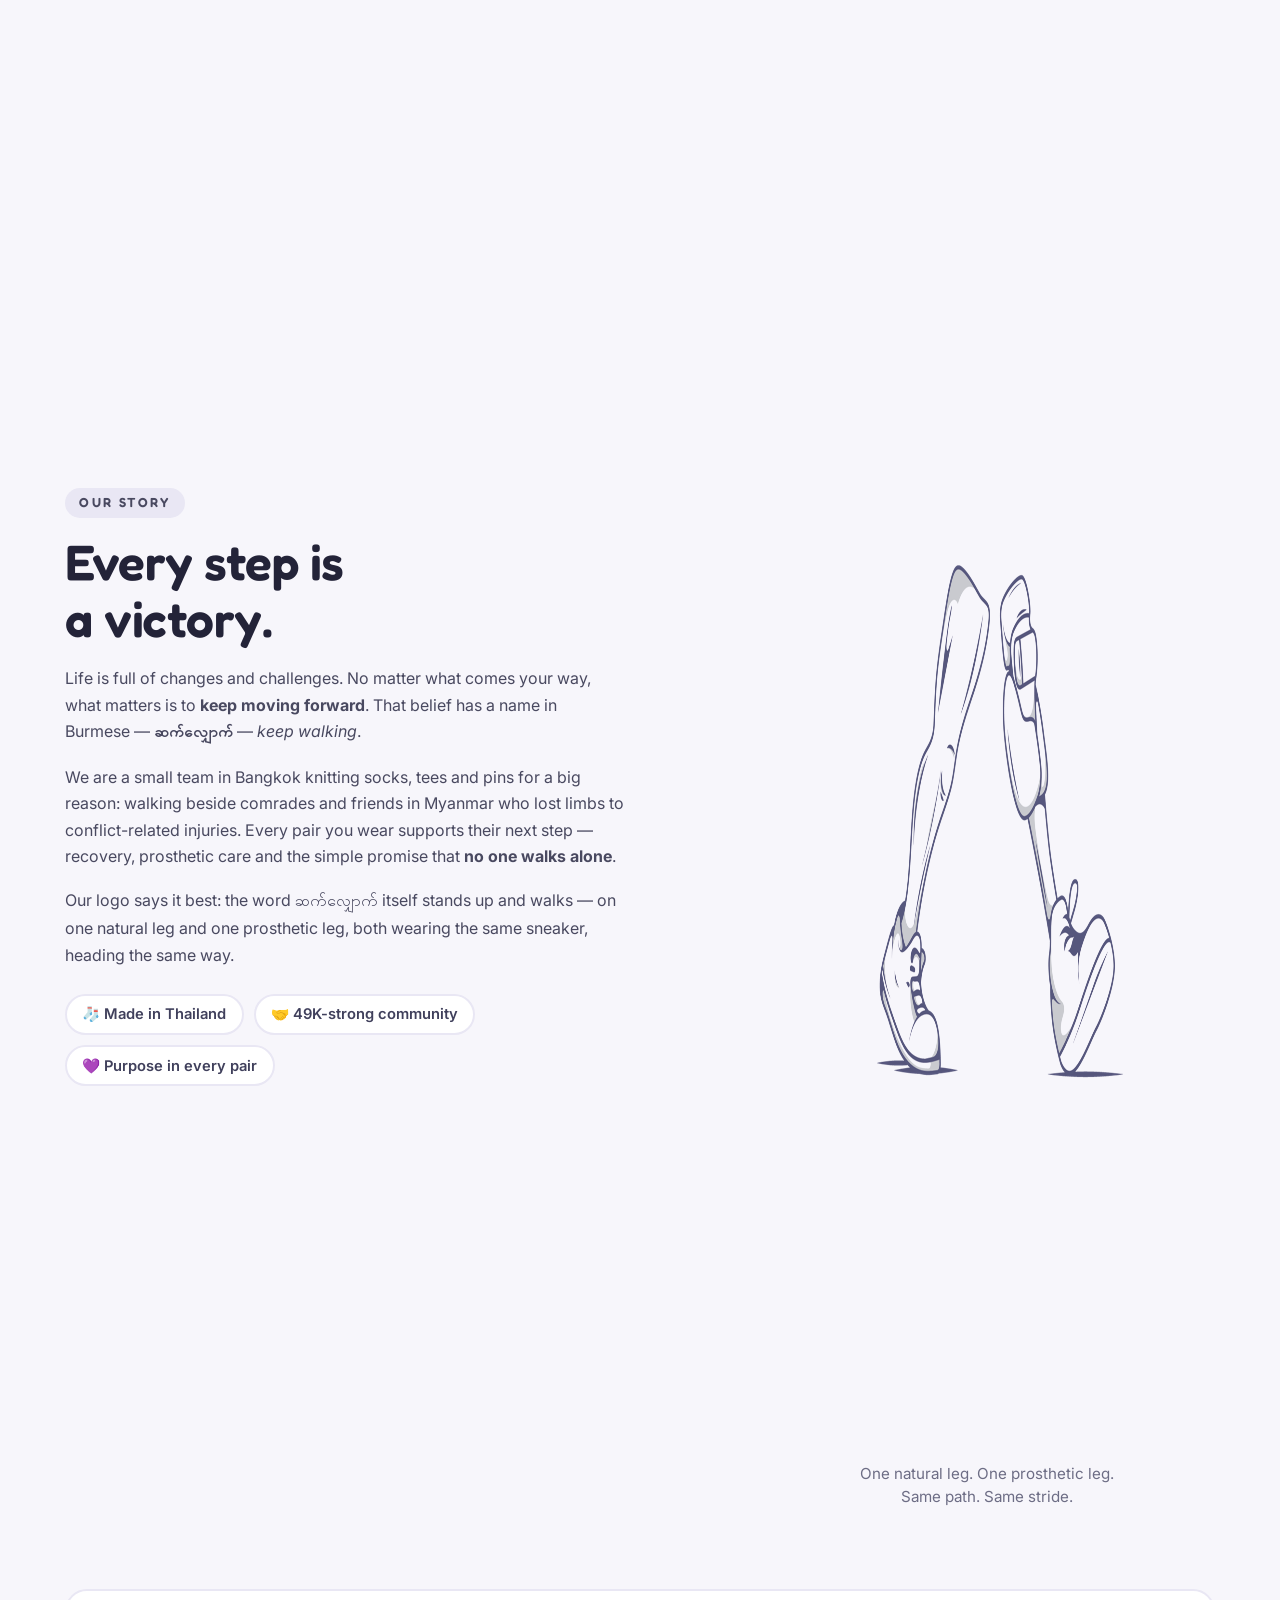
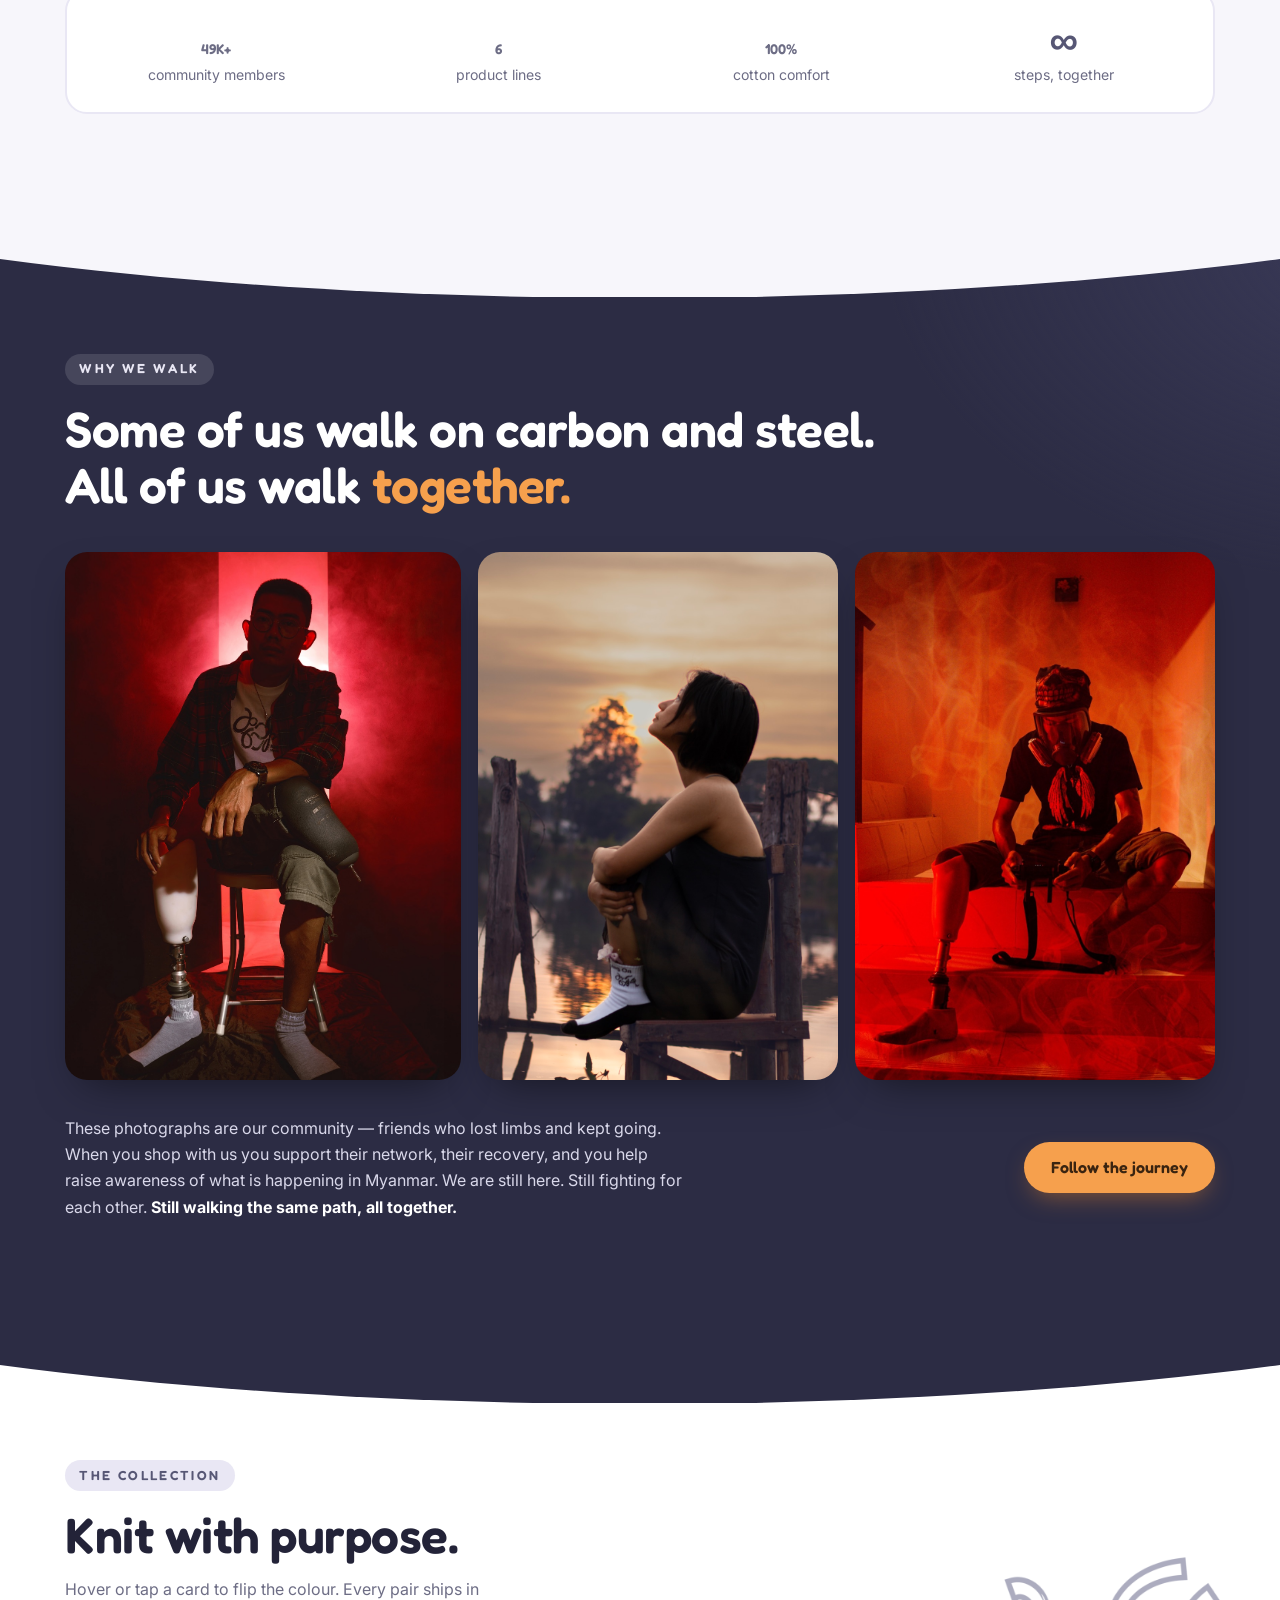
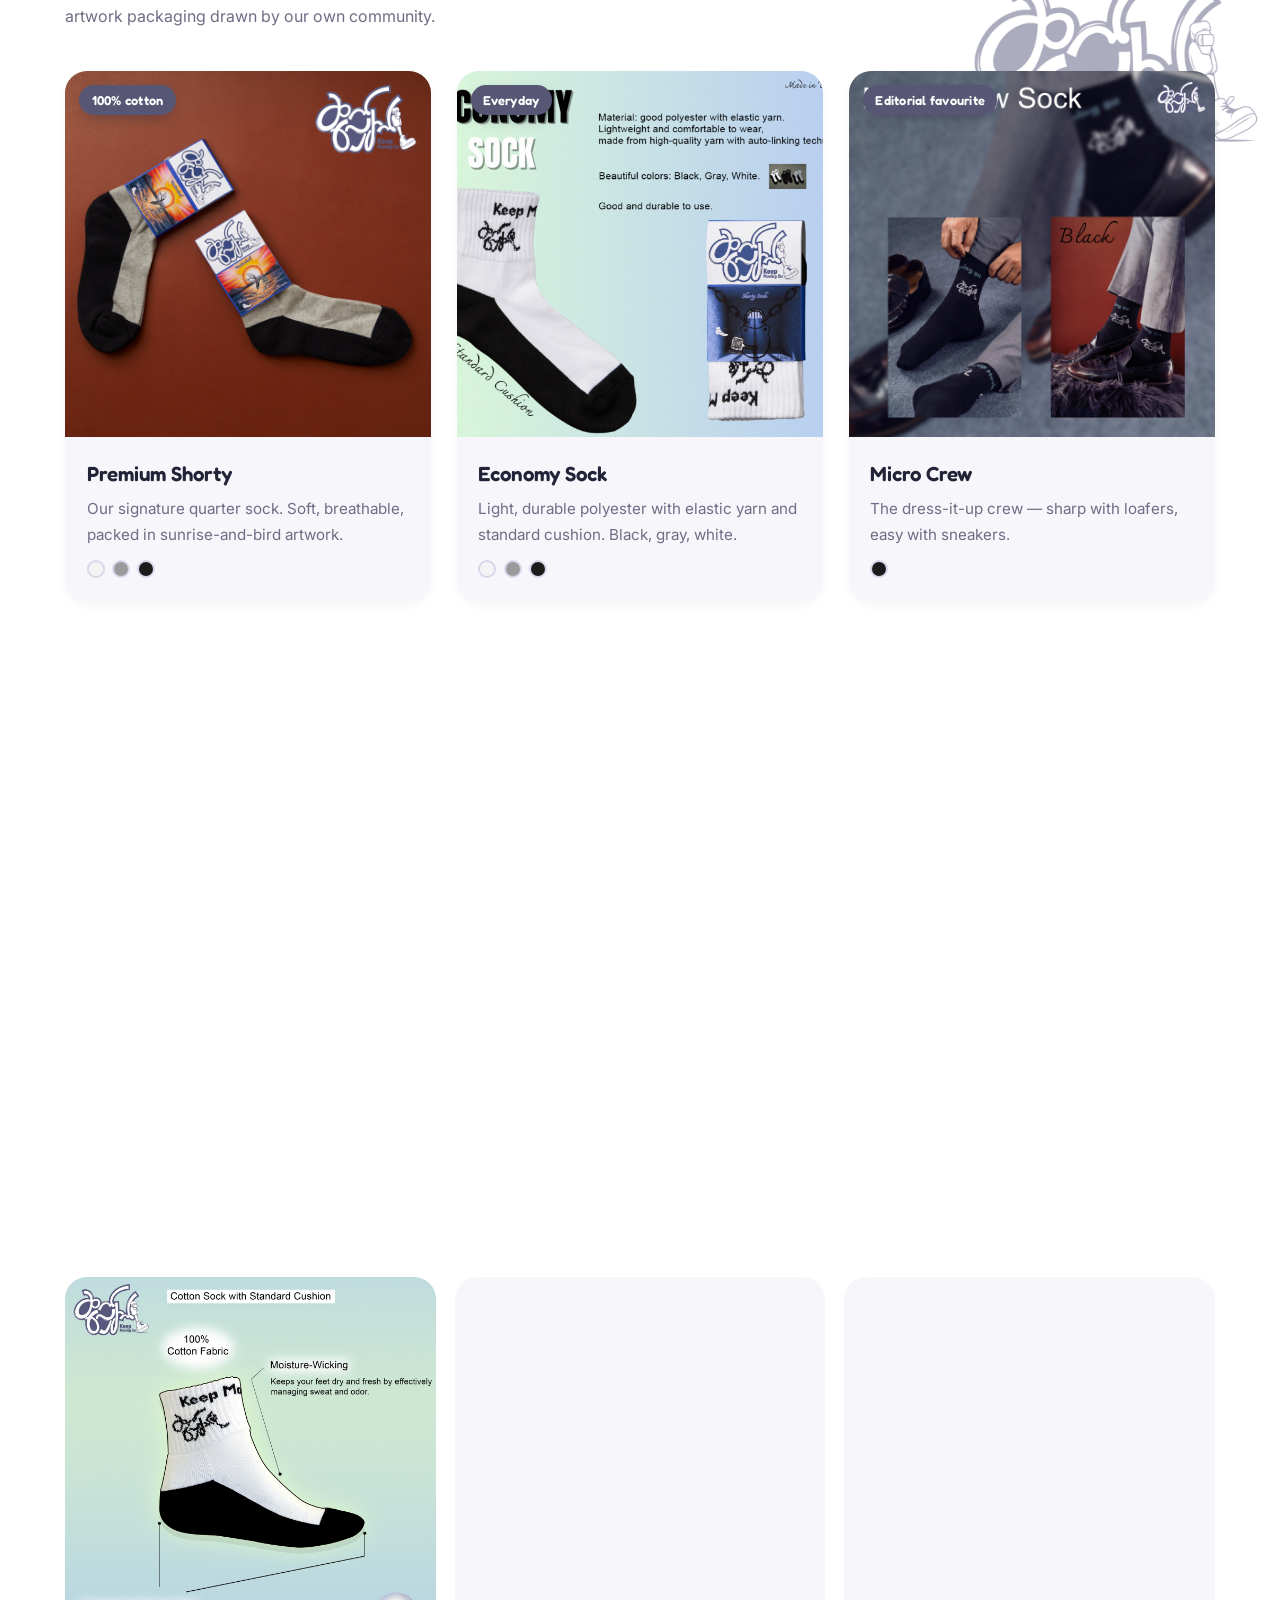
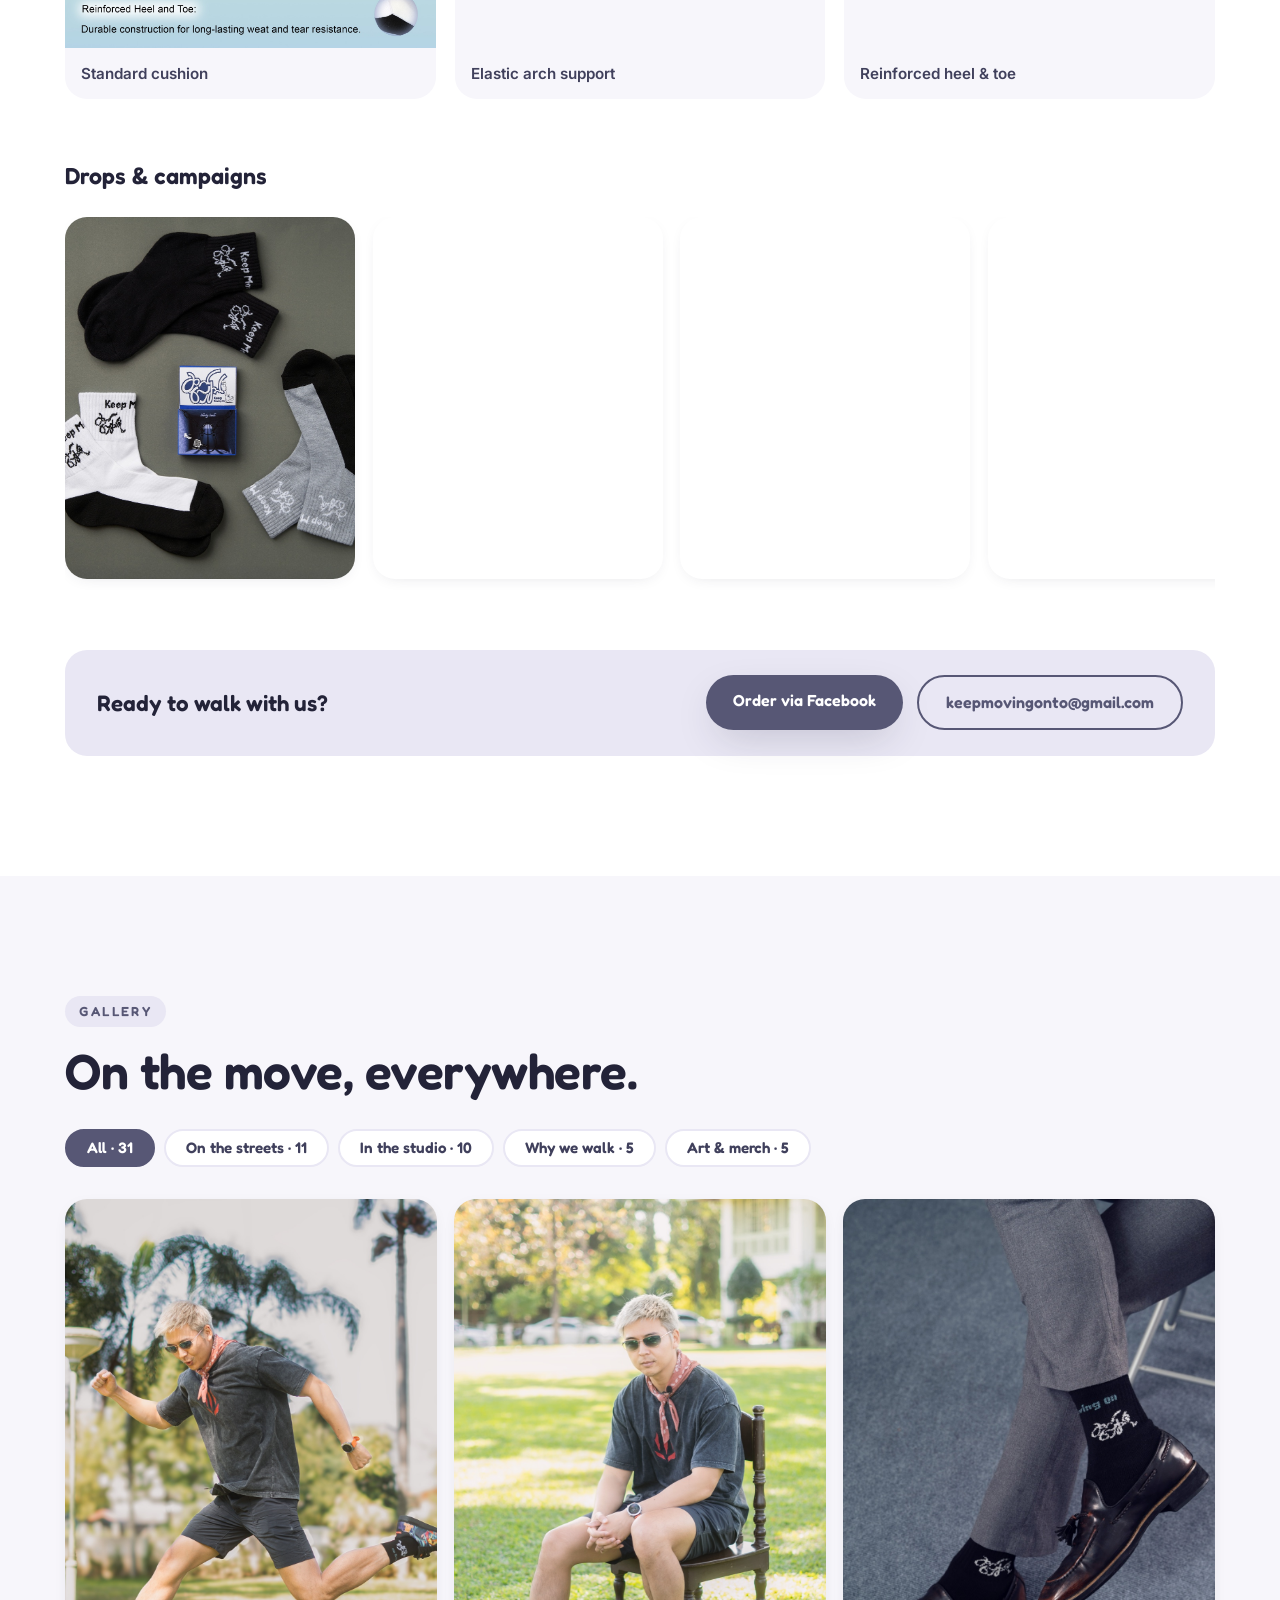
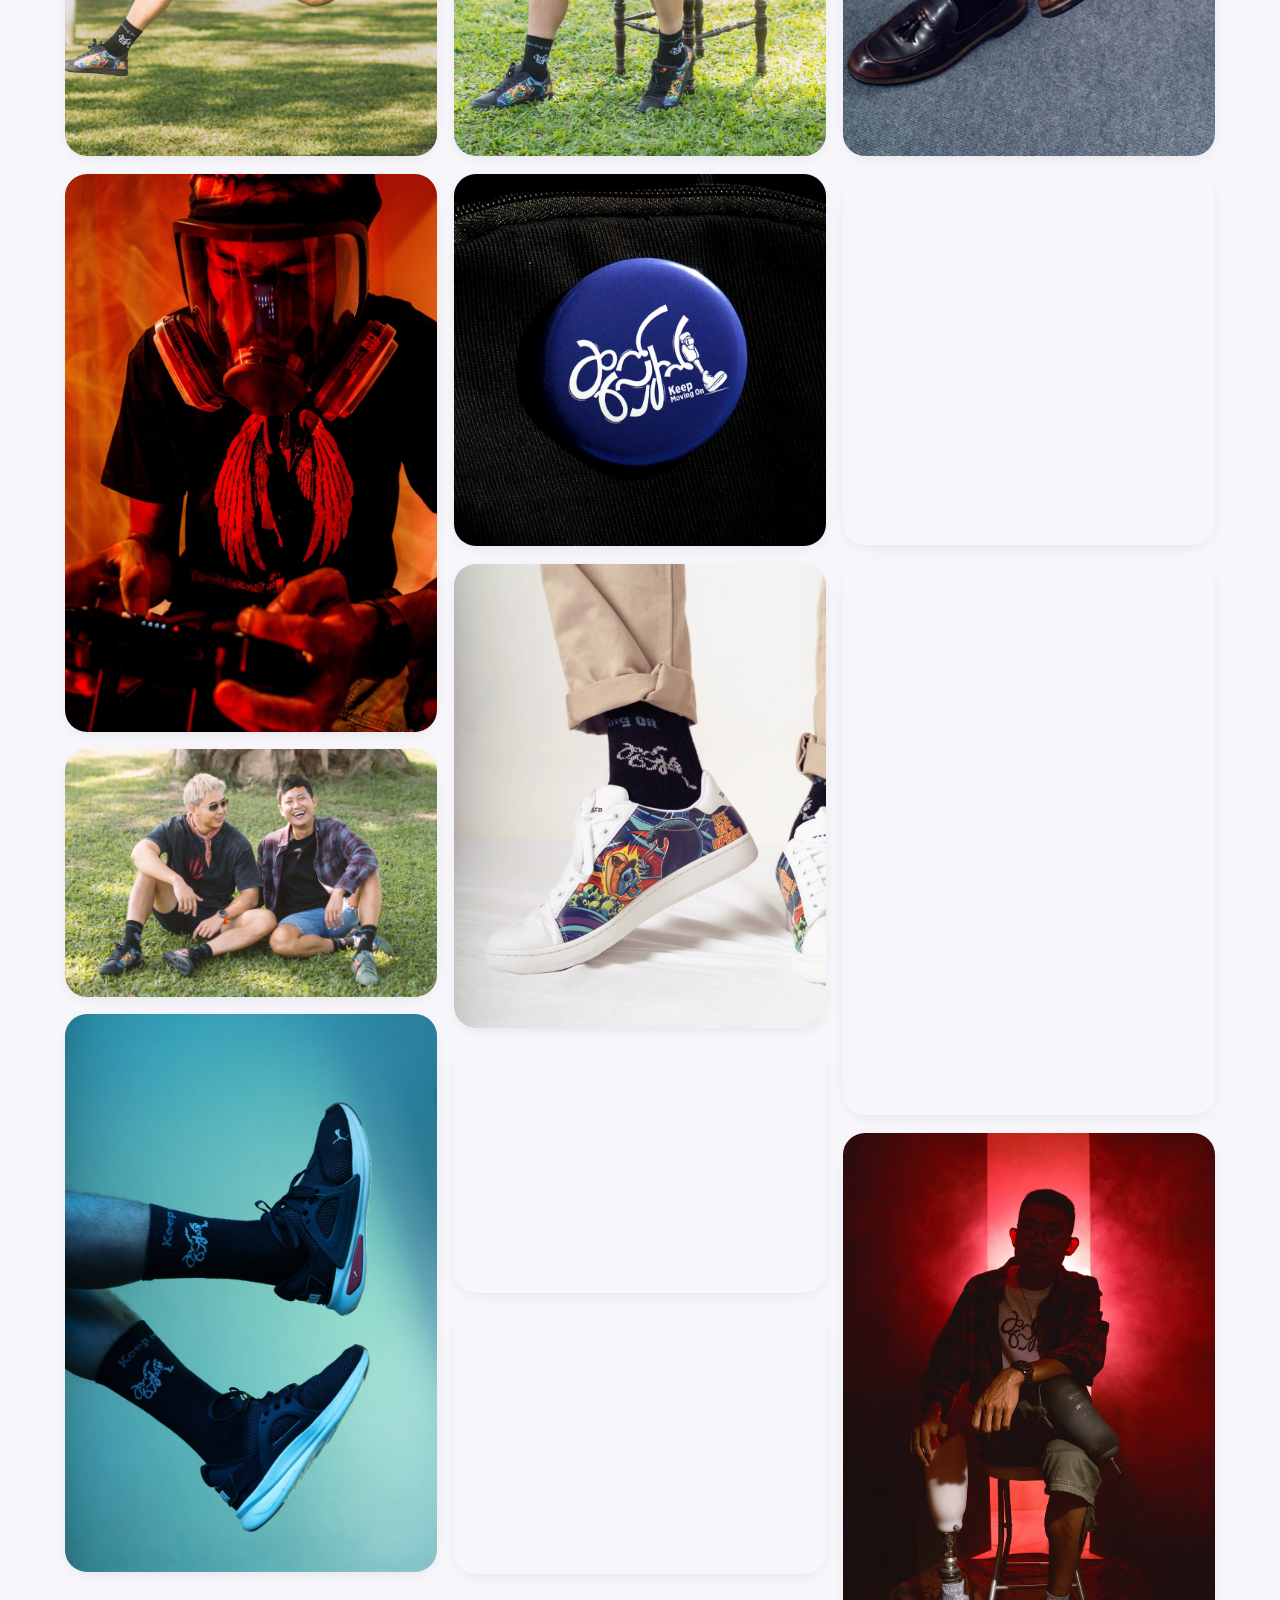
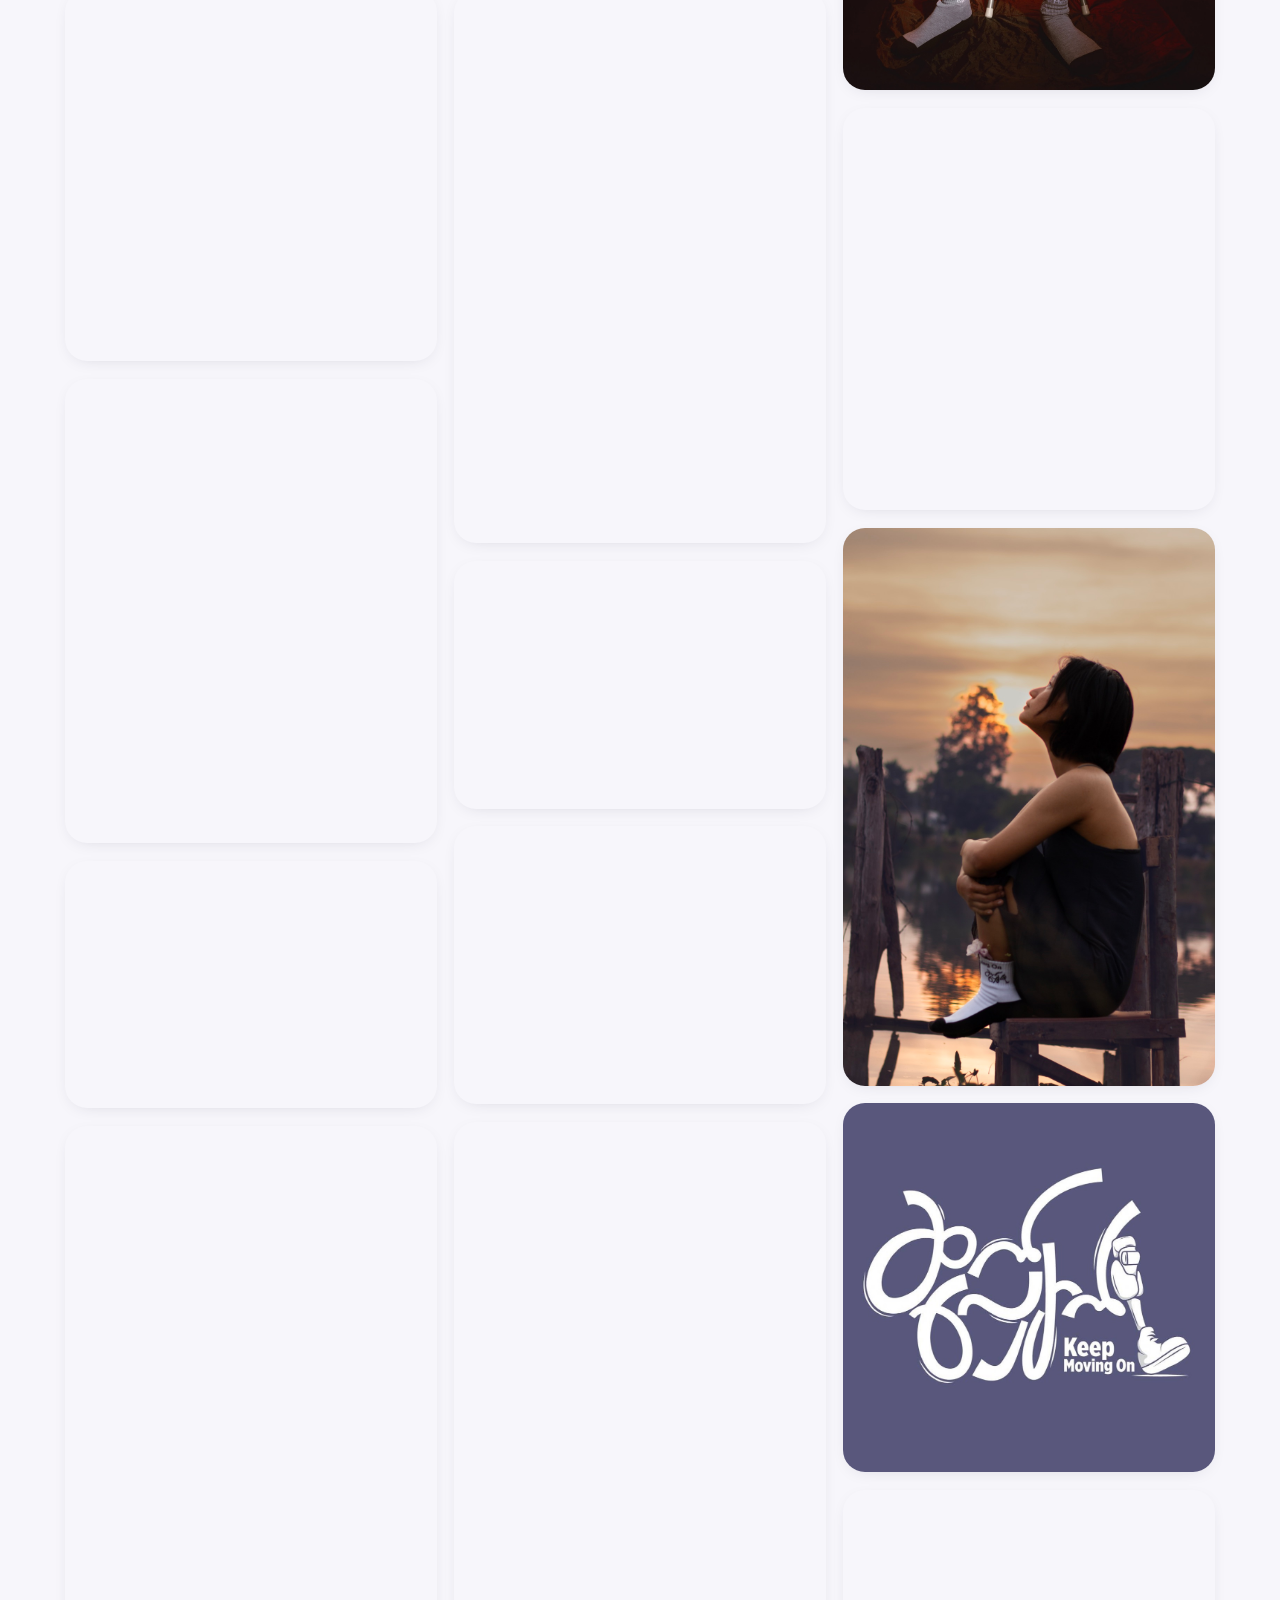
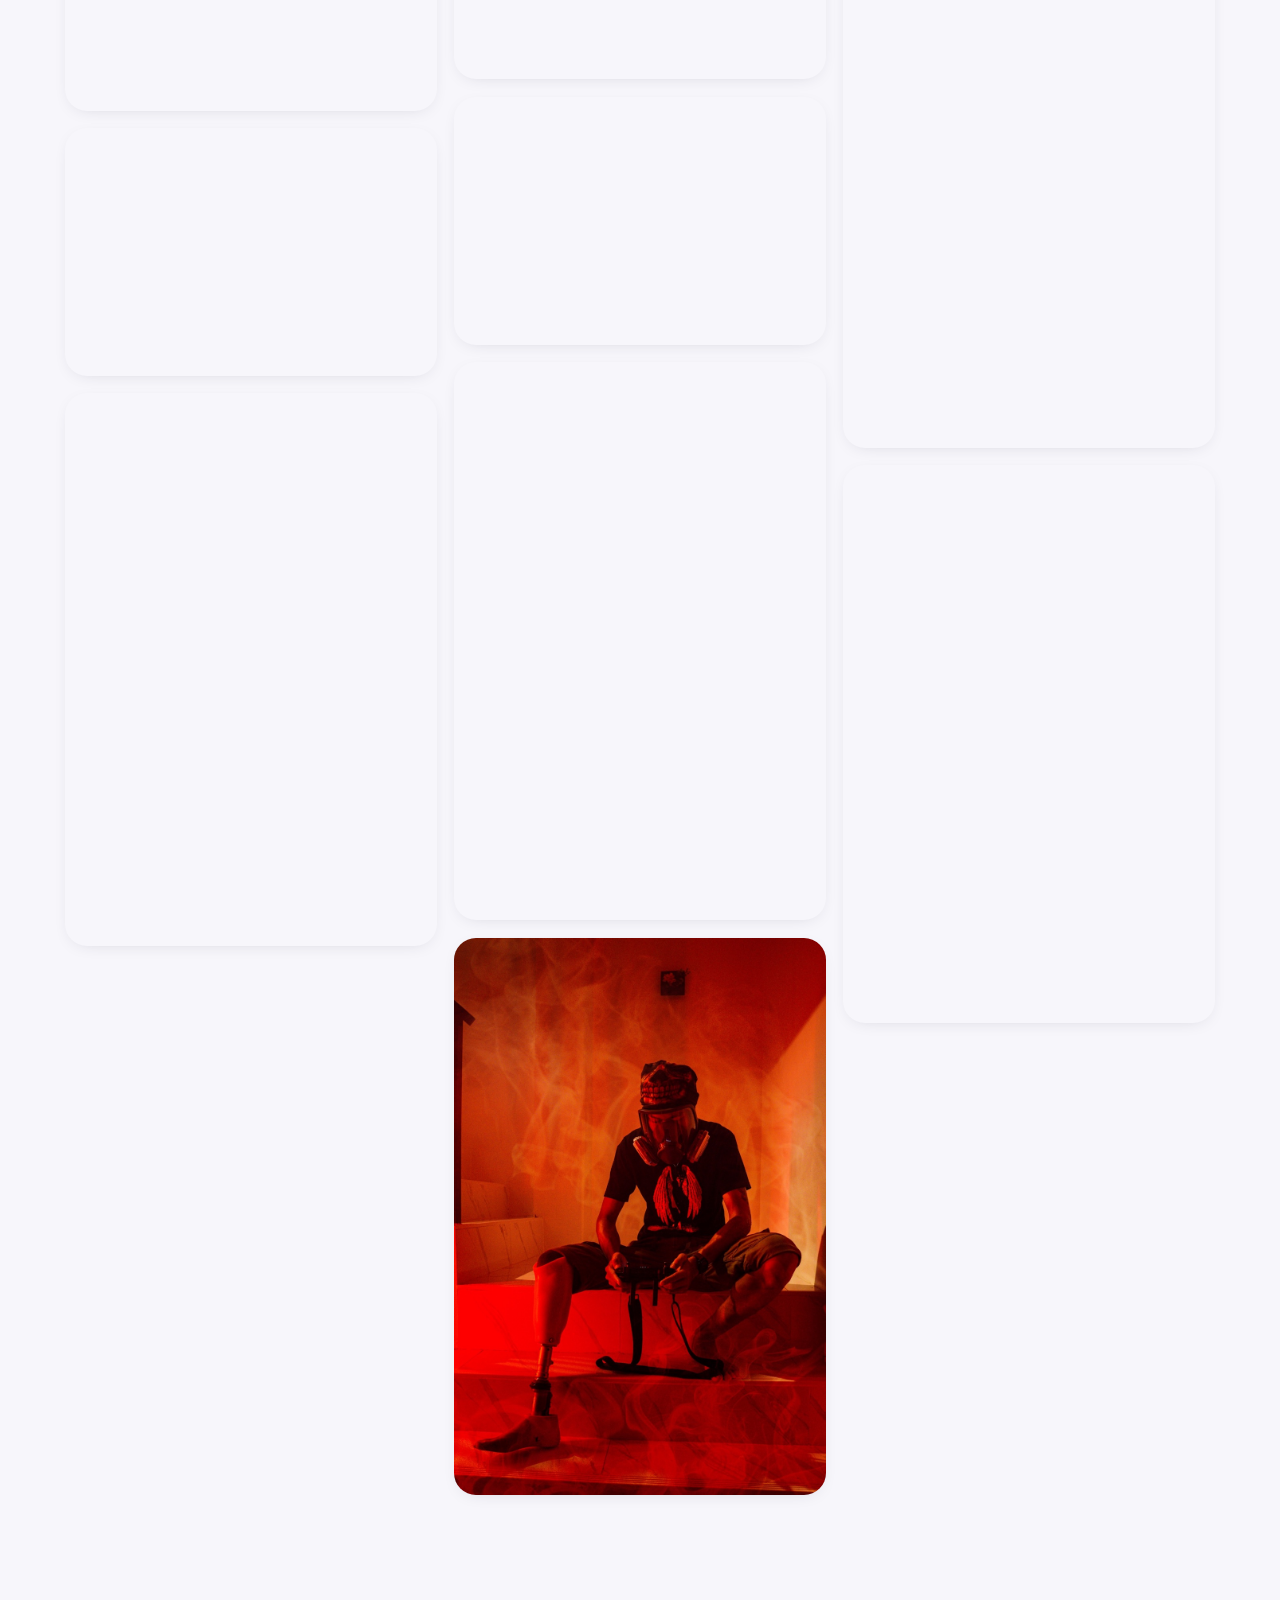
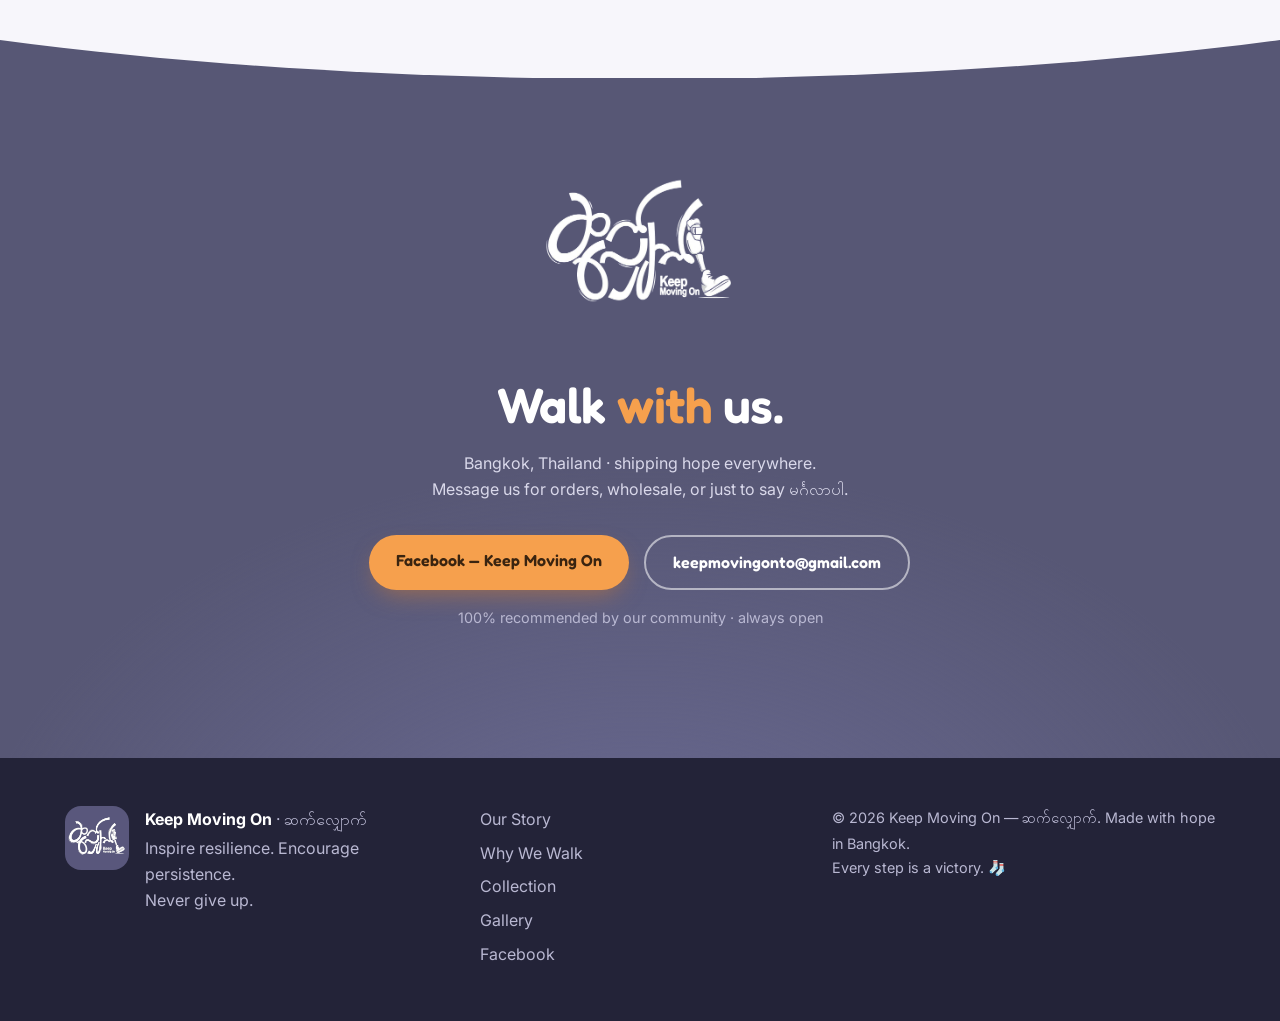
==== commit a7015824: "Align canonical/OG/sitemap URLs with apex domain satshout.com Co-Authored-By: Claude Fable 5 <norepl" ====
--- a/index.html
+++ b/index.html
@@ -9,18 +9,18 @@
   <meta name="author" content="Keep Moving On — ဆက်လျှောက်">
   <meta name="robots" content="index, follow, max-image-preview:large">
   <meta name="theme-color" content="#575775">
-  <link rel="canonical" href="https://www.satshout.com/">
+  <link rel="canonical" href="https://satshout.com/">
   <link rel="icon" type="image/png" href="favicon.png">
   <link rel="apple-touch-icon" href="apple-touch-icon.png">
 
   <!-- Open Graph (link thumbnails) -->
   <meta property="og:type" content="website">
   <meta property="og:site_name" content="Keep Moving On — ဆက်လျှောက်">
-  <meta property="og:url" content="https://www.satshout.com/">
+  <meta property="og:url" content="https://satshout.com/">
   <meta property="og:title" content="Keep Moving On — ဆက်လျှောက် | Socks That Walk Together">
   <meta property="og:description" content="Whatever life takes, we keep moving on. Cotton socks, tees & pins from Bangkok — every pair walks beside friends in Myanmar who lost limbs.">
-  <meta property="og:image" content="https://www.satshout.com/og.jpg">
-  <meta property="og:image:secure_url" content="https://www.satshout.com/og.jpg">
+  <meta property="og:image" content="https://satshout.com/og.jpg">
+  <meta property="og:image:secure_url" content="https://satshout.com/og.jpg">
   <meta property="og:image:type" content="image/jpeg">
   <meta property="og:image:width" content="1200">
   <meta property="og:image:height" content="800">
@@ -32,7 +32,7 @@
   <meta name="twitter:card" content="summary_large_image">
   <meta name="twitter:title" content="Keep Moving On — ဆက်လျှောက် | Socks That Walk Together">
   <meta name="twitter:description" content="Whatever life takes, we keep moving on. Every pair of socks walks beside friends in Myanmar who lost limbs.">
-  <meta name="twitter:image" content="https://www.satshout.com/og.jpg">
+  <meta name="twitter:image" content="https://satshout.com/og.jpg">
   <meta name="twitter:image:alt" content="Keep Moving On sock collection flat lay with artwork packaging">
 
   <link rel="preconnect" href="https://fonts.googleapis.com">
@@ -47,12 +47,12 @@
     "@graph": [
       {
         "@type": "Organization",
-        "@id": "https://www.satshout.com/#org",
+        "@id": "https://satshout.com/#org",
         "name": "Keep Moving On",
         "alternateName": "ဆက်လျှောက်",
-        "url": "https://www.satshout.com/",
-        "logo": "https://www.satshout.com/assets/logo/logo-card.jpg",
-        "image": "https://www.satshout.com/og.jpg",
+        "url": "https://satshout.com/",
+        "logo": "https://satshout.com/assets/logo/logo-card.jpg",
+        "image": "https://satshout.com/og.jpg",
         "email": "keepmovingonto@gmail.com",
         "description": "Community brand from Bangkok walking beside friends in Myanmar who lost limbs to conflict-related injuries. Every pair of socks supports their next step.",
         "address": { "@type": "PostalAddress", "addressLocality": "Bangkok", "addressCountry": "TH" },
@@ -60,22 +60,22 @@
       },
       {
         "@type": "WebSite",
-        "@id": "https://www.satshout.com/#site",
-        "url": "https://www.satshout.com/",
+        "@id": "https://satshout.com/#site",
+        "url": "https://satshout.com/",
         "name": "Keep Moving On — ဆက်လျှောက်",
-        "publisher": { "@id": "https://www.satshout.com/#org" },
+        "publisher": { "@id": "https://satshout.com/#org" },
         "inLanguage": [ "en", "my" ]
       },
       {
         "@type": "ItemList",
         "name": "Keep Moving On Collection",
         "itemListElement": [
-          { "@type": "Product", "position": 1, "name": "Premium Shorty Sock", "image": "https://www.satshout.com/assets/products/shorty-white.jpg", "description": "100% cotton quarter sock in black, gray and white, packed in sunrise artwork packaging.", "brand": { "@id": "https://www.satshout.com/#org" } },
-          { "@type": "Product", "position": 2, "name": "Economy Sock", "image": "https://www.satshout.com/assets/products/economy-white.jpg", "description": "Lightweight everyday polyester sock with elastic yarn and standard cushion. Black, gray, white.", "brand": { "@id": "https://www.satshout.com/#org" } },
-          { "@type": "Product", "position": 3, "name": "Micro Crew Sock", "image": "https://www.satshout.com/assets/products/micro-crew.jpg", "description": "Dress-friendly black crew sock with reinforced heel and toe.", "brand": { "@id": "https://www.satshout.com/#org" } },
-          { "@type": "Product", "position": 4, "name": "Mid-Calf Crew Sock", "image": "https://www.satshout.com/assets/products/midcalf-crew.jpg", "description": "Full-coverage crew sock built for the long walk.", "brand": { "@id": "https://www.satshout.com/#org" } },
-          { "@type": "Product", "position": 5, "name": "Premium Kid's Sock", "image": "https://www.satshout.com/assets/products/kids-flatlay.jpg", "description": "100% cotton kid's sock with mesh cooling and an anti-slip sole shaped like the walking-legs logo. Sizes SS–L.", "brand": { "@id": "https://www.satshout.com/#org" } },
-          { "@type": "Product", "position": 6, "name": "Logo Tees & Pins", "image": "https://www.satshout.com/assets/products/tee-mockup.jpg", "description": "Keep Moving On logo t-shirts (S–2XL), badge pins and community artwork.", "brand": { "@id": "https://www.satshout.com/#org" } }
+          { "@type": "Product", "position": 1, "name": "Premium Shorty Sock", "image": "https://satshout.com/assets/products/shorty-white.jpg", "description": "100% cotton quarter sock in black, gray and white, packed in sunrise artwork packaging.", "brand": { "@id": "https://satshout.com/#org" } },
+          { "@type": "Product", "position": 2, "name": "Economy Sock", "image": "https://satshout.com/assets/products/economy-white.jpg", "description": "Lightweight everyday polyester sock with elastic yarn and standard cushion. Black, gray, white.", "brand": { "@id": "https://satshout.com/#org" } },
+          { "@type": "Product", "position": 3, "name": "Micro Crew Sock", "image": "https://satshout.com/assets/products/micro-crew.jpg", "description": "Dress-friendly black crew sock with reinforced heel and toe.", "brand": { "@id": "https://satshout.com/#org" } },
+          { "@type": "Product", "position": 4, "name": "Mid-Calf Crew Sock", "image": "https://satshout.com/assets/products/midcalf-crew.jpg", "description": "Full-coverage crew sock built for the long walk.", "brand": { "@id": "https://satshout.com/#org" } },
+          { "@type": "Product", "position": 5, "name": "Premium Kid's Sock", "image": "https://satshout.com/assets/products/kids-flatlay.jpg", "description": "100% cotton kid's sock with mesh cooling and an anti-slip sole shaped like the walking-legs logo. Sizes SS–L.", "brand": { "@id": "https://satshout.com/#org" } },
+          { "@type": "Product", "position": 6, "name": "Logo Tees & Pins", "image": "https://satshout.com/assets/products/tee-mockup.jpg", "description": "Keep Moving On logo t-shirts (S–2XL), badge pins and community artwork.", "brand": { "@id": "https://satshout.com/#org" } }
         ]
       }
     ]
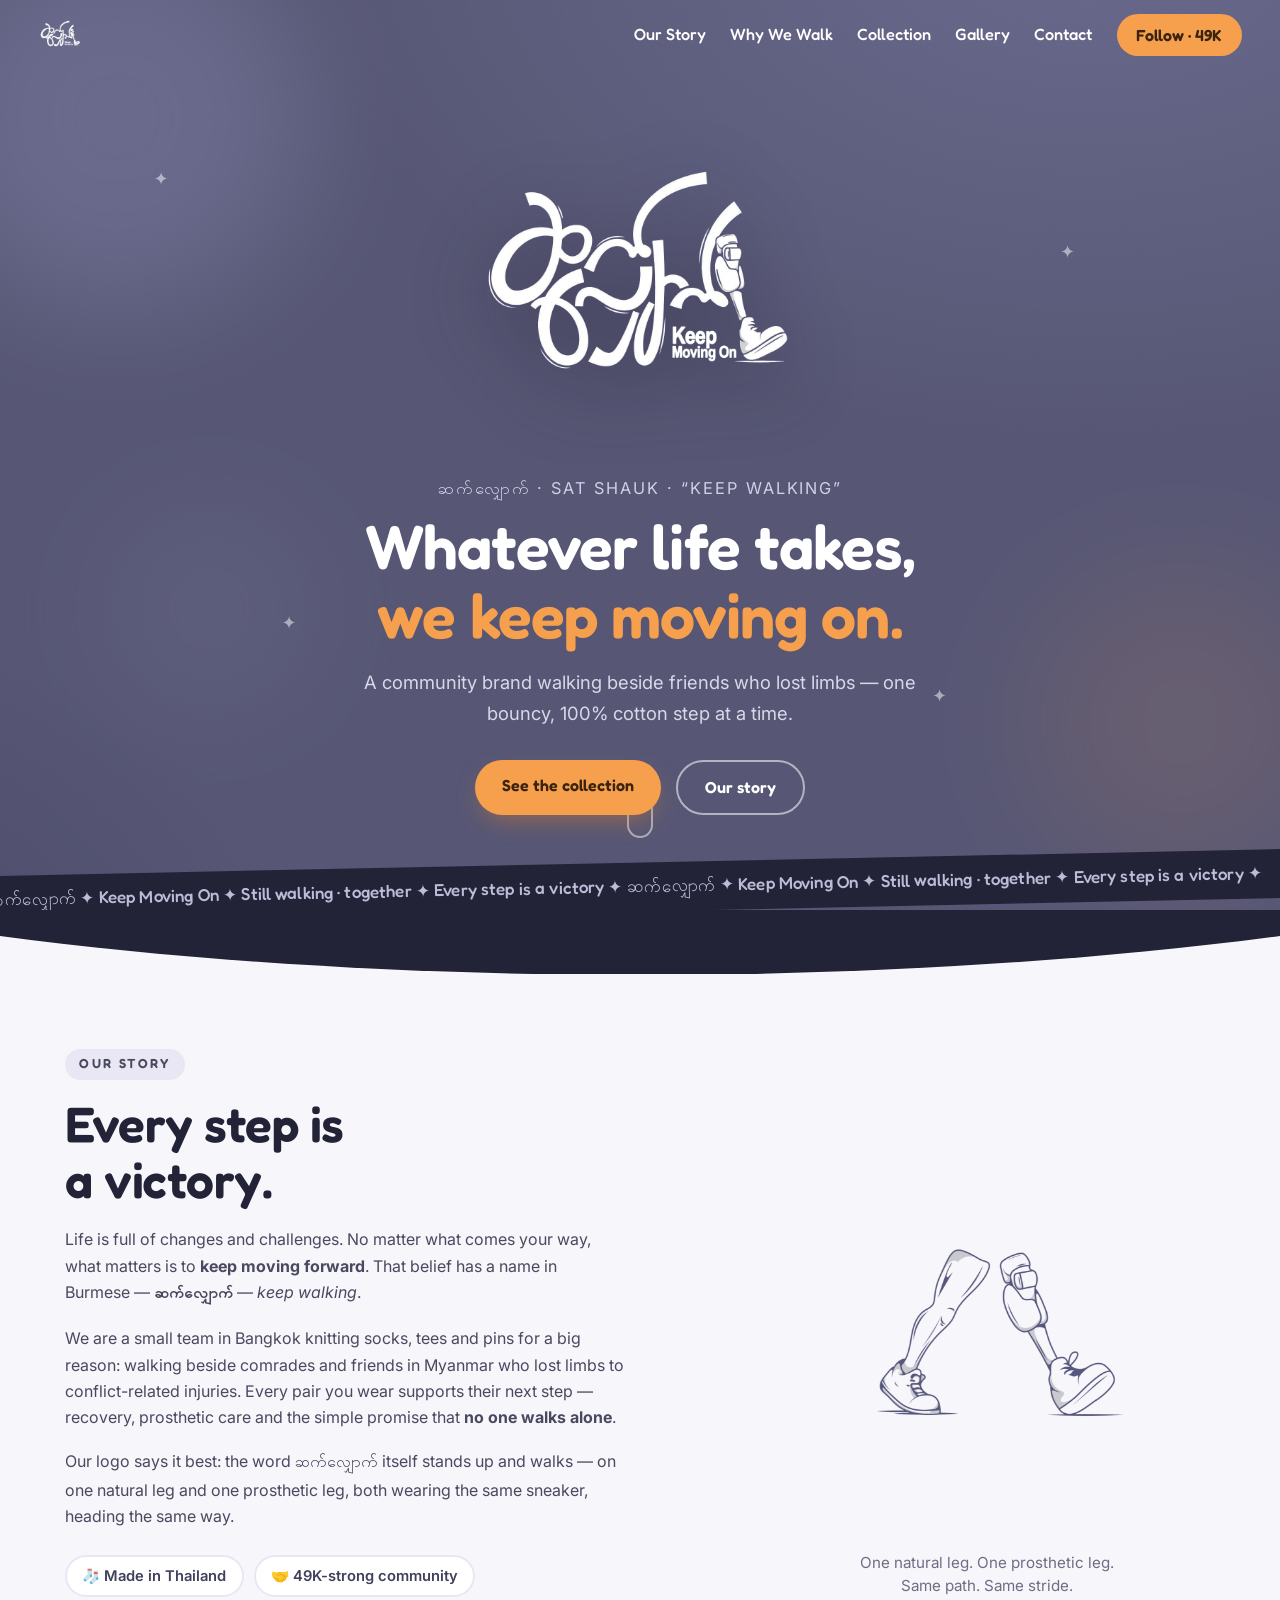
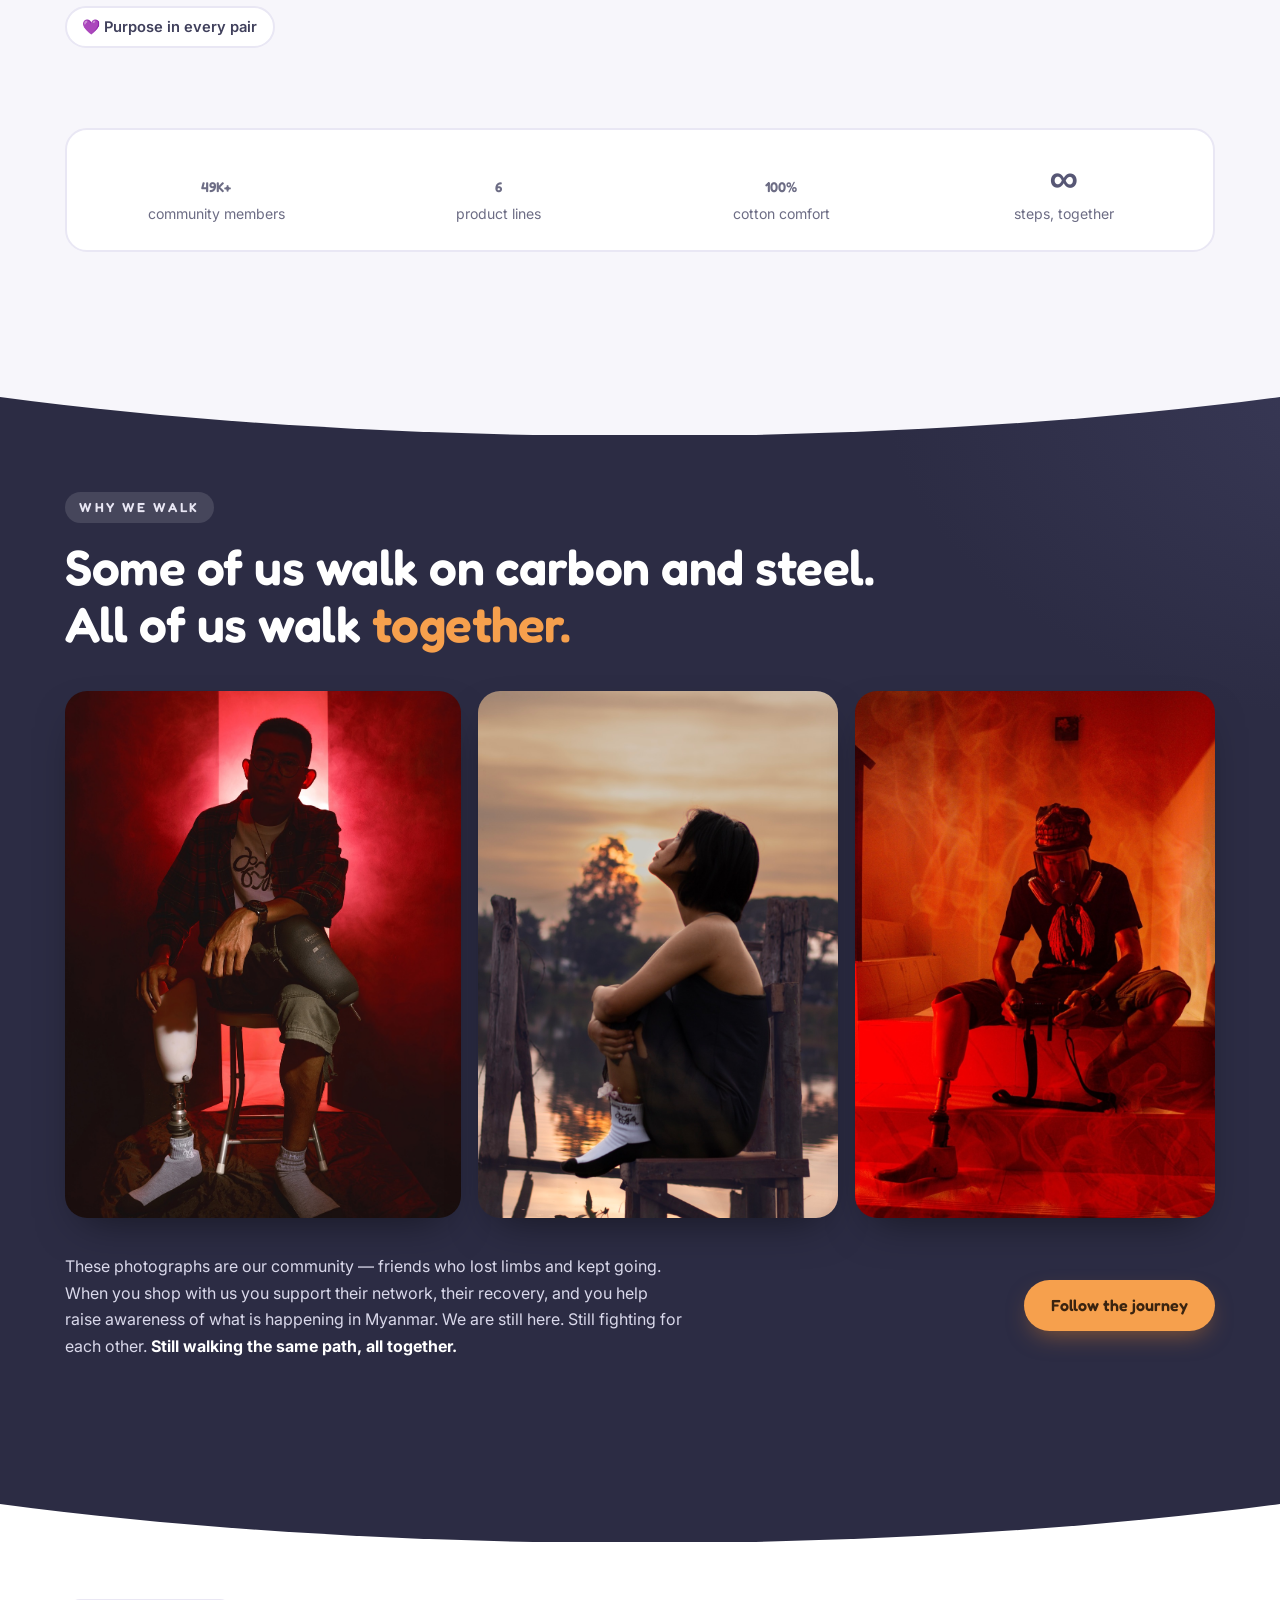
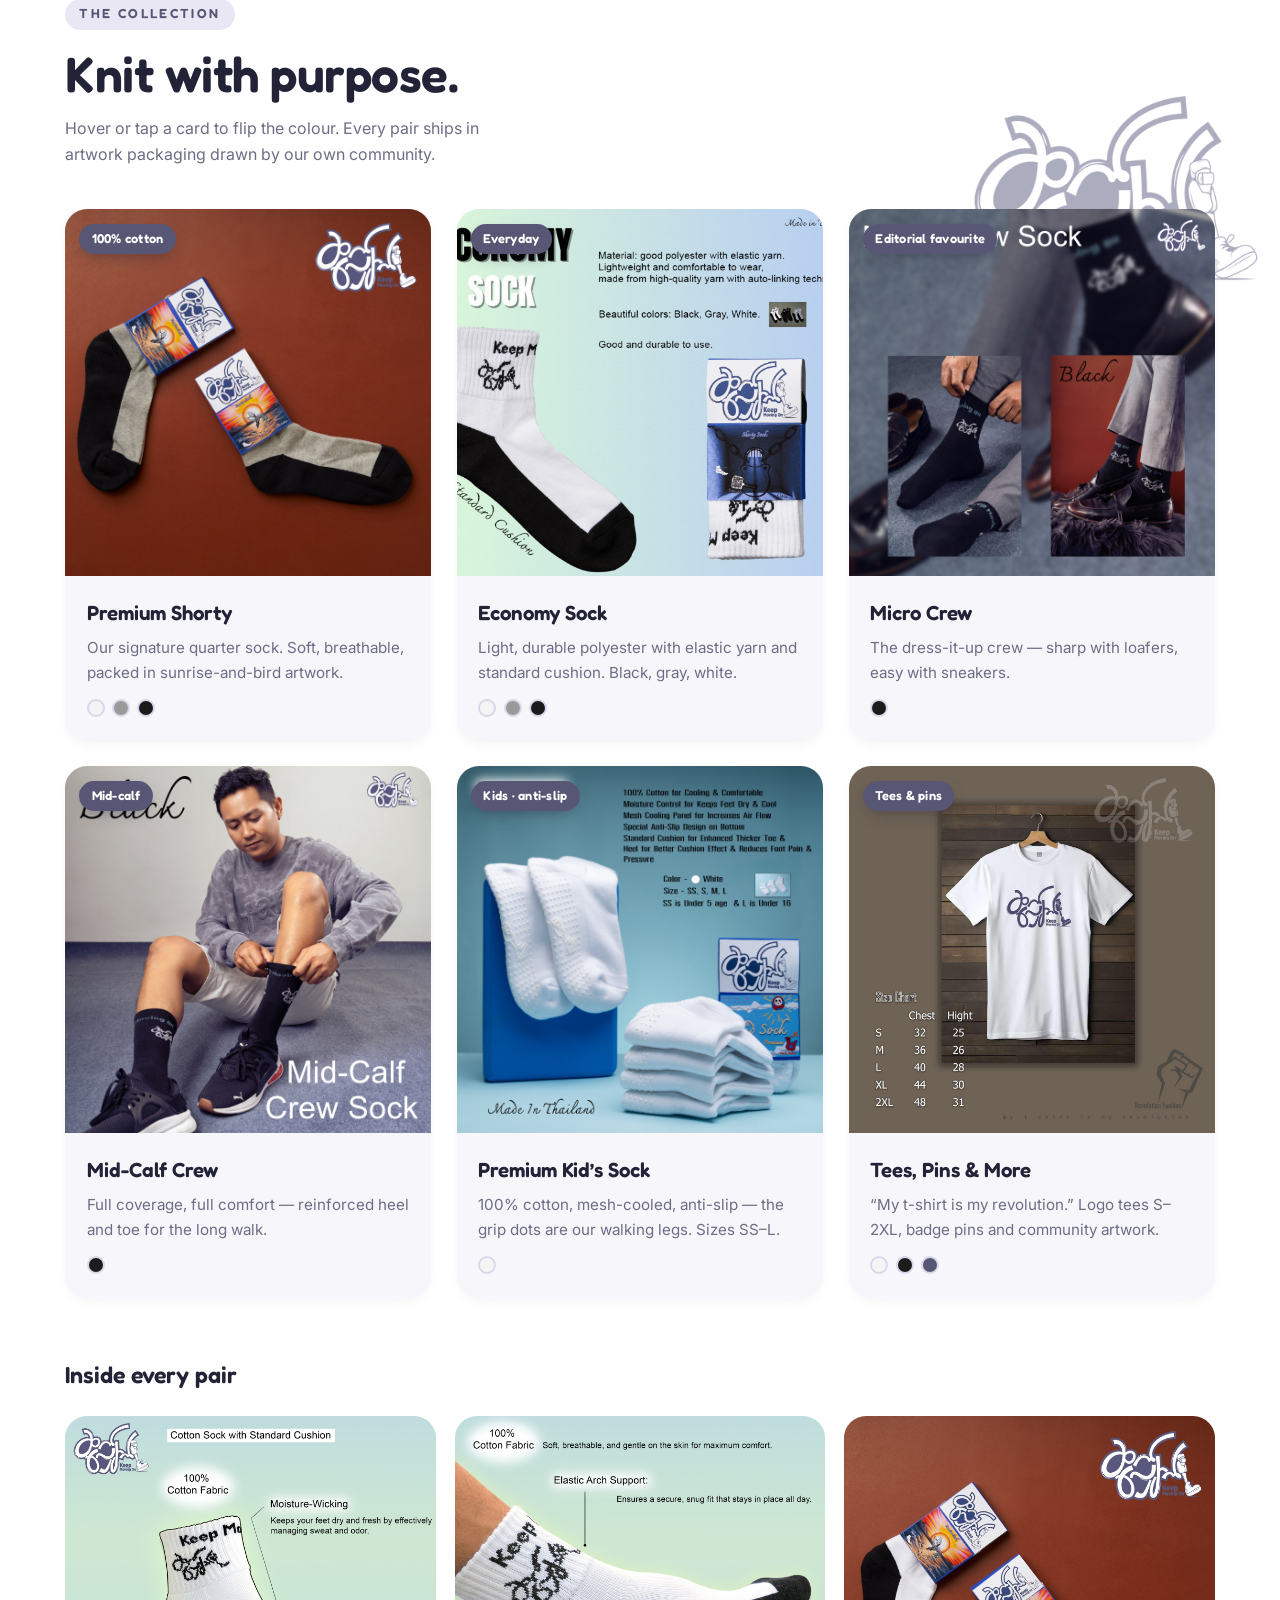
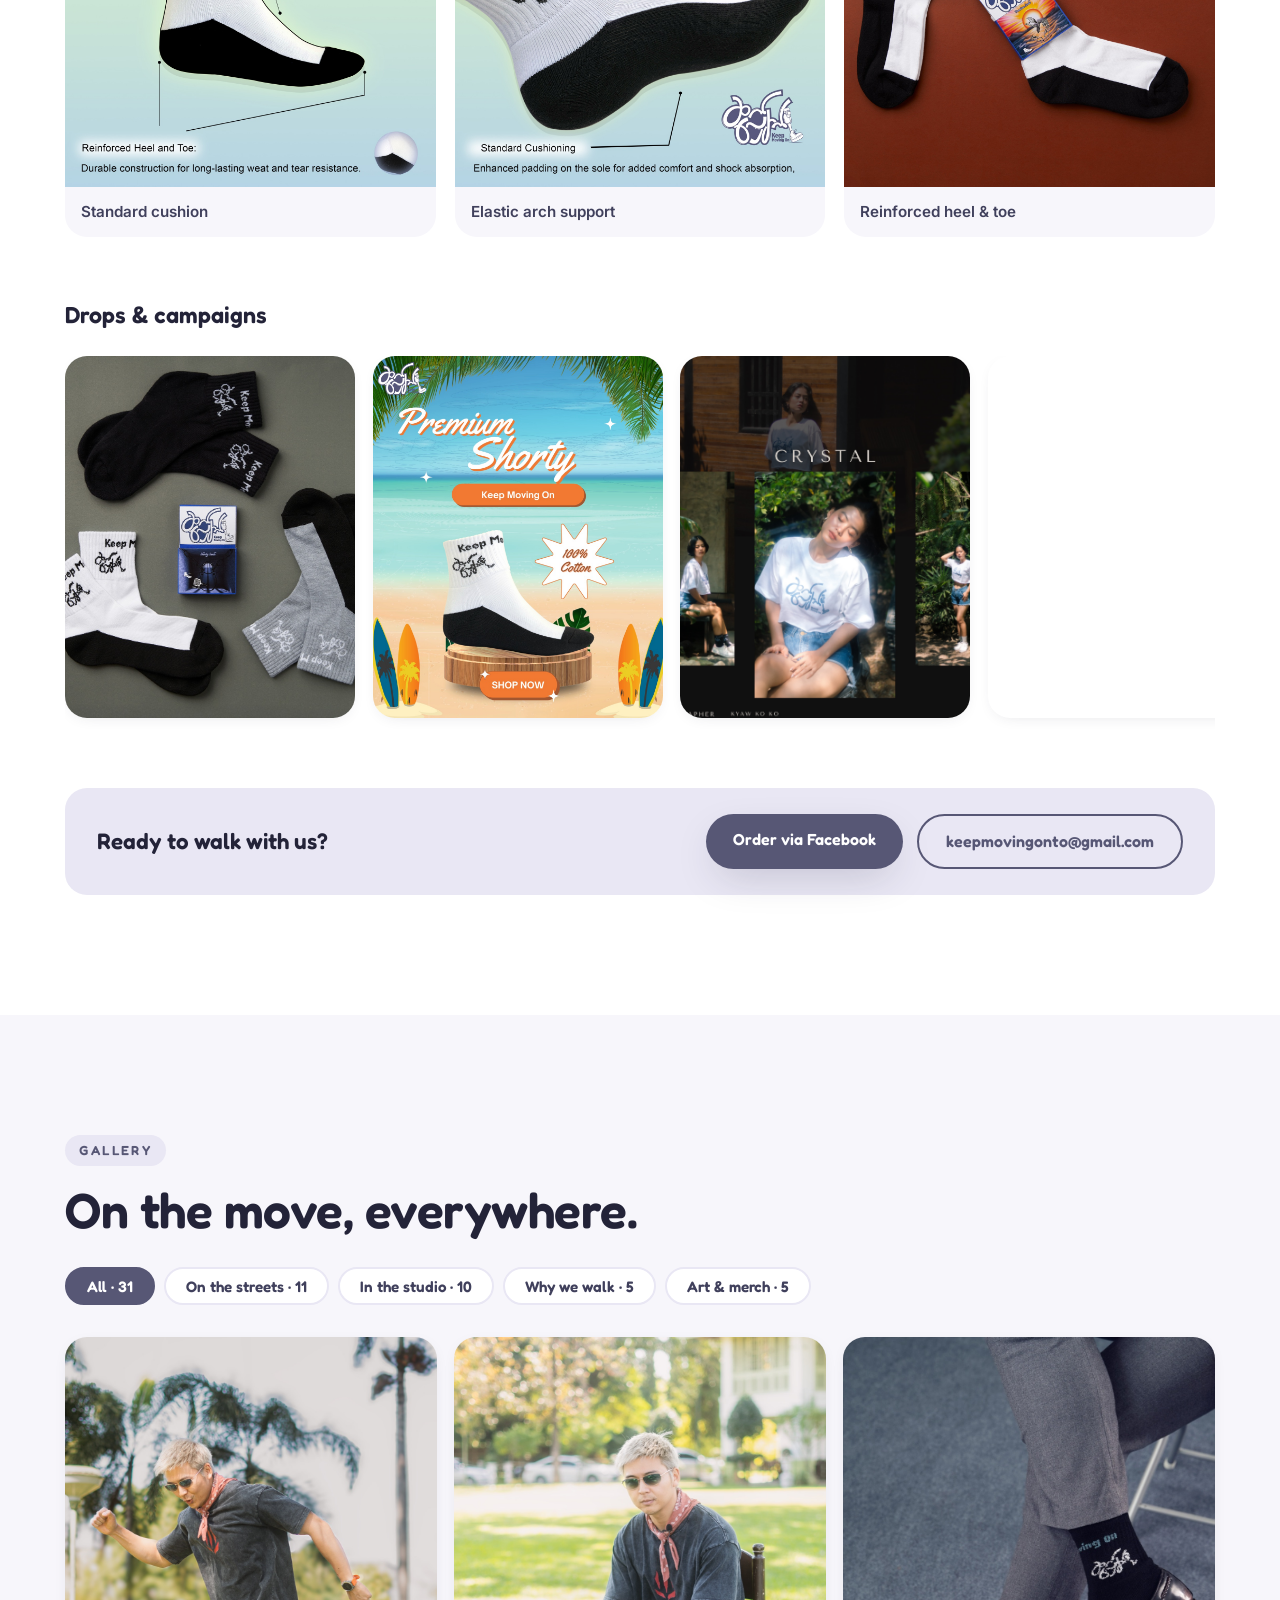
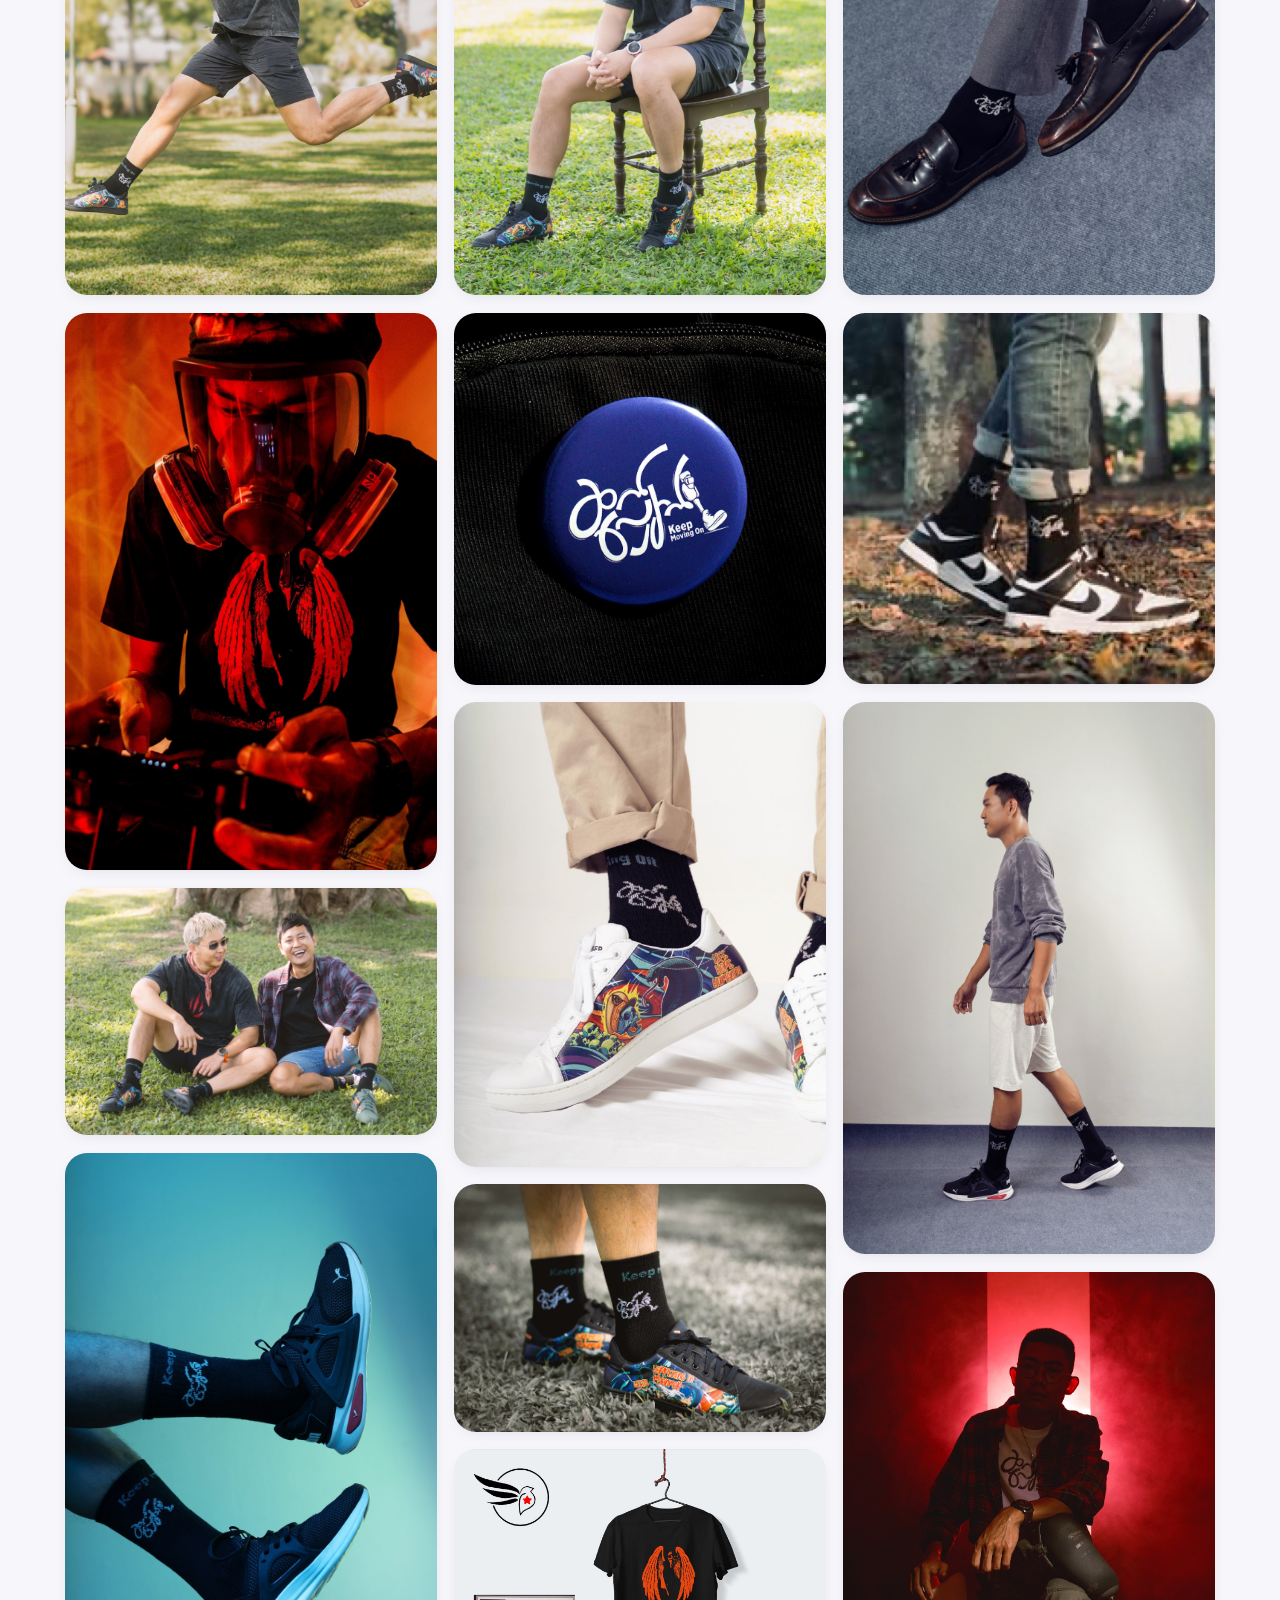
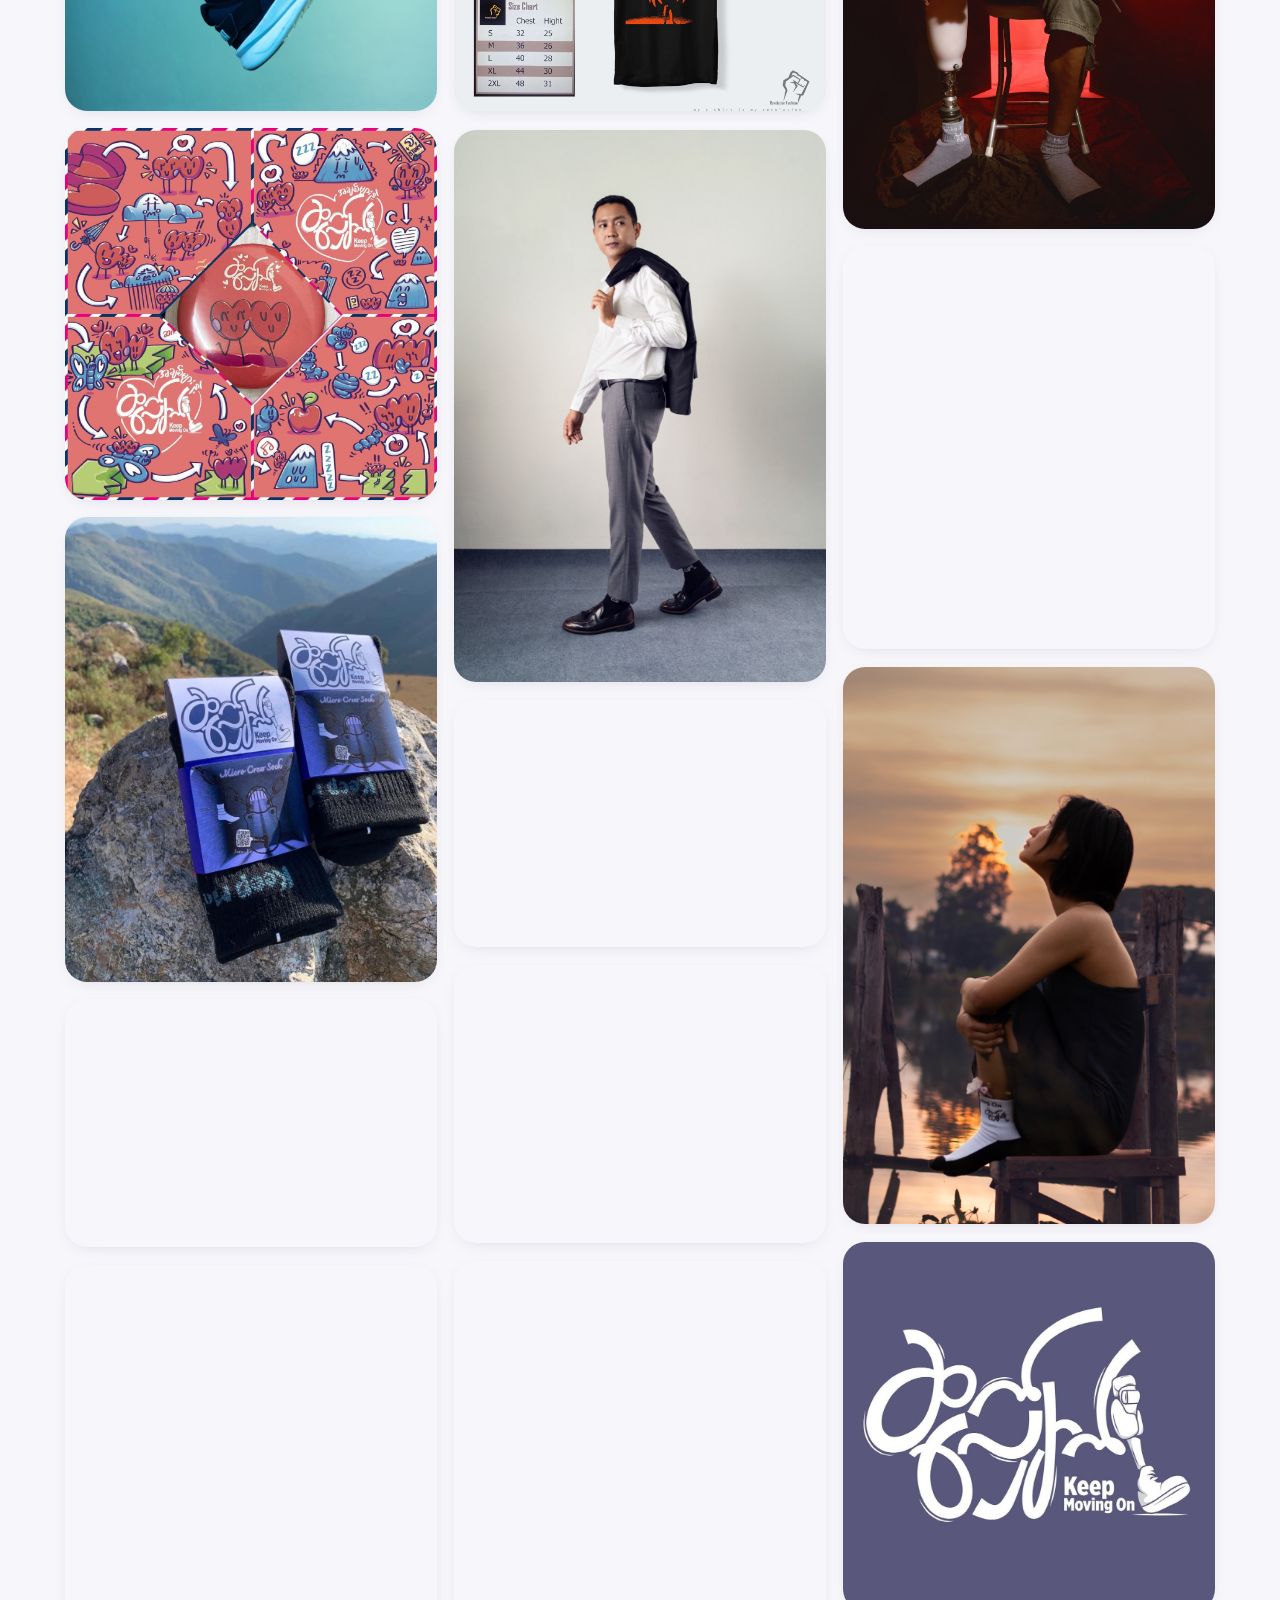
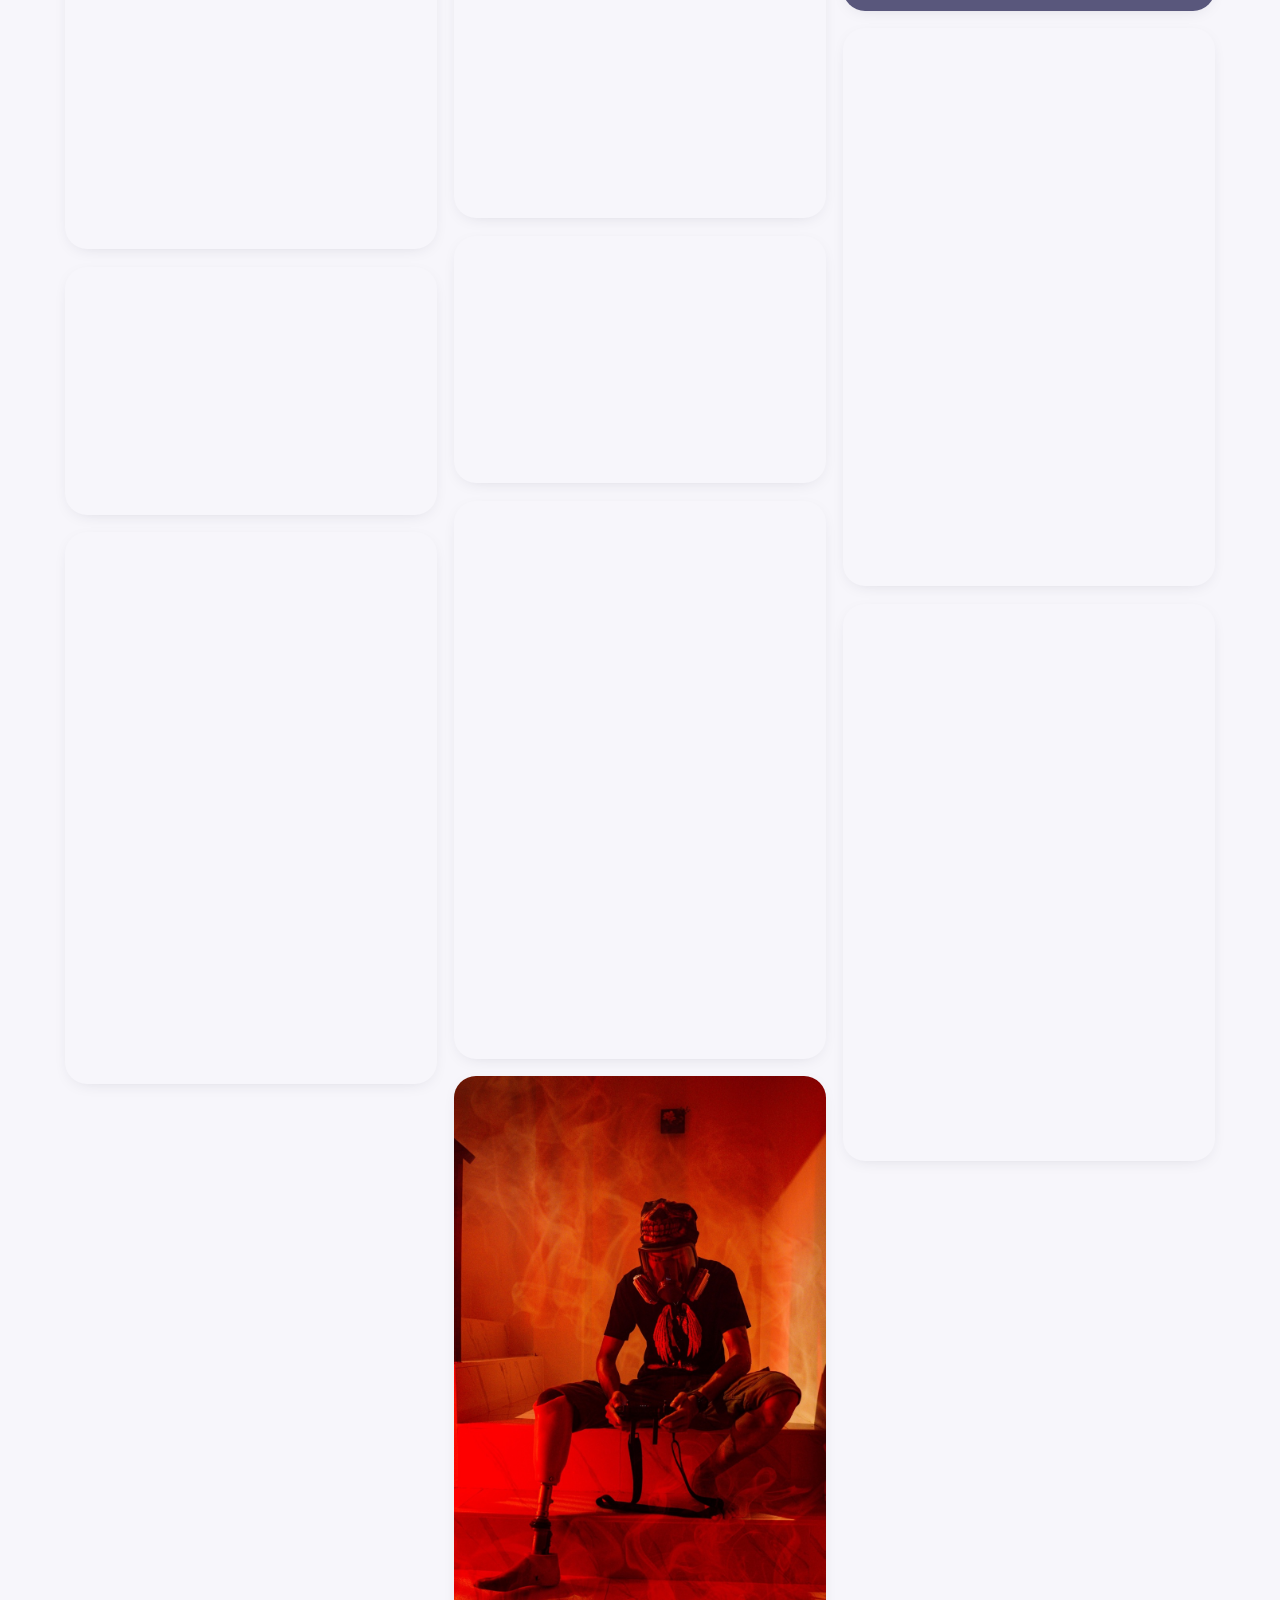
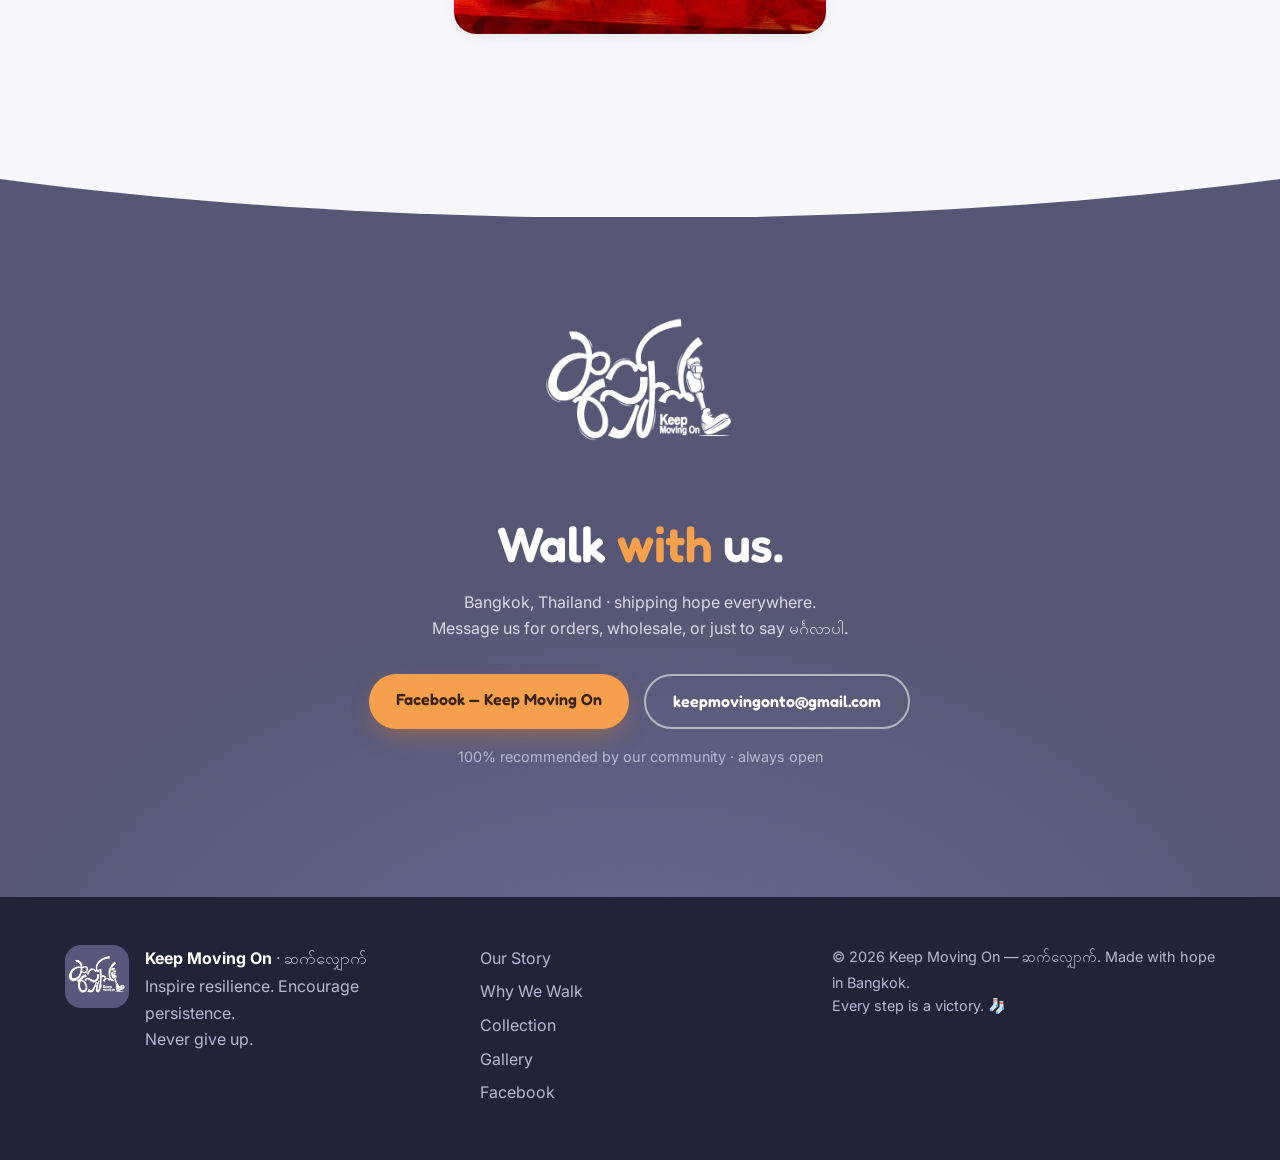
==== commit 7a4ae312: "Fix stretched hero/legs images; add velocity smooth-scrolling - img reset now keeps aspect ratio (he" ====
--- a/index.html
+++ b/index.html
@@ -38,7 +38,7 @@
   <link rel="preconnect" href="https://fonts.googleapis.com">
   <link rel="preconnect" href="https://fonts.gstatic.com" crossorigin>
   <link href="https://fonts.googleapis.com/css2?family=Fredoka:wght@400;500;600;700&family=Inter:wght@400;500;600&family=Padauk:wght@400;700&display=swap" rel="stylesheet">
-  <link rel="stylesheet" href="css/style.css">
+  <link rel="stylesheet" href="css/style.css?v=3">
 
   <!-- Structured data -->
   <script type="application/ld+json">
@@ -529,6 +529,6 @@
 
   <button class="totop" id="toTop" aria-label="Back to top">↑</button>
 
-  <script src="js/main.js"></script>
+  <script src="js/main.js?v=3"></script>
 </body>
 </html>
--- a/css/style.css
+++ b/css/style.css
@@ -34,7 +34,7 @@
   overflow-x: hidden;
 }
 
-img { max-width: 100%; display: block; }
+img { max-width: 100%; height: auto; display: block; }
 
 h1, h2, h3, .btn, .filter, .badge, .eyebrow, .nav-links a, .nav-cta {
   font-family: "Fredoka", "Padauk", system-ui, sans-serif;
@@ -241,6 +241,7 @@
 .hero-inner { text-align: center; max-width: 780px; position: relative; z-index: 1; }
 .hero-logo {
   width: min(64vw, 340px);
+  height: auto;
   margin-inline: auto;
   filter: drop-shadow(0 18px 40px rgba(20, 20, 40, .45));
 }
@@ -315,7 +316,7 @@
 .chips li:hover { transform: translateY(-4px) rotate(-1.5deg); border-color: var(--sun); }
 .story-art { text-align: center; }
 .story-art .legs {
-  width: min(70vw, 420px); margin-inline: auto;
+  width: min(70vw, 420px); height: auto; margin-inline: auto;
   mix-blend-mode: multiply;
   animation: stride 6s infinite var(--ease);
 }
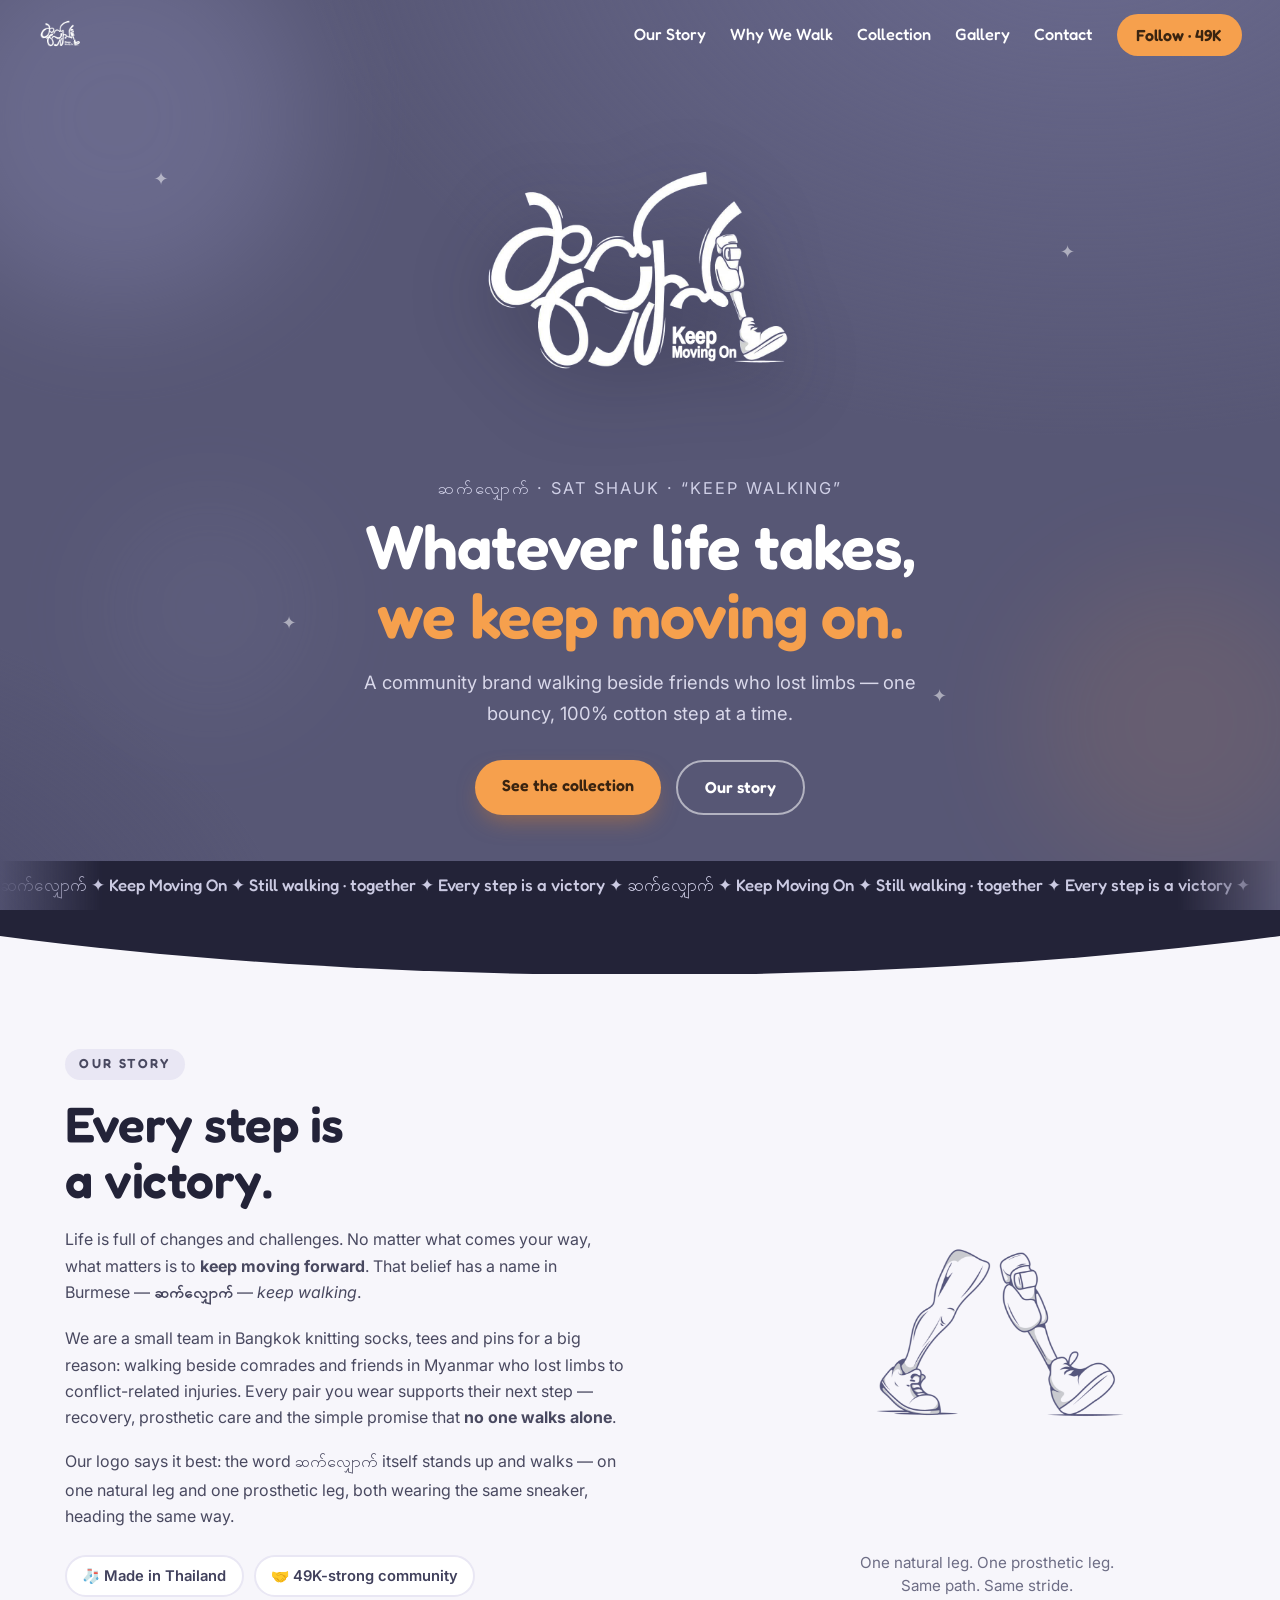
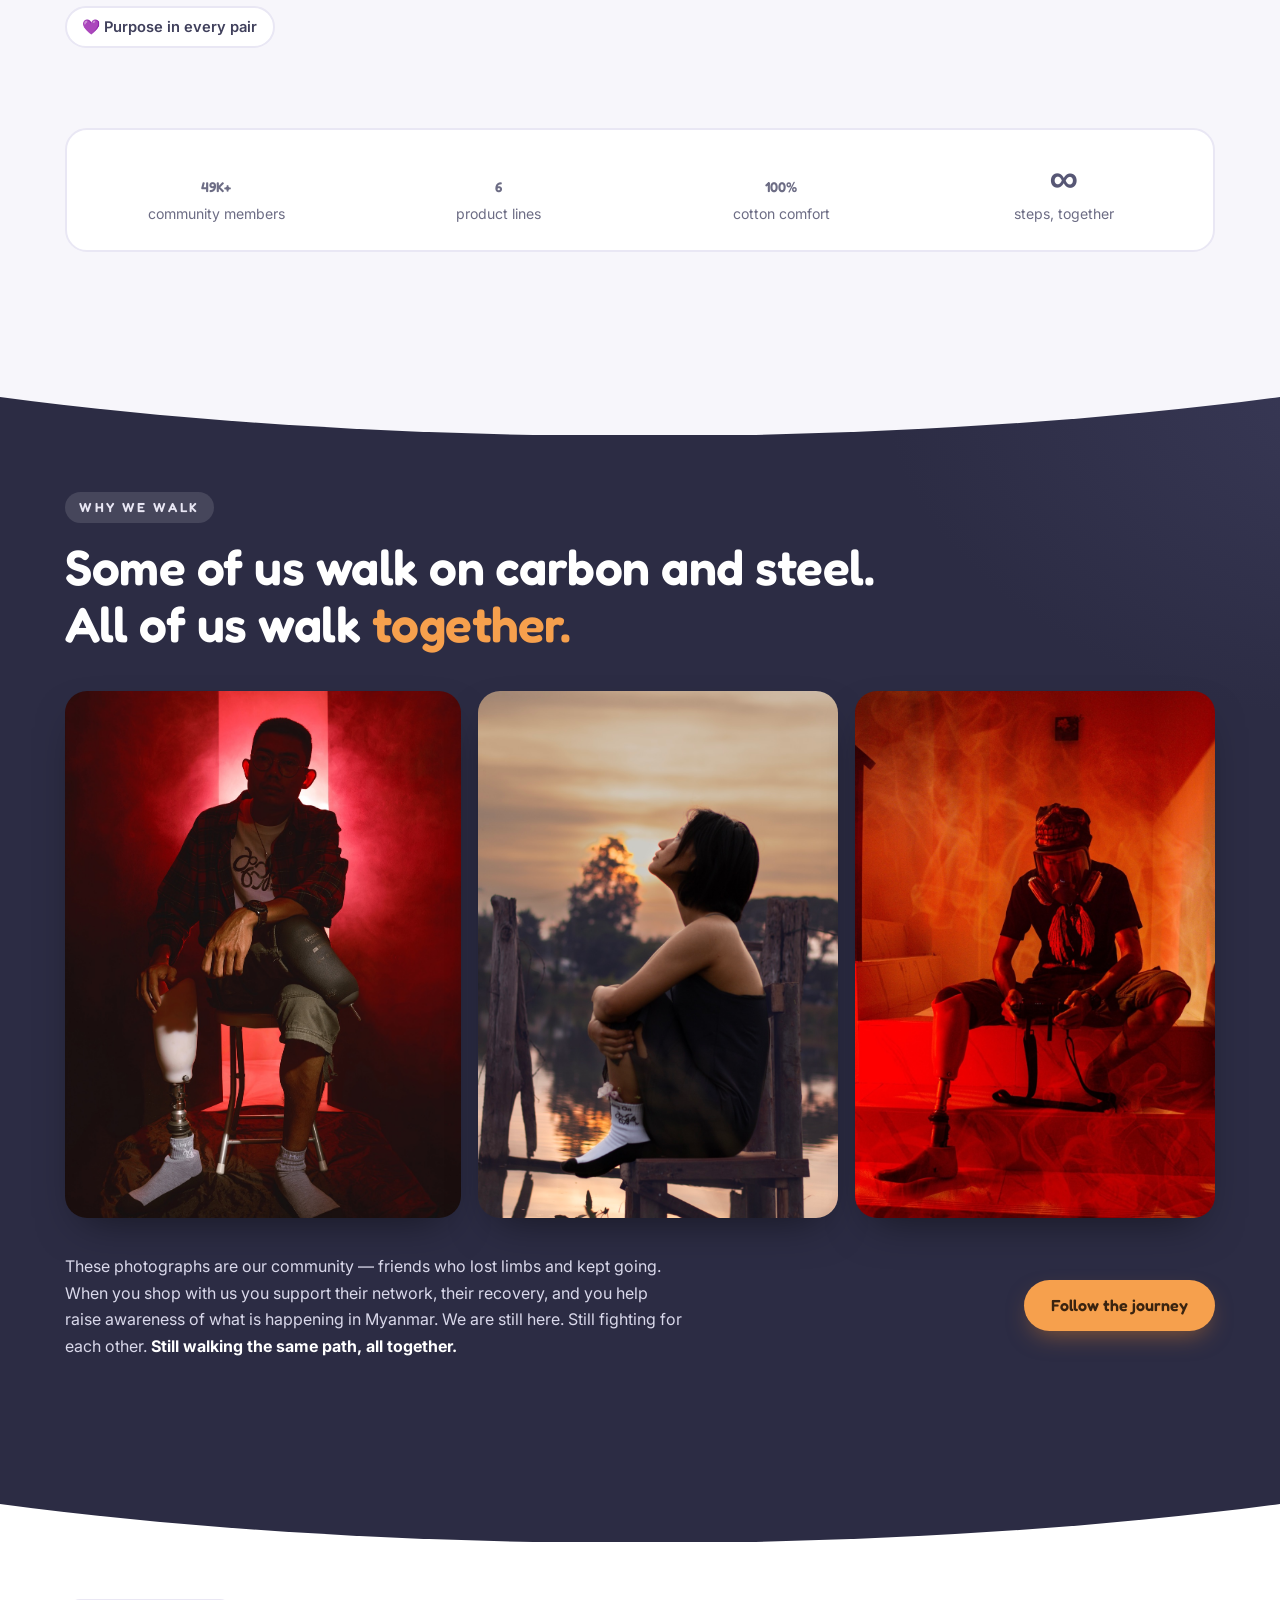
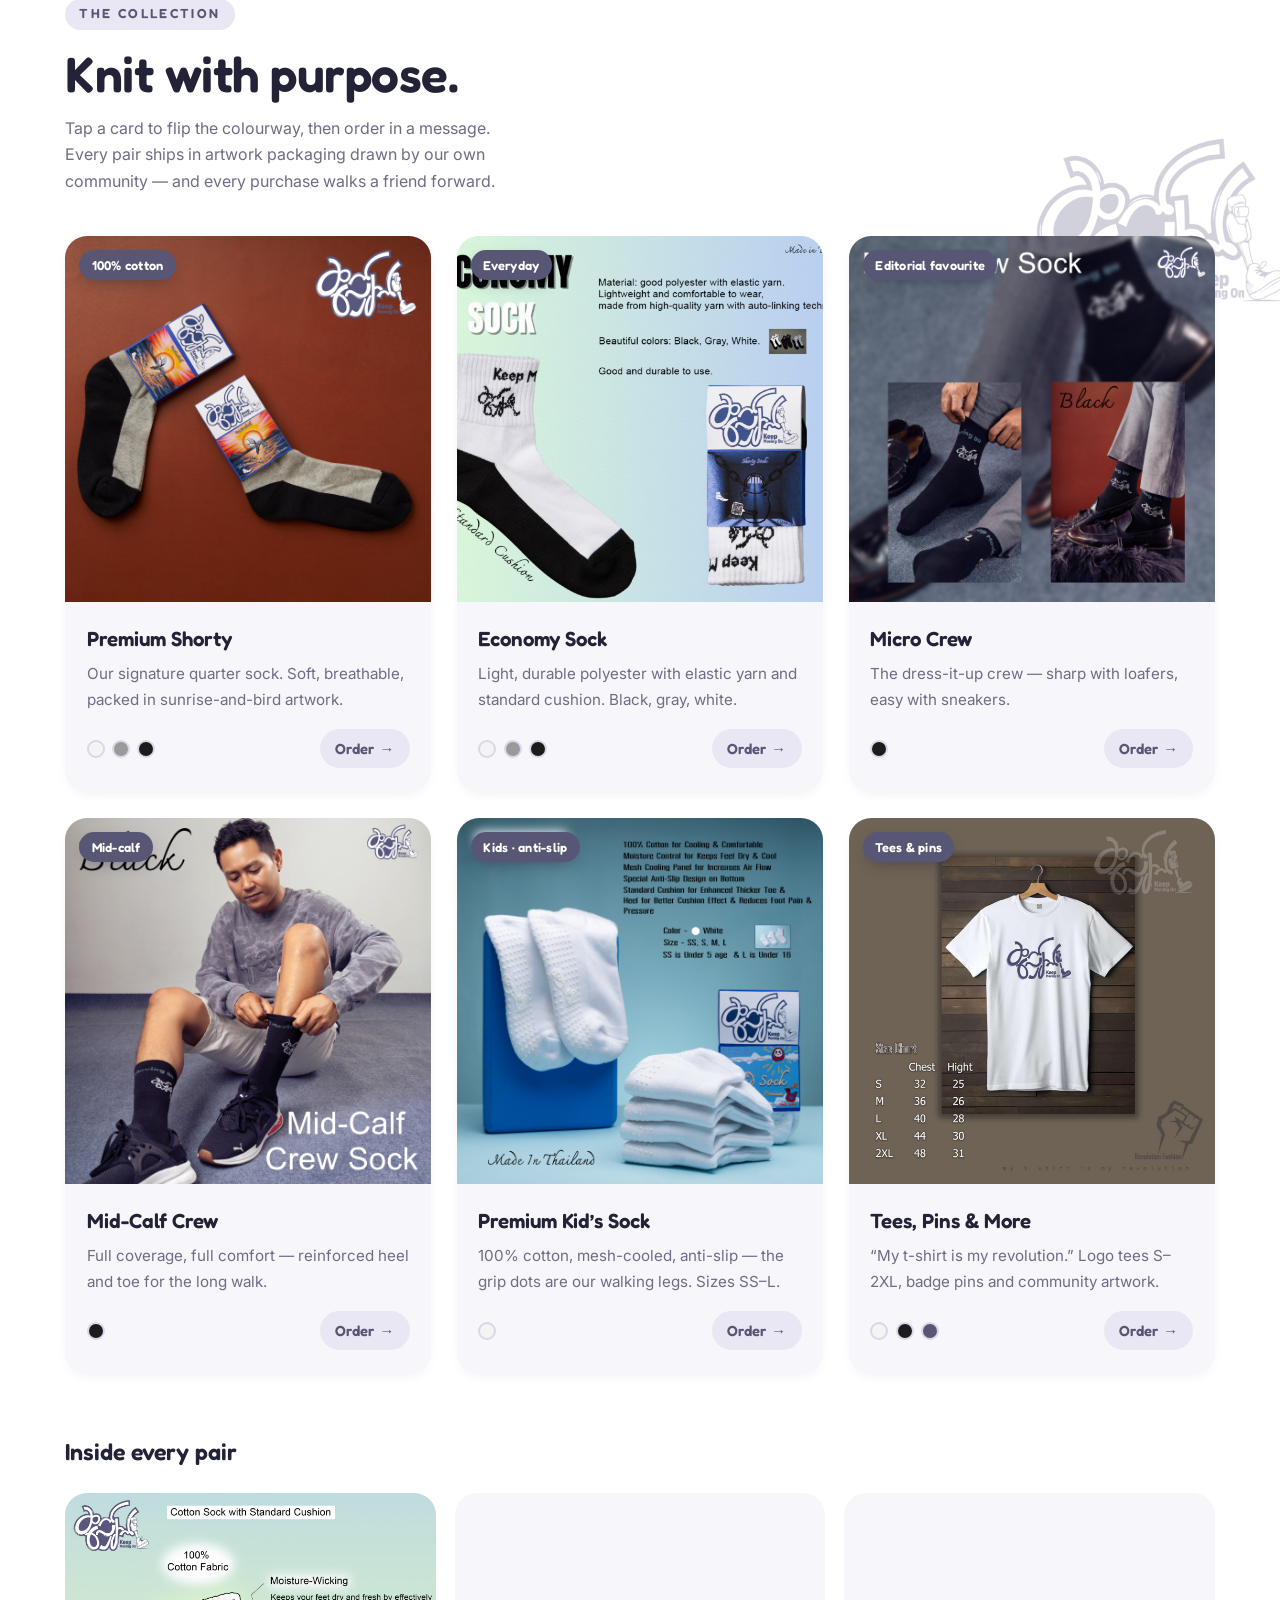
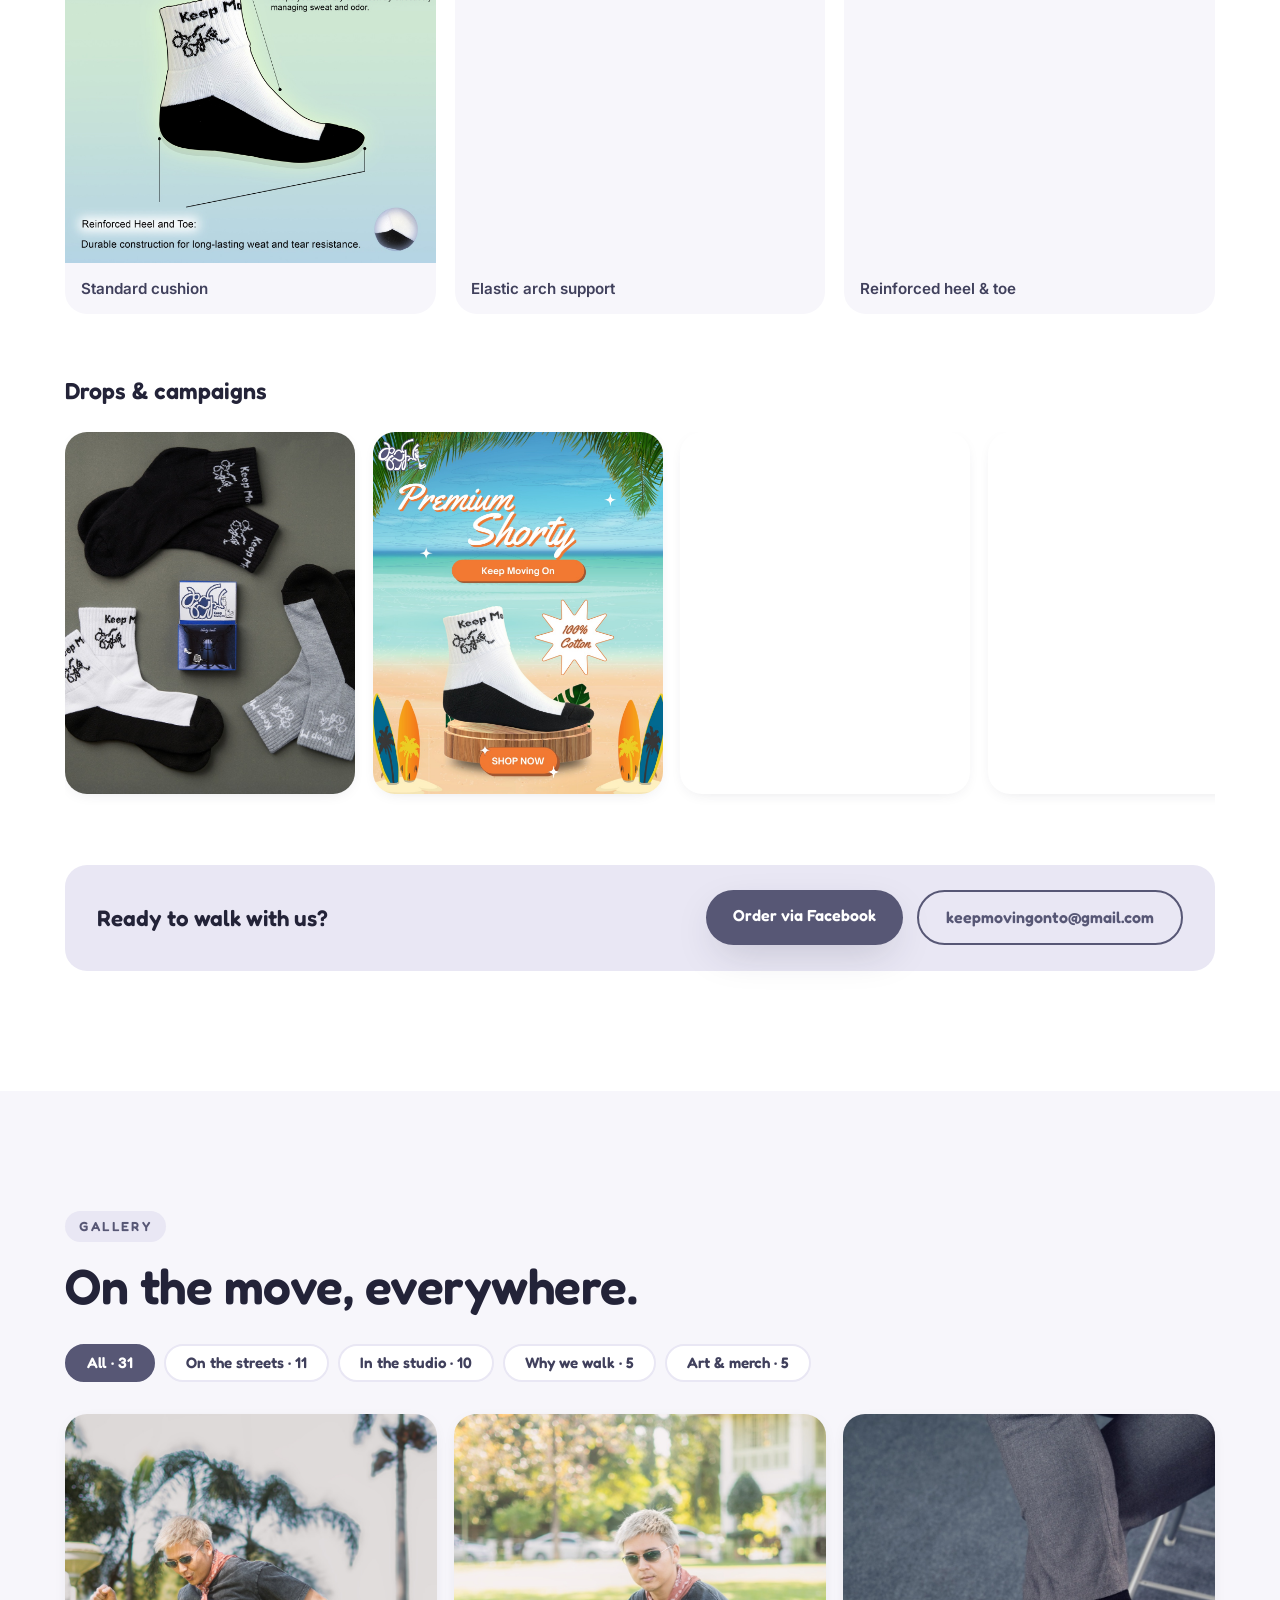
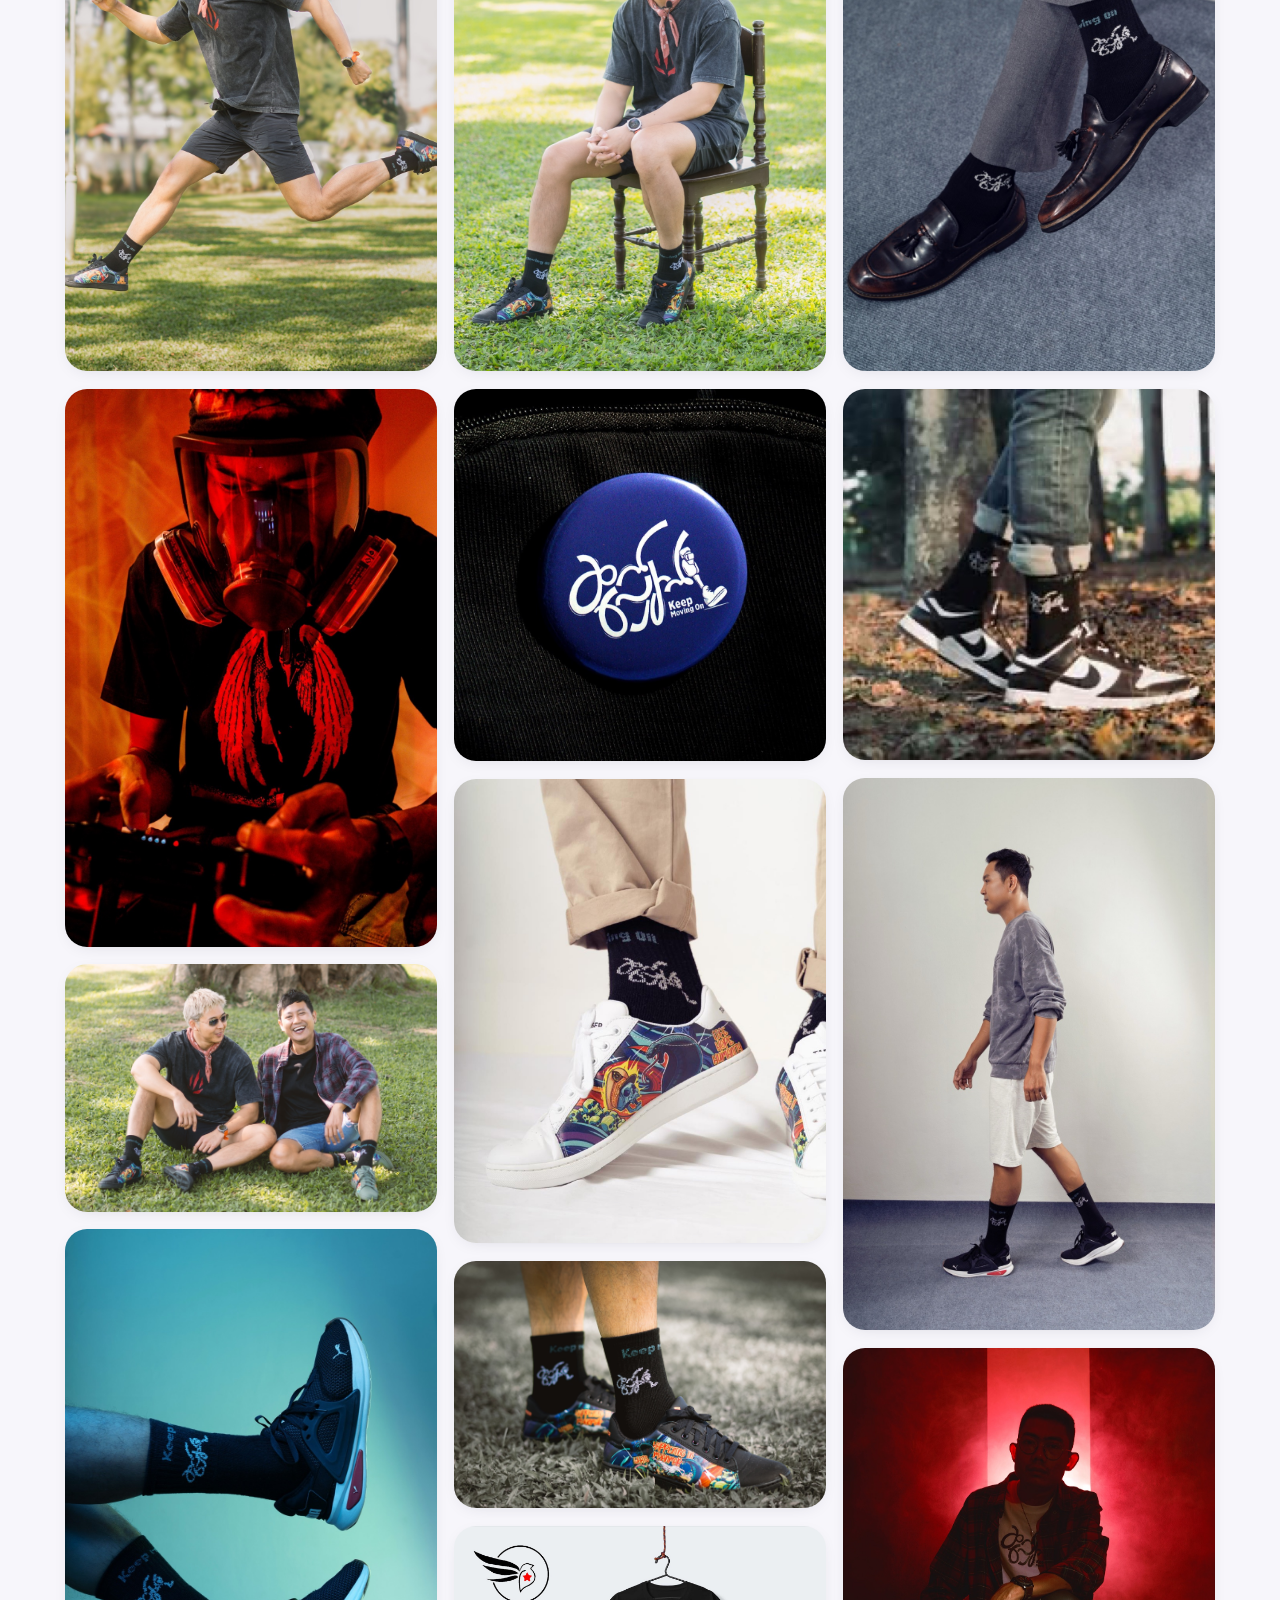
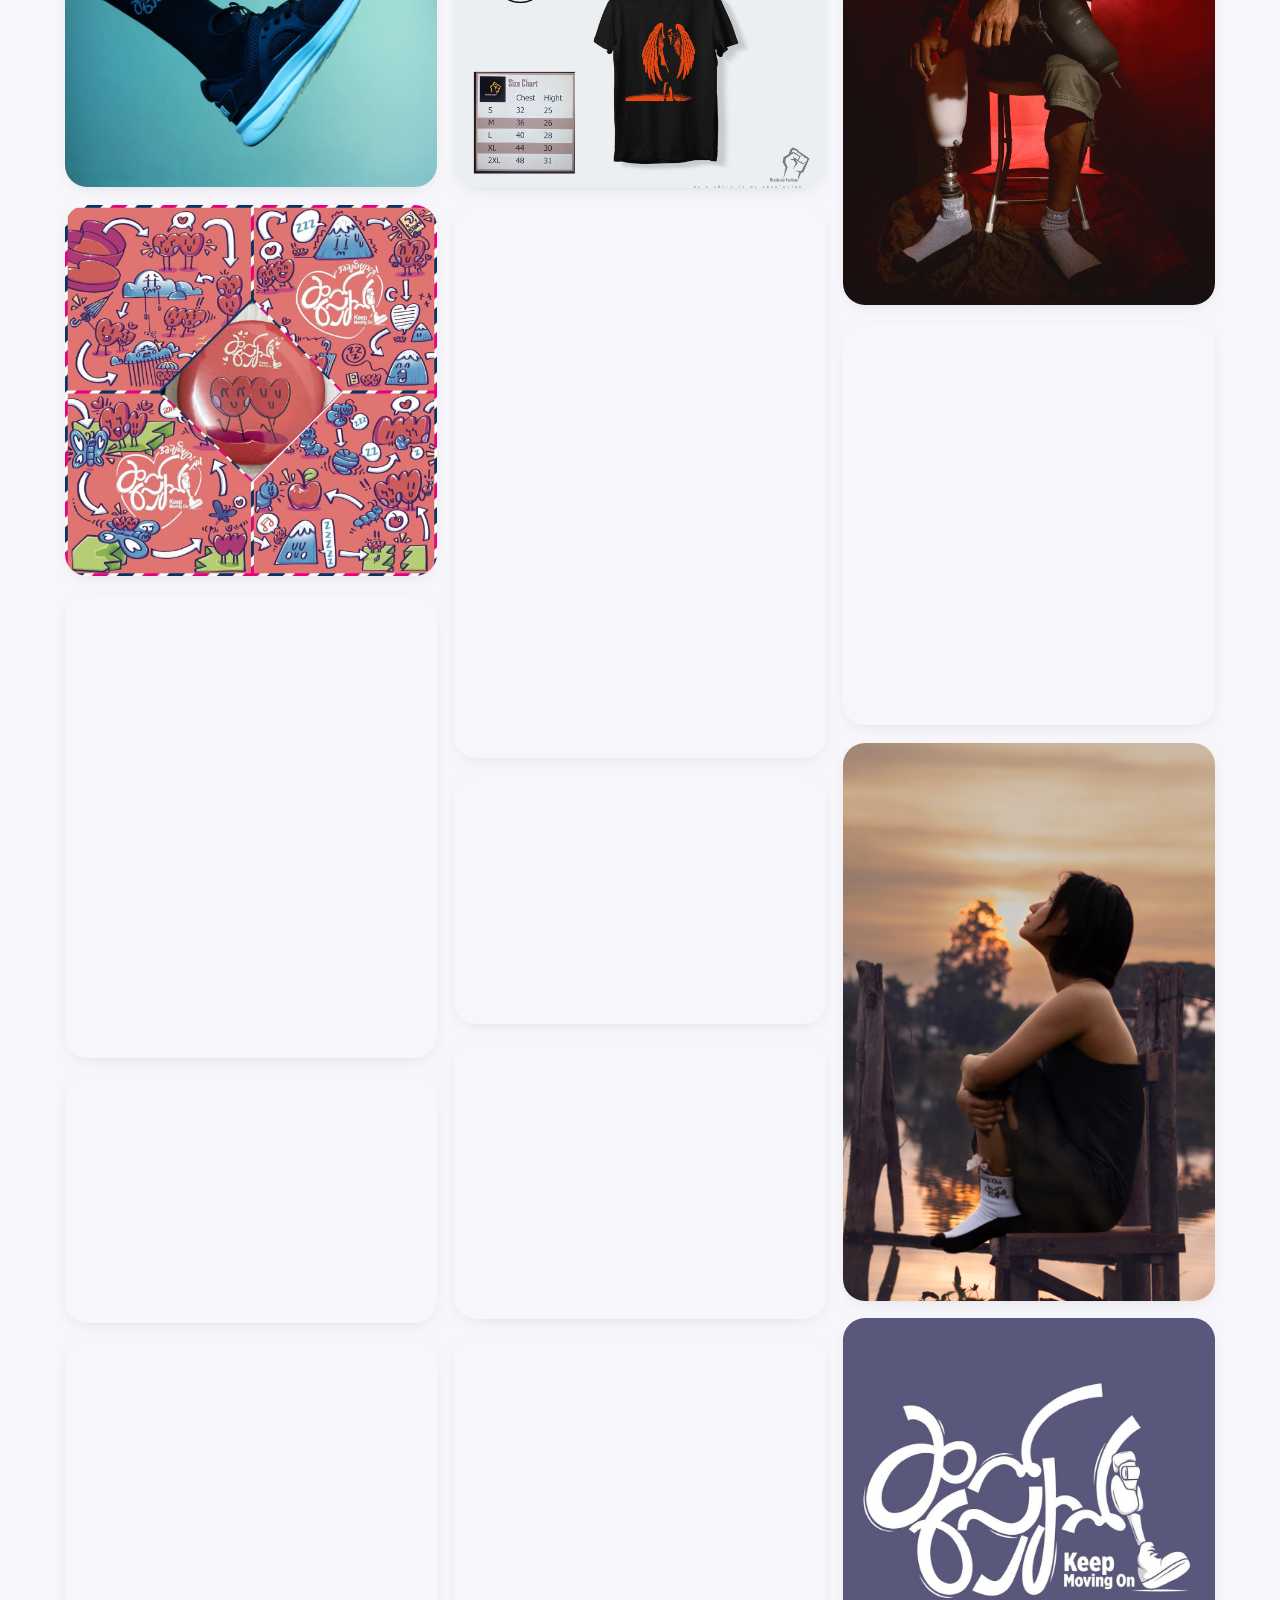
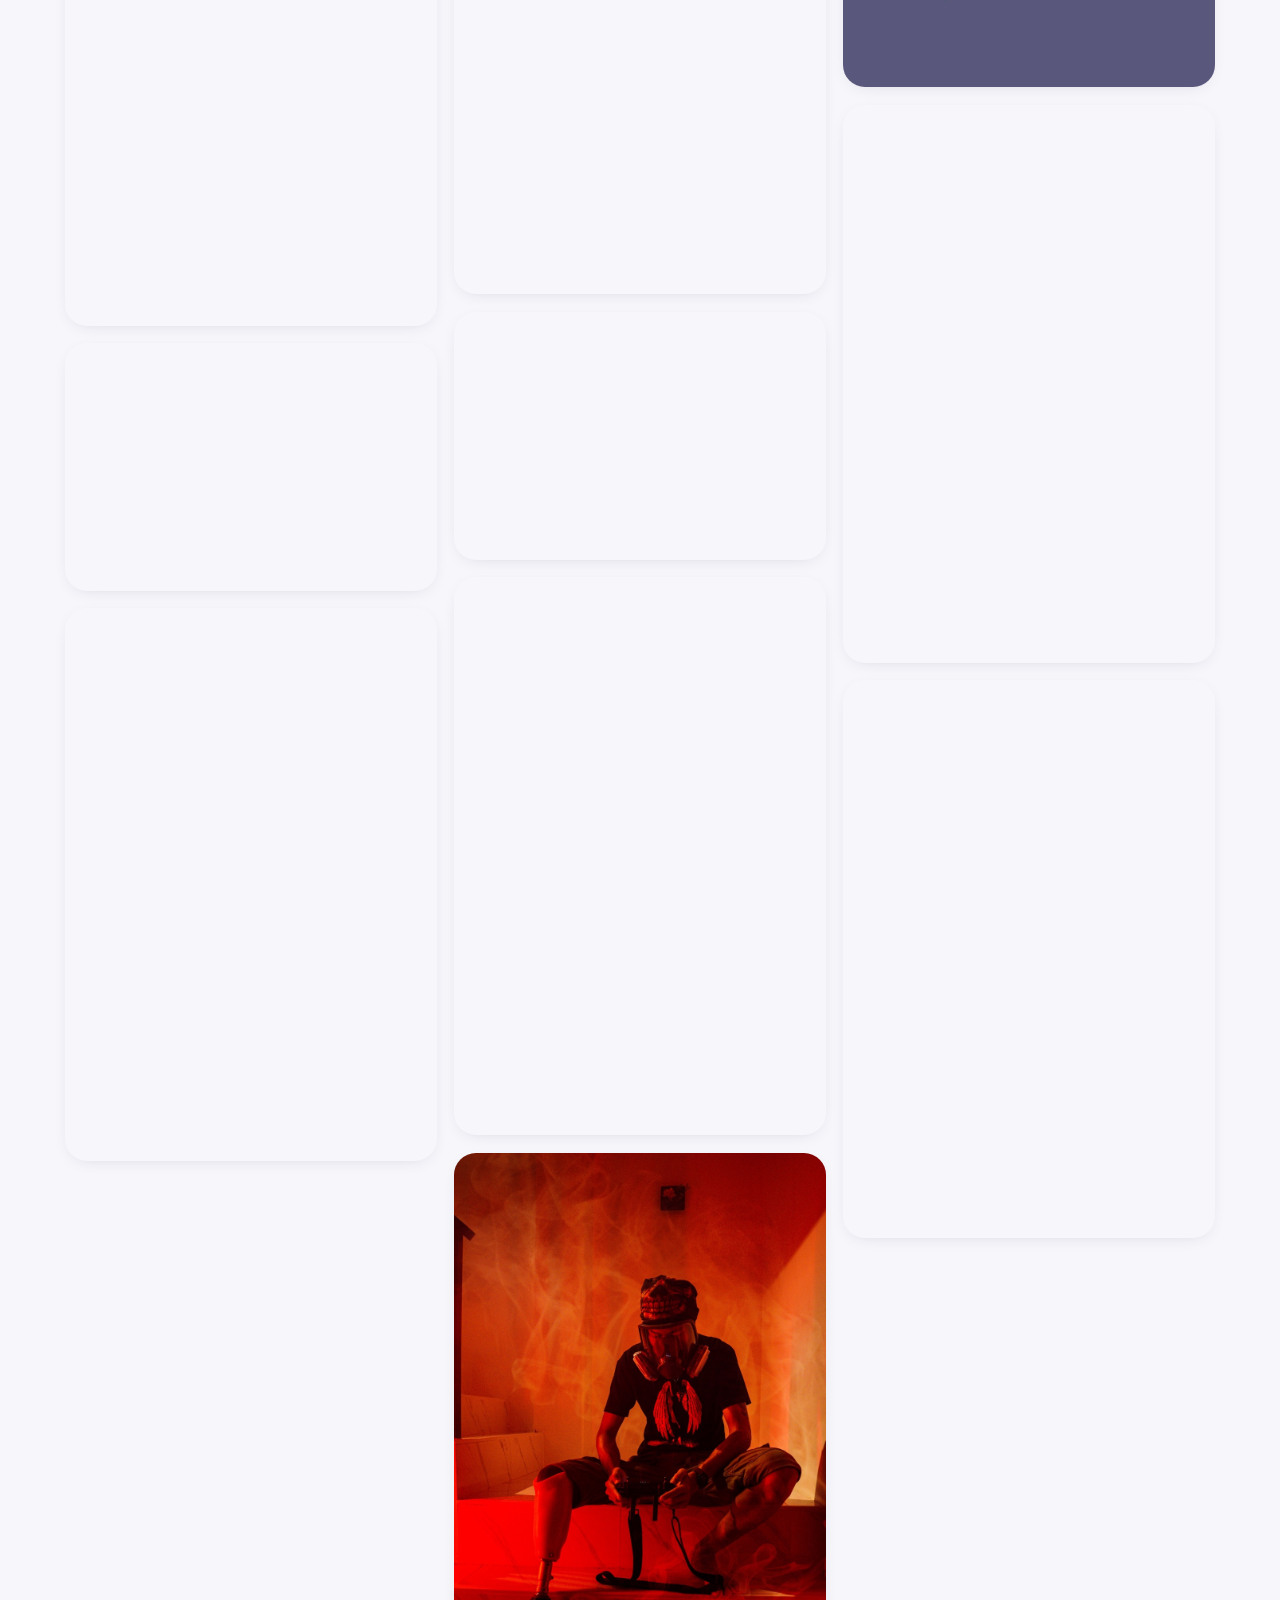
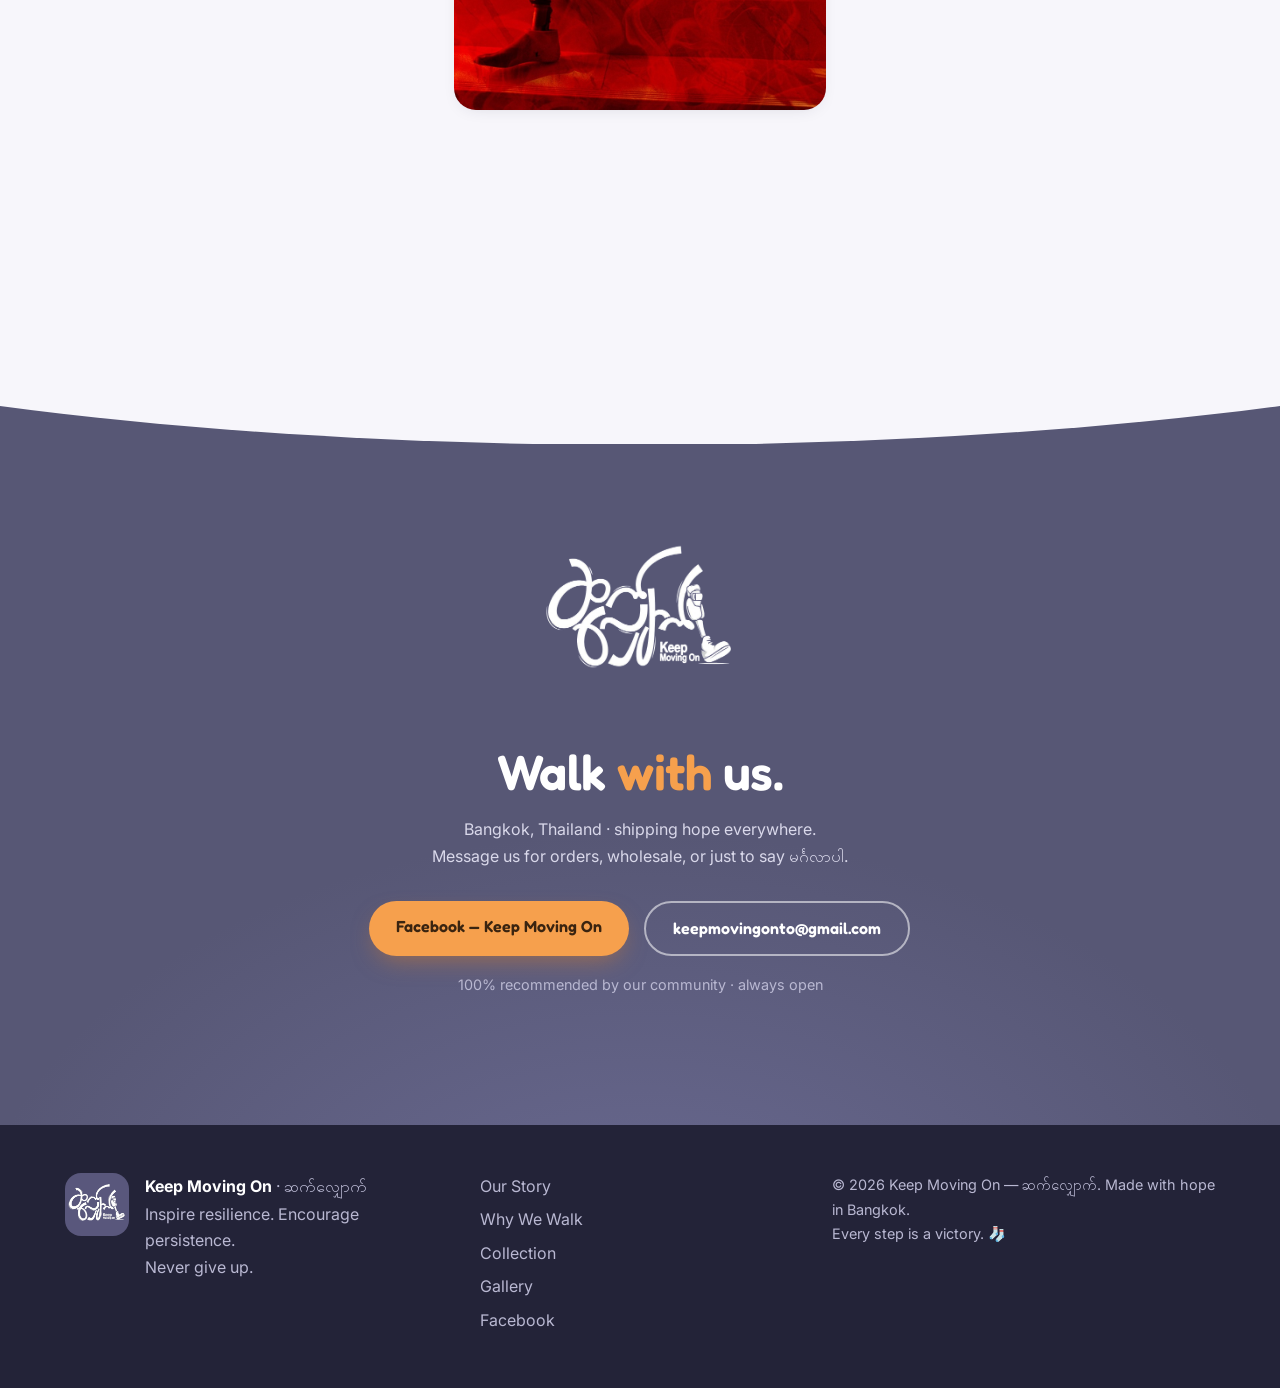
==== commit 5d020322: "Fix marquee banner seam; make collection shoppable; polish alignment - Marquee: removed the -1.2deg " ====
--- a/index.html
+++ b/index.html
@@ -38,7 +38,7 @@
   <link rel="preconnect" href="https://fonts.googleapis.com">
   <link rel="preconnect" href="https://fonts.gstatic.com" crossorigin>
   <link href="https://fonts.googleapis.com/css2?family=Fredoka:wght@400;500;600;700&family=Inter:wght@400;500;600&family=Padauk:wght@400;700&display=swap" rel="stylesheet">
-  <link rel="stylesheet" href="css/style.css?v=3">
+  <link rel="stylesheet" href="css/style.css?v=4">
 
   <!-- Structured data -->
   <script type="application/ld+json">
@@ -226,8 +226,8 @@
       <div class="wrap">
         <p class="eyebrow reveal">The collection</p>
         <h2 class="reveal">Knit with <span class="squiggle">purpose.</span></h2>
-        <p class="section-sub reveal">Hover or tap a card to flip the colour. Every pair ships in artwork
-          packaging drawn by our own community.</p>
+        <p class="section-sub reveal">Tap a card to flip the colourway, then order in a message. Every pair ships in
+          artwork packaging drawn by our own community — and every purchase walks a friend forward.</p>
 
         <div class="cards">
           <article class="card reveal">
@@ -239,7 +239,10 @@
             <div class="card-body">
               <h3>Premium Shorty</h3>
               <p>Our signature quarter sock. Soft, breathable, packed in sunrise-and-bird artwork.</p>
-              <ul class="dots" aria-label="Colours"><li style="--c:#f4f4f4"></li><li style="--c:#9a9a9a"></li><li style="--c:#1c1c1c"></li></ul>
+              <div class="card-foot">
+                <ul class="dots" aria-label="Colours"><li style="--c:#f4f4f4"></li><li style="--c:#9a9a9a"></li><li style="--c:#1c1c1c"></li></ul>
+                <a class="card-cta" href="https://www.facebook.com/profile.php?id=61565609355196" target="_blank" rel="noopener" aria-label="Order Premium Shorty on Facebook">Order <span aria-hidden="true">→</span></a>
+              </div>
             </div>
           </article>
 
@@ -252,7 +255,10 @@
             <div class="card-body">
               <h3>Economy Sock</h3>
               <p>Light, durable polyester with elastic yarn and standard cushion. Black, gray, white.</p>
-              <ul class="dots" aria-label="Colours"><li style="--c:#f4f4f4"></li><li style="--c:#9a9a9a"></li><li style="--c:#1c1c1c"></li></ul>
+              <div class="card-foot">
+                <ul class="dots" aria-label="Colours"><li style="--c:#f4f4f4"></li><li style="--c:#9a9a9a"></li><li style="--c:#1c1c1c"></li></ul>
+                <a class="card-cta" href="https://www.facebook.com/profile.php?id=61565609355196" target="_blank" rel="noopener" aria-label="Order Economy Sock on Facebook">Order <span aria-hidden="true">→</span></a>
+              </div>
             </div>
           </article>
 
@@ -265,7 +271,10 @@
             <div class="card-body">
               <h3>Micro Crew</h3>
               <p>The dress-it-up crew — sharp with loafers, easy with sneakers.</p>
-              <ul class="dots" aria-label="Colours"><li style="--c:#1c1c1c"></li></ul>
+              <div class="card-foot">
+                <ul class="dots" aria-label="Colours"><li style="--c:#1c1c1c"></li></ul>
+                <a class="card-cta" href="https://www.facebook.com/profile.php?id=61565609355196" target="_blank" rel="noopener" aria-label="Order Micro Crew on Facebook">Order <span aria-hidden="true">→</span></a>
+              </div>
             </div>
           </article>
 
@@ -278,7 +287,10 @@
             <div class="card-body">
               <h3>Mid-Calf Crew</h3>
               <p>Full coverage, full comfort — reinforced heel and toe for the long walk.</p>
-              <ul class="dots" aria-label="Colours"><li style="--c:#1c1c1c"></li></ul>
+              <div class="card-foot">
+                <ul class="dots" aria-label="Colours"><li style="--c:#1c1c1c"></li></ul>
+                <a class="card-cta" href="https://www.facebook.com/profile.php?id=61565609355196" target="_blank" rel="noopener" aria-label="Order Mid-Calf Crew on Facebook">Order <span aria-hidden="true">→</span></a>
+              </div>
             </div>
           </article>
 
@@ -291,7 +303,10 @@
             <div class="card-body">
               <h3>Premium Kid’s Sock</h3>
               <p>100% cotton, mesh-cooled, anti-slip — the grip dots are our walking legs. Sizes SS–L.</p>
-              <ul class="dots" aria-label="Colours"><li style="--c:#f4f4f4"></li></ul>
+              <div class="card-foot">
+                <ul class="dots" aria-label="Colours"><li style="--c:#f4f4f4"></li></ul>
+                <a class="card-cta" href="https://www.facebook.com/profile.php?id=61565609355196" target="_blank" rel="noopener" aria-label="Order Premium Kid's Sock on Facebook">Order <span aria-hidden="true">→</span></a>
+              </div>
             </div>
           </article>
 
@@ -304,7 +319,10 @@
             <div class="card-body">
               <h3>Tees, Pins & More</h3>
               <p>“My t-shirt is my revolution.” Logo tees S–2XL, badge pins and community artwork.</p>
-              <ul class="dots" aria-label="Colours"><li style="--c:#f4f4f4"></li><li style="--c:#1c1c1c"></li><li style="--c:#575775"></li></ul>
+              <div class="card-foot">
+                <ul class="dots" aria-label="Colours"><li style="--c:#f4f4f4"></li><li style="--c:#1c1c1c"></li><li style="--c:#575775"></li></ul>
+                <a class="card-cta" href="https://www.facebook.com/profile.php?id=61565609355196" target="_blank" rel="noopener" aria-label="Order tees and pins on Facebook">Order <span aria-hidden="true">→</span></a>
+              </div>
             </div>
           </article>
         </div>
@@ -473,6 +491,14 @@
           <figure class="tile" data-cat="studio" data-lb data-cap="Look back, keep going.">
             <img src="assets/moments/crouch-look.jpg" loading="lazy" decoding="async" alt="Model crouching low, looking back, wearing black Keep Moving On socks with sneakers.">
           </figure>
+        </div>
+
+        <div class="shop-look reveal">
+          <p>Seen a pair you love?</p>
+          <div>
+            <a class="btn btn-indigo" href="#collection">Back to the collection</a>
+            <a class="btn btn-ghost-dark" href="https://www.facebook.com/profile.php?id=61565609355196" target="_blank" rel="noopener">Order on Facebook</a>
+          </div>
         </div>
       </div>
     </section>
@@ -529,6 +555,6 @@
 
   <button class="totop" id="toTop" aria-label="Back to top">↑</button>
 
-  <script src="js/main.js?v=3"></script>
+  <script src="js/main.js?v=4"></script>
 </body>
 </html>
--- a/css/style.css
+++ b/css/style.css
@@ -271,6 +271,7 @@
 .scroll-cue {
   position: absolute; bottom: 4.6rem; left: 50%; transform: translateX(-50%);
   width: 26px; height: 42px; border: 2px solid rgba(255,255,255,.5); border-radius: 999px;
+  display: none;
 }
 .scroll-cue span {
   position: absolute; top: 7px; left: 50%; margin-left: -2px;
@@ -282,20 +283,21 @@
 .marquee {
   position: absolute; bottom: 0; left: 0; right: 0;
   background: var(--indigo-ink);
-  padding: .65rem 0;
+  padding: .7rem 0;
   overflow: hidden;
-  transform: rotate(-1.2deg) scale(1.02);
-  transform-origin: center;
+  -webkit-mask-image: linear-gradient(90deg, transparent, #000 8%, #000 92%, transparent);
+          mask-image: linear-gradient(90deg, transparent, #000 8%, #000 92%, transparent);
 }
 .marquee-track {
   display: flex; width: max-content;
-  animation: scrollX 26s linear infinite;
+  animation: scrollX 30s linear infinite;
 }
 .marquee-track span {
   font-family: "Fredoka", "Padauk", sans-serif;
   font-size: 1.05rem; font-weight: 500;
-  color: #bdbcd8; white-space: nowrap;
-}
+  color: #cbcae2; white-space: nowrap;
+}
+.marquee-track span::selection { background: var(--sun); }
 @keyframes scrollX { to { transform: translateX(-50%); } }
 
 /* ───────────────────────── story ───────────────────────── */
@@ -357,10 +359,11 @@
 /* ───────────────────────── collection ───────────────────────── */
 .collection { position: relative; padding: clamp(4.5rem, 10vw, 7.5rem) 0; background: var(--white); overflow: hidden; }
 .collection-watermark {
-  position: absolute; top: 2rem; right: -6rem;
-  width: min(52vw, 520px); opacity: .5;
+  position: absolute; top: 6rem; right: -7rem;
+  width: min(46vw, 460px); opacity: .28;
   mix-blend-mode: multiply; pointer-events: none;
 }
+@media (max-width: 760px) { .collection-watermark { display: none; } }
 .cards {
   margin-top: 2.6rem;
   display: grid; grid-template-columns: repeat(3, 1fr);
@@ -392,13 +395,29 @@
 .card-body { padding: 1.25rem 1.35rem 1.5rem; }
 .card-body h3 { font-size: 1.28rem; font-weight: 600; color: var(--indigo-ink); }
 .card-body p { margin-top: .35rem; font-size: .95rem; color: var(--muted); }
-.dots { list-style: none; display: flex; gap: .45rem; margin-top: .85rem; }
+.card-foot {
+  margin-top: 1.1rem;
+  display: flex; align-items: center; justify-content: space-between; gap: .8rem;
+}
+.dots { list-style: none; display: flex; gap: .45rem; }
 .dots li {
   width: 18px; height: 18px; border-radius: 50%;
   background: var(--c); border: 2px solid #d9d8ea;
   transition: transform .4s var(--spring);
 }
 .dots li:hover { transform: scale(1.3); }
+.card-cta {
+  flex: none;
+  display: inline-flex; align-items: center; gap: .35em;
+  font-family: "Fredoka", sans-serif; font-weight: 600; font-size: .92rem;
+  color: var(--indigo); text-decoration: none;
+  background: var(--lav);
+  padding: .5em 1.05em; border-radius: 999px;
+  transition: transform .45s var(--spring), background .3s, color .3s;
+}
+.card-cta span { transition: transform .4s var(--spring); }
+.card-cta:hover { background: var(--sun); color: #3a2410; transform: translateY(-2px); }
+.card-cta:hover span { transform: translateX(4px); }
 
 .inside-title {
   margin-top: 3.6rem;
@@ -481,6 +500,23 @@
 .tile img { width: 100%; transition: transform .8s var(--spring); }
 .tile:hover img { transform: scale(1.05); }
 .tile.hide { display: none; }
+
+.shop-look {
+  margin-top: 2.6rem;
+  background: linear-gradient(120deg, var(--indigo) 0%, var(--indigo-deep) 100%);
+  color: var(--white);
+  border-radius: var(--radius);
+  padding: 1.7rem 2rem;
+  display: flex; flex-wrap: wrap; gap: 1.1rem;
+  align-items: center; justify-content: space-between;
+  box-shadow: var(--shadow);
+}
+.shop-look p { font-family: "Fredoka", sans-serif; font-size: 1.4rem; font-weight: 600; }
+.shop-look > div { display: flex; gap: .8rem; flex-wrap: wrap; }
+.shop-look .btn-indigo { background: var(--sun); color: #3a2410; box-shadow: none; }
+.shop-look .btn-indigo:hover { background: var(--sun-deep); color: #fff; }
+.shop-look .btn-ghost-dark { border-color: rgba(255,255,255,.55); color: #fff; }
+.shop-look .btn-ghost-dark:hover { background: rgba(255,255,255,.12); }
 .tile::after {
   content: "⤢";
   position: absolute; right: .8rem; bottom: .7rem;
